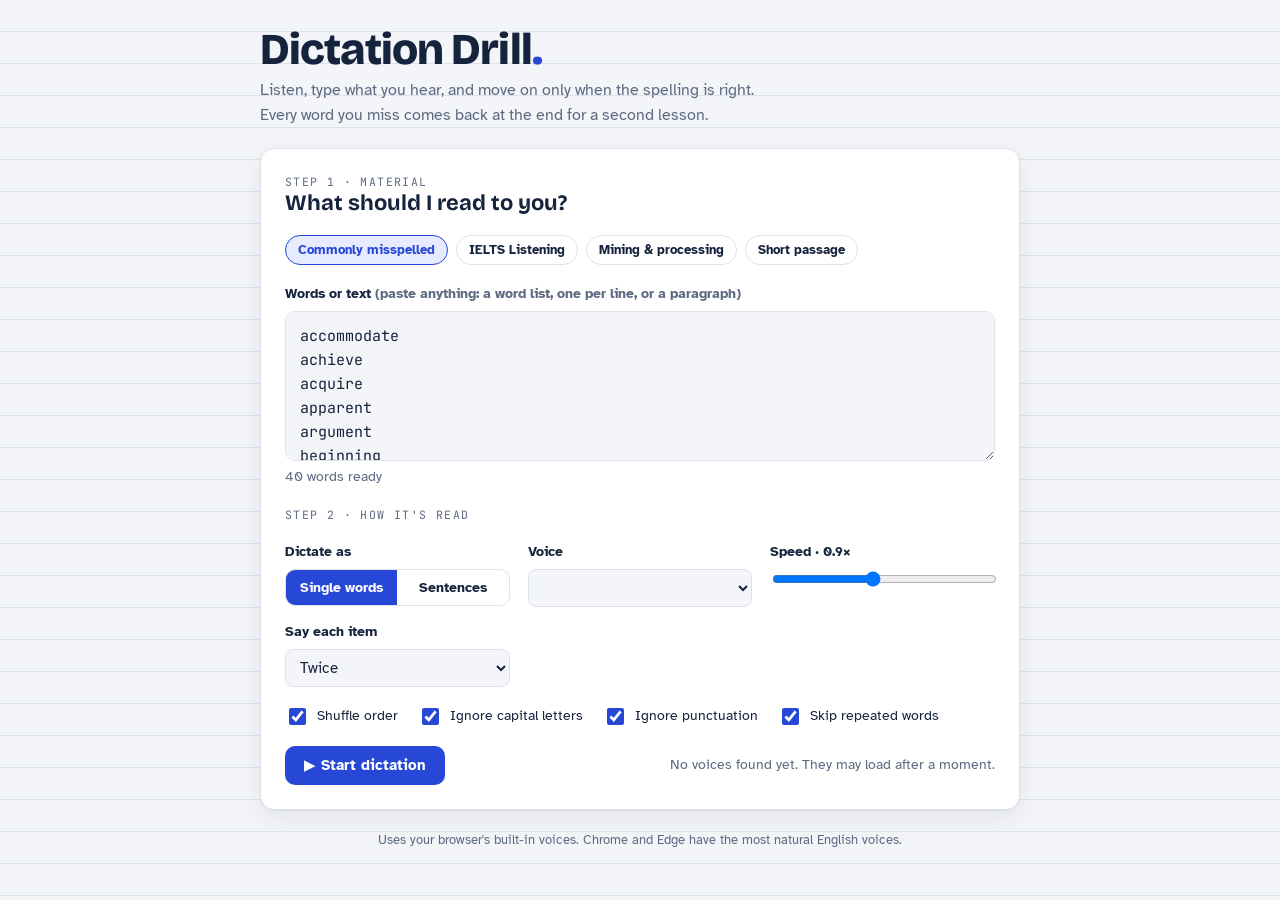
==== dictation/index.html @ ddab512e "Add Dictation Drill web app Listen-and-type dictation trainer: advances only on correct spelling, th" ====
<!doctype html>
<html lang="en">
<head>
<meta charset="utf-8">
<meta name="viewport" content="width=device-width, initial-scale=1, viewport-fit=cover">
<title>Dictation Drill</title>
<link rel="preconnect" href="https://fonts.googleapis.com">
<link rel="preconnect" href="https://fonts.gstatic.com" crossorigin>
<link rel="stylesheet" href="https://fonts.googleapis.com/css2?family=Bricolage+Grotesque:opsz,wght@12..96,500;12..96,700;12..96,800&family=Atkinson+Hyperlegible:wght@400;700&family=JetBrains+Mono:wght@400;600&display=swap">
<style>
/* Layout: one centred working column — a "listening desk" card that swaps between Setup, Drill, Results and Review. Ink-blue on ruled paper, marker-yellow for mistakes. */
:root{
  --paper:#f3f5f8; --sheet:#ffffff; --rule:#dde3ec; --ink:#16233d; --muted:#5d6a82;
  --cobalt:#2747d6; --cobalt-soft:#e6ebff; --marker:#ffe266; --marker-ink:#5a4500;
  --good:#1a8a52; --good-soft:#e2f5ea; --bad:#c8323b; --bad-soft:#fde8e9;
  --shadow:0 1px 2px rgba(22,35,61,.06),0 8px 28px rgba(22,35,61,.07);
  --f-display:"Bricolage Grotesque",ui-sans-serif,system-ui,sans-serif;
  --f-body:"Atkinson Hyperlegible",ui-sans-serif,system-ui,sans-serif;
  --f-mono:"JetBrains Mono",ui-monospace,SFMono-Regular,Menlo,Consolas,monospace;
}
@media (prefers-color-scheme:dark){:root:not([data-theme="light"]){
  --paper:#0e1422; --sheet:#151d30; --rule:#26314a; --ink:#e7ecf7; --muted:#9aa6c0;
  --cobalt:#8aa2ff; --cobalt-soft:#1f2b52; --marker:#e6c53a; --marker-ink:#1b1400;
  --good:#4fd18b; --good-soft:#12301f; --bad:#ff6f78; --bad-soft:#3a171b;
  --shadow:0 1px 2px rgba(0,0,0,.3),0 10px 30px rgba(0,0,0,.35); color-scheme:dark}}
:root[data-theme="dark"]{
  --paper:#0e1422; --sheet:#151d30; --rule:#26314a; --ink:#e7ecf7; --muted:#9aa6c0;
  --cobalt:#8aa2ff; --cobalt-soft:#1f2b52; --marker:#e6c53a; --marker-ink:#1b1400;
  --good:#4fd18b; --good-soft:#12301f; --bad:#ff6f78; --bad-soft:#3a171b;
  --shadow:0 1px 2px rgba(0,0,0,.3),0 10px 30px rgba(0,0,0,.35); color-scheme:dark}
*{box-sizing:border-box}
[hidden]{display:none!important}
html{color-scheme:light}
body{margin:0}
body{background:var(--paper);color:var(--ink);font-family:var(--f-body);font-size:16px;line-height:1.55;
  padding-left:max(16px,env(safe-area-inset-left,0px));padding-right:max(16px,env(safe-area-inset-right,0px));padding-block:28px 48px;
  background-image:repeating-linear-gradient(to bottom,transparent 0 31px,var(--rule) 31px 32px);background-attachment:fixed}
.wrap{max-width:760px;margin:0 auto;display:flex;flex-direction:column;gap:20px}
header{display:flex;align-items:flex-end;justify-content:space-between;gap:16px;flex-wrap:wrap}
.brand h1{font-family:var(--f-display);font-weight:800;font-size:clamp(30px,6vw,44px);line-height:1;margin:0;letter-spacing:-.02em;text-wrap:balance}
.brand h1 .dot{color:var(--cobalt)}
.brand p{margin:6px 0 0;color:var(--muted);max-width:52ch}
.sheet{background:var(--sheet);border:1px solid var(--rule);border-radius:14px;box-shadow:var(--shadow);padding:24px;display:flex;flex-direction:column;gap:18px;min-width:0}
.eyebrow{font-family:var(--f-mono);font-size:11.5px;letter-spacing:.12em;text-transform:uppercase;color:var(--muted)}
h2{font-family:var(--f-display);font-weight:700;font-size:22px;margin:0;line-height:1.2}
label{font-weight:700;font-size:14px}
textarea{width:100%;min-height:150px;resize:vertical;font:15px/1.6 var(--f-mono);color:var(--ink);background:var(--paper);border:1px solid var(--rule);border-radius:10px;padding:12px 14px}
textarea:focus,input:focus,select:focus{outline:2px solid var(--cobalt);outline-offset:1px}
.presets{display:flex;flex-wrap:wrap;gap:8px}
.chip{font:600 13px var(--f-body);border:1px solid var(--rule);background:var(--sheet);color:var(--ink);border-radius:999px;padding:6px 12px;cursor:pointer}
.chip:hover{border-color:var(--cobalt);color:var(--cobalt)}
.chip[aria-pressed="true"]{background:var(--cobalt-soft);border-color:var(--cobalt);color:var(--cobalt)}
.grid{display:grid;grid-template-columns:repeat(auto-fit,minmax(200px,1fr));gap:14px 18px}
.field{display:flex;flex-direction:column;gap:6px;min-width:0}
select,input[type=range]{width:100%}
select{font:15px var(--f-body);color:var(--ink);background:var(--paper);border:1px solid var(--rule);border-radius:8px;padding:8px 10px}
.seg{display:flex;border:1px solid var(--rule);border-radius:10px;overflow:hidden}
.seg button{flex:1;border:0;background:transparent;color:var(--ink);font:600 14px var(--f-body);padding:9px 8px;cursor:pointer}
.seg button[aria-pressed="true"]{background:var(--cobalt);color:var(--sheet)}
.toggles{display:flex;flex-wrap:wrap;gap:10px 20px}
.toggles label{font-weight:400;display:flex;gap:8px;align-items:center;cursor:pointer}
input[type=checkbox]{accent-color:var(--cobalt);width:17px;height:17px}
.row{display:flex;gap:10px;align-items:center;flex-wrap:wrap}
.spacer{flex:1}
.btn{font:700 15px var(--f-body);border-radius:10px;padding:11px 18px;cursor:pointer;border:1px solid transparent;display:inline-flex;align-items:center;gap:8px;line-height:1}
.btn-primary{background:var(--cobalt);color:var(--sheet)}
.btn-primary:hover{filter:brightness(1.08)}
.btn-ghost{background:transparent;color:var(--ink);border-color:var(--rule)}
.btn-ghost:hover{border-color:var(--cobalt);color:var(--cobalt)}
.btn:focus-visible,.chip:focus-visible,.seg button:focus-visible,.speak:focus-visible{outline:2px solid var(--cobalt);outline-offset:2px}
.btn:disabled{opacity:.45;cursor:not-allowed}
.meta{font-size:13.5px;color:var(--muted)}
kbd{font:600 11.5px var(--f-mono);border:1px solid var(--rule);border-bottom-width:2px;border-radius:5px;padding:1px 5px;background:var(--paper);color:var(--ink)}

/* Drill */
.progress{height:6px;background:var(--rule);border-radius:99px;overflow:hidden}
.progress i{display:block;height:100%;width:0;background:var(--cobalt);transition:width .35s ease}
.drillhead{display:flex;justify-content:space-between;align-items:baseline;gap:12px;flex-wrap:wrap}
.count{font:600 14px var(--f-mono);color:var(--muted);font-variant-numeric:tabular-nums}
.stage{display:flex;flex-direction:column;align-items:center;gap:18px;padding:10px 0}
.speakers{display:flex;gap:14px;align-items:center}
.speak{width:96px;height:96px;border-radius:50%;border:0;background:var(--cobalt);color:var(--sheet);cursor:pointer;display:grid;place-items:center;position:relative;transition:transform .15s}
.speak:hover{transform:scale(1.04)}
.speak.small{width:56px;height:56px;background:var(--cobalt-soft);color:var(--cobalt)}
.speak svg{width:42%;height:42%}
.speak.talking::after{content:"";position:absolute;inset:-8px;border-radius:50%;border:2px solid var(--cobalt);animation:ring 1s ease-out infinite}
@keyframes ring{from{opacity:.8;transform:scale(.9)}to{opacity:0;transform:scale(1.25)}}
.answer{width:100%;font:600 clamp(20px,4.5vw,28px)/1.3 var(--f-mono);text-align:center;color:var(--ink);background:var(--paper);border:2px solid var(--rule);border-radius:12px;padding:14px 16px;transition:border-color .2s,background .2s}
.answer.ok{border-color:var(--good);background:var(--good-soft)}
.answer.no{border-color:var(--bad);background:var(--bad-soft);animation:shake .35s}
@keyframes shake{20%,60%{transform:translateX(-6px)}40%,80%{transform:translateX(6px)}}
.feedback{min-height:28px;text-align:center;font-weight:700;display:flex;flex-direction:column;gap:6px;align-items:center}
.feedback.good{color:var(--good)} .feedback.bad{color:var(--bad)} .feedback.info{color:var(--muted);font-weight:400}
.hint{font:600 20px var(--f-mono);letter-spacing:.18em;color:var(--ink);word-break:break-word;text-align:center}
.reveal{font:700 clamp(20px,4.5vw,26px) var(--f-mono);background:var(--marker);color:var(--marker-ink);padding:2px 10px;border-radius:6px;word-break:break-word}
.tries{display:flex;gap:6px;justify-content:center}
.tries i{width:10px;height:10px;border-radius:50%;background:var(--rule)}
.tries i.x{background:var(--bad)}

/* Results */
.stats{display:grid;grid-template-columns:repeat(3,1fr);gap:12px}
.stat{border:1px solid var(--rule);border-radius:12px;padding:14px;display:flex;flex-direction:column;gap:2px}
.stat b{font:800 30px/1 var(--f-display);font-variant-numeric:tabular-nums}
.stat span{font-size:13px;color:var(--muted)}
.mistakes{list-style:none;margin:0;padding:0;display:flex;flex-direction:column;border-top:1px solid var(--rule)}
.mistakes li{display:grid;grid-template-columns:minmax(0,1fr) minmax(0,1fr) auto;gap:12px;align-items:center;padding:10px 2px;border-bottom:1px solid var(--rule)}
.mistakes .w{font:600 16px var(--f-mono);word-break:break-word}
.mistakes .you{font:15px var(--f-mono);color:var(--muted);word-break:break-word}
.mistakes .n{font:600 12px var(--f-mono);color:var(--bad);background:var(--bad-soft);border-radius:99px;padding:2px 8px;white-space:nowrap}
.diff ins{text-decoration:none;background:var(--marker);color:var(--marker-ink);border-radius:3px;padding:0 1px}
.diff del{color:var(--bad);text-decoration:line-through}
.colhead{display:grid;grid-template-columns:minmax(0,1fr) minmax(0,1fr) auto;gap:12px;font:600 11px var(--f-mono);letter-spacing:.1em;text-transform:uppercase;color:var(--muted);padding:0 2px}
.perfect{text-align:center;padding:18px;border:1px dashed var(--good);border-radius:12px;color:var(--good);font-weight:700}

/* Review study card */
.study{display:flex;flex-direction:column;align-items:center;gap:10px;padding:8px 0}
.letters{display:flex;flex-wrap:wrap;justify-content:center;gap:6px}
.letters span{font:700 clamp(20px,5vw,30px) var(--f-mono);min-width:1.4em;text-align:center;padding:6px 4px;border-radius:8px;background:var(--cobalt-soft);color:var(--cobalt);transition:background .15s,transform .15s}
.letters span.sp{background:transparent;min-width:.6em}
.letters span.lit{background:var(--marker);color:var(--marker-ink);transform:translateY(-3px)}
.letters span.trap{box-shadow:inset 0 -3px 0 var(--bad)}
.trouble{display:flex;flex-wrap:wrap;gap:6px}
.trouble span{font:13px var(--f-mono);background:var(--bad-soft);color:var(--bad);border-radius:6px;padding:2px 8px}
.note{font-size:13.5px;color:var(--muted);background:var(--paper);border-radius:10px;padding:10px 12px;border:1px solid var(--rule)}
footer{text-align:center;color:var(--muted);font-size:13px}
@media (max-width:520px){.sheet{padding:18px}.stats{grid-template-columns:1fr 1fr 1fr}.stat b{font-size:24px}
  .mistakes li,.colhead{grid-template-columns:minmax(0,1fr) auto}.mistakes .you,.colhead .c2{display:none}}
@media (prefers-reduced-motion:reduce){*{animation:none!important;transition:none!important}}
</style>
</head>
<body>

<div class="wrap">
  <header>
    <div class="brand">
      <h1>Dictation Drill<span class="dot">.</span></h1>
      <p>Listen, type what you hear, and move on only when the spelling is right. Every word you miss comes back at the end for a second lesson.</p>
    </div>
  </header>

  <!-- SETUP -->
  <section class="sheet" id="setup">
    <div><div class="eyebrow">Step 1 · Material</div><h2>What should I read to you?</h2></div>
    <div class="presets" id="presets"></div>
    <div class="field">
      <label for="src">Words or text <span class="meta">(paste anything: a word list, one per line, or a paragraph)</span></label>
      <textarea id="src" spellcheck="false"></textarea>
      <div class="meta" id="srcInfo"></div>
    </div>

    <div><div class="eyebrow">Step 2 · How it's read</div></div>
    <div class="grid">
      <div class="field">
        <label>Dictate as</label>
        <div class="seg" id="unitSeg">
          <button type="button" data-unit="word" aria-pressed="true">Single words</button>
          <button type="button" data-unit="sentence" aria-pressed="false">Sentences</button>
        </div>
      </div>
      <div class="field">
        <label for="voice">Voice</label>
        <select id="voice"></select>
      </div>
      <div class="field">
        <label for="rate">Speed · <span id="rateVal">0.9×</span></label>
        <input type="range" id="rate" min="0.5" max="1.4" step="0.05" value="0.9">
      </div>
      <div class="field">
        <label for="repeat">Say each item</label>
        <select id="repeat"><option value="1">Once</option><option value="2" selected>Twice</option><option value="3">Three times</option></select>
      </div>
    </div>
    <div class="toggles">
      <label><input type="checkbox" id="optShuffle" checked> Shuffle order</label>
      <label><input type="checkbox" id="optCase" checked> Ignore capital letters</label>
      <label><input type="checkbox" id="optPunct" checked> Ignore punctuation</label>
      <label><input type="checkbox" id="optDedupe" checked> Skip repeated words</label>
    </div>
    <div class="row">
      <button class="btn btn-primary" id="startBtn" type="button">▶ Start dictation</button>
      <button class="btn btn-ghost" id="troubleBtn" type="button" hidden>Practise my trouble words</button>
      <span class="spacer"></span>
      <span class="meta" id="voiceWarn"></span>
    </div>
  </section>

  <!-- DRILL -->
  <section class="sheet" id="drill" hidden>
    <div class="drillhead">
      <div><div class="eyebrow" id="drillMode">Dictation</div><h2 id="drillTitle">Type what you hear</h2></div>
      <span class="count" id="count">1 / 20</span>
    </div>
    <div class="progress"><i id="bar"></i></div>
    <div class="stage">
      <div class="speakers">
        <button class="speak" id="playBtn" type="button" aria-label="Play again">
          <svg viewBox="0 0 24 24" fill="none" stroke="currentColor" stroke-width="2" stroke-linecap="round" stroke-linejoin="round"><path d="M11 5 6 9H2v6h4l5 4V5z" fill="currentColor"/><path d="M15.5 8.5a5 5 0 0 1 0 7M19 5a10 10 0 0 1 0 14"/></svg>
        </button>
        <button class="speak small" id="slowBtn" type="button" aria-label="Play slowly" title="Play slowly">
          <svg viewBox="0 0 24 24" fill="none" stroke="currentColor" stroke-width="2" stroke-linecap="round" stroke-linejoin="round"><circle cx="12" cy="12" r="9"/><path d="M12 7v5l3 2"/></svg>
        </button>
      </div>
      <div id="studyBox" class="study" hidden></div>
      <input class="answer" id="answer" type="text" autocomplete="off" autocapitalize="off" autocorrect="off" spellcheck="false" placeholder="Type here, then press Enter">
      <div class="tries" id="tries"></div>
      <div class="feedback info" id="feedback"></div>
    </div>
    <div class="row">
      <button class="btn btn-ghost" id="revealBtn" type="button">Show answer</button>
      <button class="btn btn-ghost" id="quitBtn" type="button">End session</button>
      <span class="spacer"></span>
      <button class="btn btn-primary" id="checkBtn" type="button">Check ↵</button>
    </div>
    <div class="meta"><kbd>Enter</kbd> check · <kbd>Esc</kbd> play again · <kbd>Shift</kbd>+<kbd>Esc</kbd> play slowly</div>
  </section>

  <!-- RESULTS -->
  <section class="sheet" id="results" hidden>
    <div><div class="eyebrow" id="resEyebrow">Session complete</div><h2 id="resTitle">Here's how it went</h2></div>
    <div class="stats">
      <div class="stat"><b id="sTotal">0</b><span>items dictated</span></div>
      <div class="stat"><b id="sFirst">0%</b><span>right first time</span></div>
      <div class="stat"><b id="sWrong">0</b><span>to review</span></div>
    </div>
    <div id="mistakeWrap"></div>
    <div class="row">
      <button class="btn btn-primary" id="reviewBtn" type="button">Teach me these words</button>
      <button class="btn btn-ghost" id="againBtn" type="button">New session</button>
    </div>
  </section>

  <footer>Uses your browser's built-in voices. Chrome and Edge have the most natural English voices.</footer>
</div>

<script>
(() => {
const $ = id => document.getElementById(id);
const store = {
  get(k, d){ try{ const v = localStorage.getItem('dd:'+k); return v ? JSON.parse(v) : d }catch(e){ return d } },
  set(k, v){ try{ localStorage.setItem('dd:'+k, JSON.stringify(v)) }catch(e){} }
};

/* ---------- Preset material ---------- */
const PRESETS = {
  "Commonly misspelled": "accommodate\nachieve\nacquire\napparent\nargument\nbeginning\nbelieve\nbusiness\ncalendar\ncommittee\nconscience\nconscious\ndefinitely\nembarrass\nenvironment\nexaggerate\nforeign\ngovernment\nguarantee\nharass\nimmediately\nindependent\nknowledge\nlibrary\nmaintenance\nnecessary\nneighbour\noccasion\noccurrence\nparliament\npossession\nprivilege\npronunciation\nrecommend\nreceive\nrhythm\nseparate\nsuccessful\ntomorrow\nuntil",
  "IELTS Listening": "accommodation\napplication\nappointment\naudience\nbeverage\nbrochure\ncampus\ncertificate\ncommunity\ncompetition\nconference\ndeposit\ndepartment\ndisabled\nenrolment\nequipment\nfacilities\nfortnight\nheadquarters\ninsurance\ninterview\nlaboratory\nlecture\nmaintenance\nmembership\nmuseum\nnationality\nparticipant\npassport\nqualification\nquestionnaire\nreceptionist\nreference\nreservation\nsecondary\nsemester\nsignature\nsupervisor\ntemperature\nvolunteer\nWednesday\nFebruary",
  "Mining & processing": "aggregate\nbeneficiation\ncathode\nconcentrate\nconveyor\ncrusher\ncyclone\ndewatering\nelectrolyte\nelectrowinning\nflotation\ngangue\ngeotechnical\ngrinding\nhaulage\nhydrometallurgy\nleaching\nlimestone\nmetallurgical\nore\noverburden\nraffinate\nreagent\nrecovery\nscreening\nsolvent extraction\nstockpile\nsulphide\ntailings\nthickener\nventilation",
  "Short passage": "The heap leaching process begins when crushed ore is stacked on a lined pad. A dilute acid solution is then applied to the surface of the heap. As the solution moves through the ore, it dissolves the copper minerals. The pregnant solution is collected at the base and pumped to the extraction plant. Careful control of the flow rate improves the overall recovery."
};

/* ---------- Setup UI ---------- */
const src = $('src'), presetsEl = $('presets');
let unit = store.get('unit','word');
Object.keys(PRESETS).forEach(name => {
  const b = document.createElement('button');
  b.type = 'button'; b.className = 'chip'; b.textContent = name; b.setAttribute('aria-pressed','false');
  b.onclick = () => {
    src.value = PRESETS[name];
    if (name === 'Short passage') setUnit('sentence'); else setUnit('word');
    markPreset(name); updateInfo();
  };
  presetsEl.appendChild(b);
});
function markPreset(name){ [...presetsEl.children].forEach(c => c.setAttribute('aria-pressed', String(c.textContent === name))) }
src.value = store.get('src', PRESETS["Commonly misspelled"]);
if (src.value === PRESETS["Commonly misspelled"]) markPreset("Commonly misspelled");
src.addEventListener('input', () => { markPreset(null); updateInfo() });

function setUnit(u){ unit = u; [...$('unitSeg').children].forEach(b => b.setAttribute('aria-pressed', String(b.dataset.unit === u))); updateInfo() }
[...$('unitSeg').children].forEach(b => b.onclick = () => setUnit(b.dataset.unit));
setUnit(unit);

const opts = ['optShuffle','optCase','optPunct','optDedupe'];
opts.forEach(id => { const saved = store.get(id, null); if (saved !== null) $(id).checked = saved; $(id).onchange = () => { store.set(id, $(id).checked); updateInfo() } });
const rate = $('rate'); rate.value = store.get('rate', 0.9);
const showRate = () => $('rateVal').textContent = Number(rate.value).toFixed(2).replace(/0$/,'') + '×';
rate.oninput = () => { showRate(); store.set('rate', rate.value) }; showRate();
$('repeat').value = store.get('repeat','2'); $('repeat').onchange = () => store.set('repeat', $('repeat').value);

function parseItems(text){
  text = text.trim(); if (!text) return [];
  let items;
  if (unit === 'sentence') {
    items = text.split(/\n+|(?<=[.!?])\s+/).map(s => s.trim()).filter(Boolean);
  } else {
    // keep multi-word lines (e.g. "solvent extraction") when the input is a list
    const lines = text.split(/\n+/).map(s => s.trim()).filter(Boolean);
    const looksLikeList = lines.length > 1 && lines.every(l => l.split(/\s+/).length <= 3);
    items = looksLikeList ? lines : text.split(/\s+/);
    items = items.map(w => w.replace(/^[^\p{L}\p{N}]+|[^\p{L}\p{N}]+$/gu, '')).filter(Boolean);
  }
  if ($('optDedupe').checked) { const seen = new Set(); items = items.filter(w => { const k = w.toLowerCase(); if (seen.has(k)) return false; seen.add(k); return true }) }
  return items;
}
function updateInfo(){
  const n = parseItems(src.value).length;
  $('srcInfo').textContent = n ? `${n} ${unit === 'word' ? (n===1?'word':'words') : (n===1?'sentence':'sentences')} ready` : 'Add some words to begin.';
  $('startBtn').disabled = !n;
  store.set('src', src.value); store.set('unit', unit);
}
updateInfo();

/* ---------- Speech ---------- */
const synth = window.speechSynthesis;
let voices = [];
function loadVoices(){
  if (!synth) { $('voiceWarn').textContent = 'This browser cannot speak. Try Chrome or Edge.'; return }
  voices = synth.getVoices().filter(v => /^en/i.test(v.lang));
  if (!voices.length) voices = synth.getVoices();
  const sel = $('voice'), saved = store.get('voice', '');
  sel.innerHTML = '';
  const rank = v => (/natural|neural|online/i.test(v.name)?0:1) + (/en-GB/i.test(v.lang)?0:0.5);
  voices.sort((a,b) => rank(a)-rank(b) || a.name.localeCompare(b.name));
  voices.forEach((v,i) => { const o = document.createElement('option'); o.value = v.name; o.textContent = `${v.name.replace(/^Microsoft |^Google /,'')} (${v.lang})`; sel.appendChild(o) });
  if (saved && voices.some(v => v.name === saved)) sel.value = saved;
  $('voiceWarn').textContent = voices.length ? '' : 'No voices found yet. They may load after a moment.';
}
if (synth) { loadVoices(); synth.onvoiceschanged = loadVoices }
$('voice').onchange = () => store.set('voice', $('voice').value);

let speakToken = 0;
function speak(text, {rateMul = 1, times = 1, letters = false, onLetter = null} = {}){
  if (!synth) return Promise.resolve();
  synth.cancel();
  const token = ++speakToken;
  const voice = voices.find(v => v.name === $('voice').value);
  const btn = $('playBtn'); btn.classList.add('talking');
  const parts = [];
  if (letters) {
    [...text].forEach((ch, i) => parts.push({t: ch === ' ' ? 'space' : ch.toLowerCase(), i, gap: true}));
  } else {
    for (let k = 0; k < times; k++) parts.push({t: text});
  }
  return new Promise(resolve => {
    let idx = 0;
    const next = () => {
      if (token !== speakToken) return resolve();
      if (idx >= parts.length) { btn.classList.remove('talking'); onLetter && onLetter(-1); return resolve() }
      const p = parts[idx++];
      const u = new SpeechSynthesisUtterance(p.t);
      if (voice) { u.voice = voice; u.lang = voice.lang } else u.lang = 'en-GB';
      u.rate = Math.max(0.3, Number(rate.value) * rateMul * (letters ? 0.9 : 1));
      u.onstart = () => onLetter && p.i !== undefined && onLetter(p.i);
      u.onend = () => setTimeout(next, letters ? 90 : (idx < parts.length ? 650 : 0));
      u.onerror = () => { btn.classList.remove('talking'); resolve() };
      synth.speak(u);
    };
    next();
  });
}

/* ---------- Comparison ---------- */
const norm = s => {
  s = s.normalize('NFKC').replace(/[’‘]/g, "'").replace(/\s+/g, ' ').trim();
  if ($('optPunct').checked) s = s.replace(/[^\p{L}\p{N}\s'-]/gu, '').replace(/\s+/g,' ').trim();
  if ($('optCase').checked) s = s.toLowerCase();
  return s;
};
// Character diff (LCS) for teaching: which letters were missing / extra
function diff(attempt, target){
  const a = [...attempt.toLowerCase()], b = [...target.toLowerCase()], A = [...attempt], B = [...target];
  const m = a.length, n = b.length, L = Array.from({length:m+1}, () => new Array(n+1).fill(0));
  for (let i = m-1; i >= 0; i--) for (let j = n-1; j >= 0; j--) L[i][j] = a[i] === b[j] ? L[i+1][j+1] + 1 : Math.max(L[i+1][j], L[i][j+1]);
  const out = []; let i = 0, j = 0;
  while (i < m && j < n) {
    if (a[i] === b[j]) { out.push({c:B[j], k:'same', j}); i++; j++ }
    else if (L[i+1][j] >= L[i][j+1]) { out.push({c:A[i], k:'del'}); i++ }
    else { out.push({c:B[j], k:'ins', j}); j++ }
  }
  while (i < m) out.push({c:A[i++], k:'del'});
  while (j < n) { out.push({c:B[j], k:'ins', j}); j++ }
  return out;
}
const esc = s => s.replace(/[&<>"]/g, c => ({'&':'&amp;','<':'&lt;','>':'&gt;','"':'&quot;'}[c]));
function diffHTML(attempt, target){
  return diff(attempt, target).map(d => d.k === 'same' ? esc(d.c) : d.k === 'ins' ? `<ins>${esc(d.c)}</ins>` : `<del>${esc(d.c)}</del>`).join('');
}

/* ---------- Session state ---------- */
let queue = [], pos = 0, phase = 'drill', round = 0;
let tries = 0, revealed = false, locked = false;
let log = new Map();   // item -> {attempts:[], wrong:boolean, firstTry:boolean}
let sessionItems = [];

function show(id){ ['setup','drill','results'].forEach(s => $(s).hidden = s !== id); window.scrollTo({top:0, behavior:'smooth'}) }
const shuffle = arr => { arr = arr.slice(); for (let i = arr.length-1; i > 0; i--) { const j = Math.floor(Math.random()*(i+1)); [arr[i],arr[j]] = [arr[j],arr[i]] } return arr };

function startSession(items){
  if (synth) synth.cancel();
  sessionItems = items; log = new Map(); round = 0; phase = 'drill';
  queue = $('optShuffle').checked ? shuffle(items) : items.slice();
  items.forEach(w => log.set(w, {attempts:[], wrong:false, firstTry:true}));
  pos = 0; show('drill'); loadItem();
}
$('startBtn').onclick = () => startSession(parseItems(src.value));

function loadItem(){
  tries = 0; revealed = false; locked = false;
  const item = queue[pos];
  const total = queue.length;
  $('count').textContent = `${pos+1} / ${total}`;
  $('bar').style.width = `${(pos/total)*100}%`;
  $('drillMode').textContent = phase === 'drill' ? 'Dictation' : `Review · round ${round}`;
  $('drillTitle').textContent = phase === 'drill' ? 'Type what you hear' : 'Learn it, then type it';
  const a = $('answer'); a.value = ''; a.className = 'answer'; a.disabled = false;
  a.placeholder = unit === 'sentence' && item.includes(' ') ? 'Type the whole sentence, then press Enter' : 'Type here, then press Enter';
  renderTries(); setFeedback('', 'info');
  $('revealBtn').hidden = phase !== 'drill';
  const study = $('studyBox');
  if (phase === 'review') {
    study.hidden = false; renderStudy(item, false);
    a.hidden = true; $('checkBtn').textContent = 'I’m ready to type';
    setFeedback('Listen to the word and watch how it is spelled.', 'info');
    playStudy(item);
  } else {
    study.hidden = true; a.hidden = false; $('checkBtn').textContent = 'Check ↵';
    a.focus();
    setTimeout(() => speak(item, {times: Number($('repeat').value)}), 250);
  }
}

function renderTries(){
  const max = 3, el = $('tries'); el.innerHTML = '';
  if (phase !== 'drill') return;
  for (let i = 0; i < max; i++) { const d = document.createElement('i'); if (i < tries) d.className = 'x'; el.appendChild(d) }
}
function setFeedback(html, kind){ const f = $('feedback'); f.className = 'feedback ' + kind; f.innerHTML = html }

function hintFor(item, level){
  // level 1: shape (length + first letter) ; level 2: more letters
  return [...item].map((ch, i) => {
    if (/\s/.test(ch)) return ' ';
    if (!/\p{L}|\p{N}/u.test(ch)) return ch;
    if (i === 0) return ch;
    if (level >= 2 && (i % 2 === 0 || i === item.length-1)) return ch;
    return '_';
  }).join(' ');
}

/* --- review/study card --- */
function trapIndexes(item){
  // letters the learner got wrong in any attempt (from diff insertions)
  const rec = log.get(item); const s = new Set();
  (rec ? rec.attempts : []).forEach(at => diff(at, item).forEach(d => { if (d.k === 'ins' && d.j !== undefined) s.add(d.j) }));
  return s;
}
function renderStudy(item, hide){
  const traps = trapIndexes(item); const rec = log.get(item);
  const lastWrong = rec && rec.attempts.length ? rec.attempts[rec.attempts.length-1] : '';
  const letters = [...item].map((ch, i) => `<span class="${ch === ' ' ? 'sp' : ''} ${traps.has(i) ? 'trap' : ''}" data-i="${i}">${hide && ch !== ' ' ? '•' : esc(ch)}</span>`).join('');
  $('studyBox').innerHTML = `<div class="letters" id="letters">${letters}</div>` +
    (lastWrong && !hide ? `<div class="meta">You typed: <span class="diff" style="font-family:var(--f-mono)">${diffHTML(lastWrong, item)}</span></div>` : '') +
    (!hide ? `<div class="meta">Underlined letters are the ones you missed.</div>` : '');
}
async function playStudy(item){
  locked = true;
  await speak(item, {times: 1});
  if (!item.includes(' ') || item.length <= 24) {
    await new Promise(r => setTimeout(r, 350));
    await speak(item, {letters: true, onLetter: i => {
      document.querySelectorAll('#letters span').forEach(s => s.classList.toggle('lit', Number(s.dataset.i) === i));
    }});
  }
  await new Promise(r => setTimeout(r, 300));
  await speak(item, {times: 1});
  locked = false;
}
function beginRecall(){
  const item = queue[pos];
  if (synth) synth.cancel(); speakToken++;
  renderStudy(item, true);
  const a = $('answer'); a.hidden = false; a.value = ''; a.className = 'answer'; a.focus();
  $('checkBtn').textContent = 'Check ↵';
  setFeedback('Now type it from memory.', 'info');
  speak(item, {times: 1});
}

/* --- checking --- */
function check(){
  if (phase === 'review' && $('answer').hidden) { beginRecall(); return }
  const a = $('answer'), item = queue[pos], typed = a.value;
  if (!typed.trim() || a.disabled) return;
  const rec = log.get(item);
  if (norm(typed) === norm(item)) {
    a.className = 'answer ok'; a.disabled = true;
    setFeedback(revealed ? 'Correct. This one goes on your review list.' : (tries === 0 ? 'Correct!' : 'Correct this time.'), 'good');
    if (phase === 'review') { rec.reviewOk = true }
    setTimeout(advance, revealed || tries ? 900 : 550);
    return;
  }
  // wrong
  rec.attempts.push(typed.trim()); rec.wrong = true; rec.firstTry = false;
  tries++; renderTries();
  a.className = 'answer'; void a.offsetWidth; a.className = 'answer no';
  if (phase === 'review') {
    rec.reviewOk = false;
    setFeedback(`Not yet. It's spelled <span class="reveal">${esc(item)}</span><br><span class="diff" style="font-family:var(--f-mono);font-weight:400">${diffHTML(typed.trim(), item)}</span>`, 'bad');
    renderStudy(item, false);
    speak(item, {letters: true, onLetter: i => document.querySelectorAll('#letters span').forEach(s => s.classList.toggle('lit', Number(s.dataset.i) === i))});
    a.select();
    return;
  }
  if (tries === 1) { setFeedback('Not quite. Listen again and fix it.', 'bad'); speak(item, {times:1}) }
  else if (tries === 2) { setFeedback(`Hint: <span class="hint">${esc(hintFor(item,1))}</span>`, 'bad'); speak(item, {rateMul: 0.7}) }
  else if (tries === 3) { setFeedback(`Closer hint: <span class="hint">${esc(hintFor(item,2))}</span>`, 'bad'); speak(item, {rateMul: 0.7}) }
  else revealAnswer();
  a.select();
}
function revealAnswer(){
  const item = queue[pos], rec = log.get(item), typed = $('answer').value.trim();
  if (!revealed && typed && !rec.attempts.includes(typed) && norm(typed) !== norm(item)) rec.attempts.push(typed);
  revealed = true; rec.wrong = true; rec.firstTry = false;
  setFeedback(`The answer is <span class="reveal">${esc(item)}</span><span style="font-weight:400">Type it correctly to continue.</span>`, 'bad');
  speak(item, {times:1});
  $('answer').value = ''; $('answer').focus();
}
function advance(){
  pos++;
  if (pos < queue.length) { loadItem(); return }
  $('bar').style.width = '100%';
  finishRound();
}
function finishRound(){
  if (phase === 'drill') {
    const wrong = sessionItems.filter(w => log.get(w).wrong);
    saveTrouble(wrong, sessionItems.filter(w => !log.get(w).wrong));
    renderResults(wrong);
  } else {
    const still = queue.filter(w => !log.get(w).reviewOk);
    if (still.length) { round++; queue = shuffle(still); pos = 0; setTimeout(loadItem, 300); setFeedback('', 'info'); toast(`${still.length} still tricky. One more round.`) ; return }
    renderResults([], true);
  }
}
function toast(msg){ setFeedback(msg, 'info') }

function renderResults(wrong, reviewDone){
  show('results');
  const total = sessionItems.length, firstOk = sessionItems.filter(w => log.get(w).firstTry).length;
  $('sTotal').textContent = total;
  $('sFirst').textContent = total ? Math.round(firstOk/total*100) + '%' : '0%';
  $('sWrong').textContent = reviewDone ? 0 : wrong.length;
  const wrap = $('mistakeWrap');
  if (reviewDone) {
    $('resEyebrow').textContent = 'Review complete'; $('resTitle').textContent = 'Every word is spelled right now';
    const learned = sessionItems.filter(w => log.get(w).wrong);
    wrap.innerHTML = `<div class="perfect">You fixed ${learned.length} ${learned.length===1?'word':'words'}. Run the session again tomorrow to make it stick.</div>` +
      (learned.length ? `<div class="trouble">${learned.map(w => `<span>${esc(w)}</span>`).join('')}</div>` : '');
    $('reviewBtn').hidden = true;
  } else if (!wrong.length) {
    $('resEyebrow').textContent = 'Session complete'; $('resTitle').textContent = 'A clean sheet';
    wrap.innerHTML = `<div class="perfect">No mistakes. Try a faster speed or a harder list next time.</div>`;
    $('reviewBtn').hidden = true;
  } else {
    $('resEyebrow').textContent = 'Session complete'; $('resTitle').textContent = `${wrong.length} ${wrong.length===1?'word needs':'words need'} another look`;
    wrap.innerHTML = `<div class="colhead"><span>Correct spelling</span><span class="c2">What you typed</span><span>Misses</span></div>
      <ul class="mistakes">${wrong.map(w => { const r = log.get(w), last = r.attempts[r.attempts.length-1] || '';
        return `<li><span class="w">${esc(w)}</span><span class="you diff">${last ? diffHTML(last, w) : '<em>revealed</em>'}</span><span class="n">${r.attempts.length || 1}×</span></li>` }).join('')}</ul>
      <div class="note">Highlighted letters are ones you left out; crossed-out letters are extras. Review plays each word, spells it letter by letter, then asks you to type it from memory. Words you miss again come back in another round.</div>`;
    $('reviewBtn').hidden = false;
  }
  updateTroubleBtn();
}
$('reviewBtn').onclick = () => {
  const wrong = sessionItems.filter(w => log.get(w).wrong);
  phase = 'review'; round = 1; queue = shuffle(wrong); pos = 0;
  wrong.forEach(w => log.get(w).reviewOk = false);
  show('drill'); loadItem();
};
$('againBtn').onclick = () => { if (synth) synth.cancel(); show('setup') };
$('quitBtn').onclick = () => {
  if (synth) synth.cancel(); speakToken++;
  if (phase === 'drill') {
    sessionItems = queue.slice(0, pos);
    if (!sessionItems.length) { show('setup'); return }
    const wrong = sessionItems.filter(w => log.get(w).wrong);
    saveTrouble(wrong, sessionItems.filter(w => !log.get(w).wrong));
    renderResults(wrong);
  } else renderResults([], true);
};

/* --- trouble words kept between visits --- */
function saveTrouble(wrong, right){
  const t = store.get('trouble', {});
  wrong.forEach(w => t[w] = (t[w] || 0) + 1);
  right.forEach(w => { if (t[w]) { t[w]--; if (t[w] <= 0) delete t[w] } });
  store.set('trouble', t);
}
function updateTroubleBtn(){
  const t = Object.keys(store.get('trouble', {}));
  const b = $('troubleBtn'); b.hidden = !t.length; b.textContent = `Practise my trouble words (${t.length})`;
}
$('troubleBtn').onclick = () => { const t = Object.keys(store.get('trouble', {})); if (t.length) startSession(t) };
updateTroubleBtn();

/* --- controls --- */
$('checkBtn').onclick = check;
$('revealBtn').onclick = () => { if (phase === 'drill') revealAnswer() };
$('playBtn').onclick = () => { const it = queue[pos]; if (it) phase === 'review' && $('answer').hidden ? playStudy(it) : speak(it, {times:1}); if (!$('answer').hidden) $('answer').focus() };
$('slowBtn').onclick = () => { const it = queue[pos]; if (it) speak(it, {rateMul: 0.6}); if (!$('answer').hidden) $('answer').focus() };
document.addEventListener('keydown', e => {
  if ($('drill').hidden) return;
  if (e.key === 'Enter') { e.preventDefault(); check() }
  else if (e.key === 'Escape') { e.preventDefault(); const it = queue[pos]; if (it) speak(it, {rateMul: e.shiftKey ? 0.6 : 1}) }
});
})();
</script>
</body>
</html>
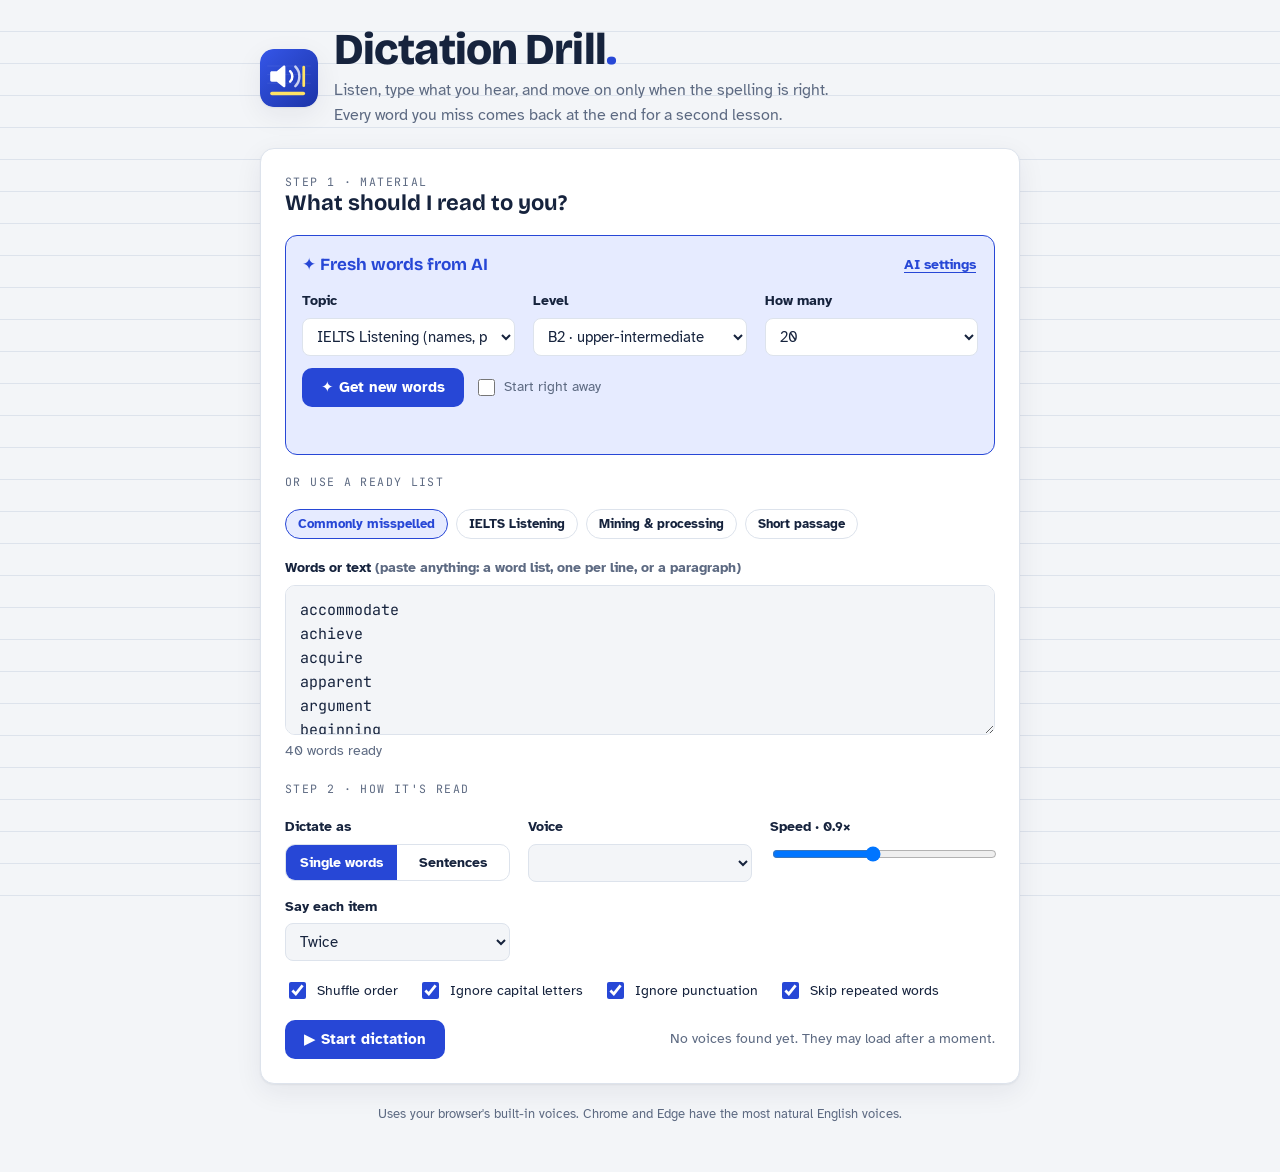
==== commit 14f12788: "Dictation Drill: app icon and AI word generator Adds favicon/touch icons and web manifest, plus a mo" ====
--- a/dictation/index.html
+++ b/dictation/index.html
@@ -3,6 +3,12 @@
 <head>
 <meta charset="utf-8">
 <meta name="viewport" content="width=device-width, initial-scale=1, viewport-fit=cover">
+<link rel="icon" href="icon.svg" type="image/svg+xml">
+<link rel="icon" href="favicon.ico" sizes="32x32">
+<link rel="apple-touch-icon" href="icon-180.png">
+<link rel="manifest" href="manifest.webmanifest">
+<meta name="theme-color" content="#2747d6">
+<meta name="description" content="Dictation trainer: listen, type what you hear, and re-learn every word you misspell. Fresh word lists from AI.">
 <title>Dictation Drill</title>
 <link rel="preconnect" href="https://fonts.googleapis.com">
 <link rel="preconnect" href="https://fonts.gstatic.com" crossorigin>
@@ -123,6 +129,23 @@
 .trouble span{font:13px var(--f-mono);background:var(--bad-soft);color:var(--bad);border-radius:6px;padding:2px 8px}
 .note{font-size:13.5px;color:var(--muted);background:var(--paper);border-radius:10px;padding:10px 12px;border:1px solid var(--rule)}
 footer{text-align:center;color:var(--muted);font-size:13px}
+.brand{display:flex;gap:16px;align-items:center}
+.brand .logo{width:58px;height:58px;flex:none;border-radius:14px;box-shadow:var(--shadow)}
+.brand .txt{min-width:0}
+
+/* AI generator */
+.ai{border:1px solid var(--cobalt);background:var(--cobalt-soft);border-radius:12px;padding:16px;display:flex;flex-direction:column;gap:12px}
+.ai-head{display:flex;justify-content:space-between;align-items:center;gap:10px;flex-wrap:wrap}
+.ai-head strong{font-family:var(--f-display);font-size:17px;color:var(--cobalt)}
+.ai input[type=text],.ai input[type=password],.ai select{font:15px var(--f-body);color:var(--ink);background:var(--sheet);border:1px solid var(--rule);border-radius:8px;padding:8px 10px;width:100%}
+.ai .grid{grid-template-columns:repeat(auto-fit,minmax(150px,1fr))}
+.linkbtn{background:none;border:0;color:var(--cobalt);font:600 14px var(--f-body);cursor:pointer;padding:4px 2px;text-decoration:underline;text-underline-offset:3px}
+.aiset{border-top:1px dashed var(--cobalt);padding-top:12px;display:flex;flex-direction:column;gap:12px}
+.aiset a{color:var(--cobalt)}
+.status{font-size:14px;min-height:1.4em}
+.status.err{color:var(--bad)} .status.ok{color:var(--good)} .status.wait{color:var(--muted)}
+.spin{width:15px;height:15px;border:2px solid currentColor;border-right-color:transparent;border-radius:50%;display:inline-block;animation:sp .7s linear infinite;vertical-align:-2px}
+@keyframes sp{to{transform:rotate(360deg)}}
 @media (max-width:520px){.sheet{padding:18px}.stats{grid-template-columns:1fr 1fr 1fr}.stat b{font-size:24px}
   .mistakes li,.colhead{grid-template-columns:minmax(0,1fr) auto}.mistakes .you,.colhead .c2{display:none}}
 @media (prefers-reduced-motion:reduce){*{animation:none!important;transition:none!important}}
@@ -133,14 +156,84 @@
 <div class="wrap">
   <header>
     <div class="brand">
-      <h1>Dictation Drill<span class="dot">.</span></h1>
-      <p>Listen, type what you hear, and move on only when the spelling is right. Every word you miss comes back at the end for a second lesson.</p>
+      <svg class="logo" viewBox="0 0 512 512" aria-hidden="true"><defs><linearGradient id="lg" x1="0" y1="0" x2="1" y2="1"><stop offset="0" stop-color="#3556e8"/><stop offset="1" stop-color="#1c34a8"/></linearGradient></defs><rect width="512" height="512" rx="112" fill="url(#lg)"/><g stroke="#fff" stroke-opacity=".1" stroke-width="6"><line x1="64" y1="150" x2="448" y2="150"/><line x1="64" y1="226" x2="448" y2="226"/><line x1="64" y1="302" x2="448" y2="302"/></g><path d="M104 196h44l58-48c8-6 18-1 18 9v170c0 10-10 15-18 9l-58-48h-44c-8 0-14-6-14-14v-64c0-8 6-14 14-14z" fill="#fff"/><g fill="none" stroke="#fff" stroke-width="22" stroke-linecap="round"><path d="M266 196a64 64 0 0 1 0 92"/><path d="M312 156a122 122 0 0 1 0 172" stroke-opacity=".75"/></g><rect x="374" y="148" width="24" height="188" rx="12" fill="#ffe266"/><rect x="90" y="378" width="308" height="30" rx="15" fill="#ffe266"/></svg>
+      <div class="txt">
+        <h1>Dictation Drill<span class="dot">.</span></h1>
+        <p>Listen, type what you hear, and move on only when the spelling is right. Every word you miss comes back at the end for a second lesson.</p>
+      </div>
     </div>
   </header>
 
   <!-- SETUP -->
   <section class="sheet" id="setup">
     <div><div class="eyebrow">Step 1 · Material</div><h2>What should I read to you?</h2></div>
+    <div class="ai" id="aiBox">
+      <div class="ai-head">
+        <strong>✦ Fresh words from AI</strong>
+        <button type="button" class="linkbtn" id="aiSetToggle" aria-expanded="false">AI settings</button>
+      </div>
+      <div class="grid">
+        <div class="field">
+          <label for="aiTopic">Topic</label>
+          <select id="aiTopic">
+            <option>IELTS Listening (names, places, forms, dates)</option>
+            <option>IELTS Academic vocabulary</option>
+            <option>Commonly misspelled English words</option>
+            <option>Mining, geology and mineral processing</option>
+            <option>Science and engineering</option>
+            <option>Business and work</option>
+            <option>Everyday life and travel</option>
+            <option value="custom">Custom topic…</option>
+          </select>
+        </div>
+        <div class="field">
+          <label for="aiLevel">Level</label>
+          <select id="aiLevel"><option value="B1">B1 · intermediate</option><option value="B2" selected>B2 · upper-intermediate</option><option value="C1">C1 · advanced</option><option value="C2">C2 · proficient</option></select>
+        </div>
+        <div class="field">
+          <label for="aiCount">How many</label>
+          <select id="aiCount"><option>10</option><option selected>20</option><option>30</option><option>40</option></select>
+        </div>
+      </div>
+      <div class="field" id="aiCustomWrap" hidden>
+        <label for="aiCustom">Your topic</label>
+        <input type="text" id="aiCustom" placeholder="e.g. hospital vocabulary, climate change, football">
+      </div>
+      <div class="row">
+        <button class="btn btn-primary" id="aiGo" type="button">✦ Get new words</button>
+        <label class="meta" style="font-weight:400;display:flex;gap:6px;align-items:center"><input type="checkbox" id="aiAuto"> Start right away</label>
+      </div>
+      <div class="status" id="aiStatus" role="status"></div>
+
+      <div class="aiset" id="aiSettings" hidden>
+        <div class="grid">
+          <div class="field">
+            <label for="aiProvider">Provider</label>
+            <select id="aiProvider"></select>
+          </div>
+          <div class="field">
+            <label for="aiModel">Model</label>
+            <input type="text" id="aiModel" spellcheck="false">
+          </div>
+        </div>
+        <div class="field" id="aiUrlWrap" hidden>
+          <label for="aiUrl">Chat completions URL <span class="meta">(any OpenAI-compatible API)</span></label>
+          <input type="text" id="aiUrl" spellcheck="false" placeholder="https://your-server/v1/chat/completions">
+        </div>
+        <div class="field">
+          <label for="aiKey">API key <span class="meta" id="aiKeyNote"></span></label>
+          <input type="password" id="aiKey" autocomplete="off" spellcheck="false" placeholder="Paste your free key">
+        </div>
+        <div class="meta" id="aiHelp"></div>
+        <div class="row">
+          <button type="button" class="btn btn-ghost" id="aiTest">Test connection</button>
+          <button type="button" class="btn btn-ghost" id="aiForget">Clear word history</button>
+          <span class="meta" id="aiSeen"></span>
+        </div>
+      </div>
+    </div>
+
+    <div class="eyebrow">Or use a ready list</div>
     <div class="presets" id="presets"></div>
     <div class="field">
       <label for="src">Words or text <span class="meta">(paste anything: a word list, one per line, or a paragraph)</span></label>
@@ -387,7 +480,7 @@
 
 function startSession(items){
   if (synth) synth.cancel();
-  sessionItems = items; log = new Map(); round = 0; phase = 'drill';
+  sessionItems = items; log = new Map(); round = 0; phase = 'drill'; addSeen(items);
   queue = $('optShuffle').checked ? shuffle(items) : items.slice();
   items.forEach(w => log.set(w, {attempts:[], wrong:false, firstTry:true}));
   pos = 0; show('drill'); loadItem();
@@ -592,6 +685,131 @@
 $('troubleBtn').onclick = () => { const t = Object.keys(store.get('trouble', {})); if (t.length) startSession(t) };
 updateTroubleBtn();
 
+/* ---------- AI word generator ---------- */
+const PROVIDERS = {
+  openrouter: { name:'OpenRouter · free models', url:'https://openrouter.ai/api/v1/chat/completions', model:'openrouter/free', key:'required',
+    help:'Free key at <a href="https://openrouter.ai/keys" target="_blank" rel="noopener">openrouter.ai/keys</a>. "openrouter/free" picks any free model that is online. Free keys allow about 50 requests a day.' },
+  pollinations: { name:'Pollinations', url:'https://gen.pollinations.ai/v1/chat/completions', model:'openai', key:'optional',
+    help:'Get a free publishable key (starts with pk_) at <a href="https://enter.pollinations.ai" target="_blank" rel="noopener">enter.pollinations.ai</a>. It may work without a key, with tighter limits.' },
+  gemini: { name:'Google Gemini', url:'https://generativelanguage.googleapis.com/v1beta/openai/chat/completions', model:'gemini-2.5-flash', key:'required',
+    help:'Free key at <a href="https://aistudio.google.com/apikey" target="_blank" rel="noopener">aistudio.google.com/apikey</a>. Google blocks some regions, so a VPN may be needed.' },
+  groq: { name:'Groq', url:'https://api.groq.com/openai/v1/chat/completions', model:'llama-3.3-70b-versatile', key:'required',
+    help:'Free key at <a href="https://console.groq.com/keys" target="_blank" rel="noopener">console.groq.com/keys</a>. Very fast. Some regions need a VPN.' },
+  custom: { name:'Custom (OpenAI-compatible)', url:'', model:'', key:'optional',
+    help:'Any server that speaks the OpenAI chat completions format, such as your own VPS proxy, LM Studio or Ollama. The server must allow browser requests (CORS).' }
+};
+const aiProv = $('aiProvider');
+Object.entries(PROVIDERS).forEach(([id, p]) => { const o = document.createElement('option'); o.value = id; o.textContent = p.name; aiProv.appendChild(o) });
+aiProv.value = store.get('aiProvider', 'openrouter');
+function provCfg(id = aiProv.value){ const p = PROVIDERS[id], s = store.get('ai:'+id, {}); return { ...p, id, key: s.key || '', model: s.model || p.model, url: s.url || p.url } }
+function loadProv(){
+  const c = provCfg();
+  $('aiModel').value = c.model; $('aiKey').value = c.key; $('aiUrl').value = c.url;
+  $('aiUrlWrap').hidden = c.id !== 'custom';
+  $('aiKeyNote').textContent = c.key === '' && PROVIDERS[c.id].key === 'required' ? '(required)' : PROVIDERS[c.id].key === 'optional' ? '(optional)' : '(saved in this browser only)';
+  $('aiHelp').innerHTML = PROVIDERS[c.id].help + ' Your key is kept only in this browser and sent only to the provider.';
+}
+function saveProv(){
+  store.set('aiProvider', aiProv.value);
+  store.set('ai:'+aiProv.value, { key: $('aiKey').value.trim(), model: $('aiModel').value.trim(), url: $('aiUrl').value.trim() });
+}
+aiProv.onchange = () => { store.set('aiProvider', aiProv.value); loadProv() };
+['aiKey','aiModel','aiUrl'].forEach(id => $(id).addEventListener('change', saveProv));
+loadProv();
+$('aiSetToggle').onclick = () => { const s = $('aiSettings'); s.hidden = !s.hidden; $('aiSetToggle').setAttribute('aria-expanded', String(!s.hidden)) };
+$('aiTopic').onchange = () => { $('aiCustomWrap').hidden = $('aiTopic').value !== 'custom'; store.set('aiTopic', $('aiTopic').value) };
+$('aiTopic').value = store.get('aiTopic', $('aiTopic').options[0].value); $('aiTopic').onchange();
+$('aiCustom').value = store.get('aiCustom', ''); $('aiCustom').oninput = () => store.set('aiCustom', $('aiCustom').value);
+$('aiLevel').value = store.get('aiLevel','B2'); $('aiLevel').onchange = () => store.set('aiLevel', $('aiLevel').value);
+$('aiCount').value = store.get('aiCount','20'); $('aiCount').onchange = () => store.set('aiCount', $('aiCount').value);
+$('aiAuto').checked = store.get('aiAuto', false); $('aiAuto').onchange = () => store.set('aiAuto', $('aiAuto').checked);
+
+/* words already met, so the AI keeps bringing new ones */
+const getSeen = () => store.get('seen', []);
+function addSeen(items){
+  const seen = getSeen(), have = new Set(seen.map(s => s.toLowerCase()));
+  items.forEach(w => { const k = w.toLowerCase(); if (!have.has(k) && w.length < 60) { seen.push(w); have.add(k) } });
+  store.set('seen', seen.slice(-2000)); showSeen();
+}
+function showSeen(){ const n = getSeen().length; $('aiSeen').textContent = n ? `${n} words remembered, so they won't repeat` : '' }
+showSeen();
+$('aiForget').onclick = () => { store.set('seen', []); showSeen(); aiStatus('Word history cleared. Old words may come back now.', 'ok') };
+
+function aiStatus(html, kind){ const s = $('aiStatus'); s.className = 'status ' + (kind || ''); s.innerHTML = html }
+
+async function callLLM(messages, {maxTokens = 4000, timeout = 90000} = {}){
+  saveProv();
+  const c = provCfg();
+  if (!c.url) throw new Error('Add the chat completions URL in AI settings.');
+  if (PROVIDERS[c.id].key === 'required' && !c.key) { $('aiSettings').hidden = false; $('aiSetToggle').setAttribute('aria-expanded','true'); throw new Error(`${PROVIDERS[c.id].name} needs a free API key. Paste it in AI settings below.`) }
+  const headers = { 'Content-Type': 'application/json' };
+  if (c.key) headers.Authorization = 'Bearer ' + c.key;
+  if (c.id === 'openrouter') { headers['X-Title'] = 'Dictation Drill'; try { headers['HTTP-Referer'] = location.origin } catch(e){} }
+  const ctrl = new AbortController(), t = setTimeout(() => ctrl.abort(), timeout);
+  let res;
+  try {
+    res = await fetch(c.url, { method:'POST', headers, signal: ctrl.signal,
+      body: JSON.stringify({ model: c.model, messages, temperature: 0.9, max_tokens: maxTokens }) });
+  } catch (e) {
+    throw new Error(e.name === 'AbortError' ? 'The AI took too long to answer. Try again or pick another model.' : `Couldn't reach ${PROVIDERS[c.id].name}. It may be blocked on your network. Try a VPN or another provider.`);
+  } finally { clearTimeout(t) }
+  if (!res.ok) {
+    let detail = ''; try { const j = await res.json(); detail = (j.error && (j.error.message || j.error)) || j.message || '' } catch(e){}
+    if (res.status === 401 || res.status === 403) throw new Error('The API key was rejected. Check it in AI settings.' + (detail ? ` (${detail})` : ''));
+    if (res.status === 429) throw new Error('Rate limit reached. Wait a minute, or switch provider in AI settings.');
+    if (res.status === 404) throw new Error(`Model "${c.model}" was not found. Change the model name in AI settings.`);
+    throw new Error(`The AI service returned an error (${res.status}). ${typeof detail === 'string' ? detail : ''}`);
+  }
+  const data = await res.json();
+  const msg = data.choices && data.choices[0] && data.choices[0].message;
+  const text = msg && (msg.content || msg.reasoning_content || '');
+  if (!text) throw new Error('The AI sent an empty answer. Try again.');
+  return text;
+}
+function parseList(text){
+  text = text.replace(/<think>[\s\S]*?<\/think>/gi, '').replace(/```(?:json)?/gi, '');
+  const m = text.match(/\[[\s\S]*\]/);
+  let arr = null;
+  if (m) { try { arr = JSON.parse(m[0]) } catch(e) {} }
+  if (!Array.isArray(arr)) arr = text.split(/\n+/).map(l => l.replace(/^\s*(?:[-*•]|\d+[.)])\s*/, '').replace(/^["']|["'],?$/g, ''));
+  return arr.map(x => (typeof x === 'string' ? x : (x && (x.word || x.text || x.sentence)) || '').trim()).filter(x => x && x.length < 200);
+}
+async function generateWords(){
+  const btn = $('aiGo');
+  const topic = $('aiTopic').value === 'custom' ? ($('aiCustom').value.trim() || 'general English') : $('aiTopic').value;
+  const n = Number($('aiCount').value), level = $('aiLevel').value, sent = unit === 'sentence';
+  const seen = getSeen();
+  const avoid = seen.slice(-300).join(', ');
+  const prompt = sent
+    ? `Write ${n} natural English sentences for dictation practice at CEFR ${level} level on the topic "${topic}". Each sentence is 7 to 16 words and contains at least one word that learners often misspell from hearing. Use British spelling. Avoid sentences built around these already-practised words: ${avoid || 'none'}.\nReturn ONLY a JSON array of strings.`
+    : `List ${n} English words or short fixed phrases for spelling dictation at CEFR ${level} level on the topic "${topic}". Choose words that are useful and easy to misspell from hearing (silent letters, double consonants, tricky vowels, -ible/-able, -ance/-ence). Mix lengths. Use British spelling. No proper names unless the topic needs them. Do NOT include any of these already-practised words: ${avoid || 'none'}.\nReturn ONLY a JSON array of strings, like ["word","word"].`;
+  btn.disabled = true;
+  aiStatus(`<span class="spin"></span> Asking ${PROVIDERS[aiProv.value].name} for ${n} new ${sent ? 'sentences' : 'words'}…`, 'wait');
+  try {
+    const text = await callLLM([
+      { role:'system', content:'You create vocabulary for English dictation and spelling practice. You always answer with a JSON array of strings and nothing else.' },
+      { role:'user', content: prompt }
+    ]);
+    const have = new Set(seen.map(s => s.toLowerCase()));
+    let items = parseList(text);
+    if (!sent) items = items.map(w => w.replace(/^[^\p{L}\p{N}]+|[^\p{L}\p{N}]+$/gu, ''));
+    const uniq = new Set();
+    items = items.filter(w => { const k = w.toLowerCase(); if (!w || uniq.has(k) || (!sent && have.has(k))) return false; uniq.add(k); return true }).slice(0, n);
+    if (!items.length) throw new Error('The AI only suggested words you have already practised. Try another topic or level, or clear the word history.');
+    src.value = items.join('\n'); markPreset(null); updateInfo();
+    aiStatus(`${items.length} new ${sent ? 'sentences' : 'words'} ready on “${esc(topic)}”.${$('aiAuto').checked ? '' : ' Press Start when you are ready.'}`, 'ok');
+    if ($('aiAuto').checked) startSession(parseItems(src.value));
+  } catch (e) {
+    aiStatus(esc(e.message), 'err');
+  } finally { btn.disabled = false }
+}
+$('aiGo').onclick = generateWords;
+$('aiTest').onclick = async () => {
+  aiStatus('<span class="spin"></span> Testing…', 'wait');
+  try { const t = await callLLM([{role:'user', content:'Reply with the single word: ready'}], {maxTokens: 20, timeout: 30000}); aiStatus(`Connected. The model replied: “${esc(t.trim().slice(0,40))}”`, 'ok') }
+  catch (e) { aiStatus(esc(e.message), 'err') }
+};
+
 /* --- controls --- */
 $('checkBtn').onclick = check;
 $('revealBtn').onclick = () => { if (phase === 'drill') revealAnswer() };
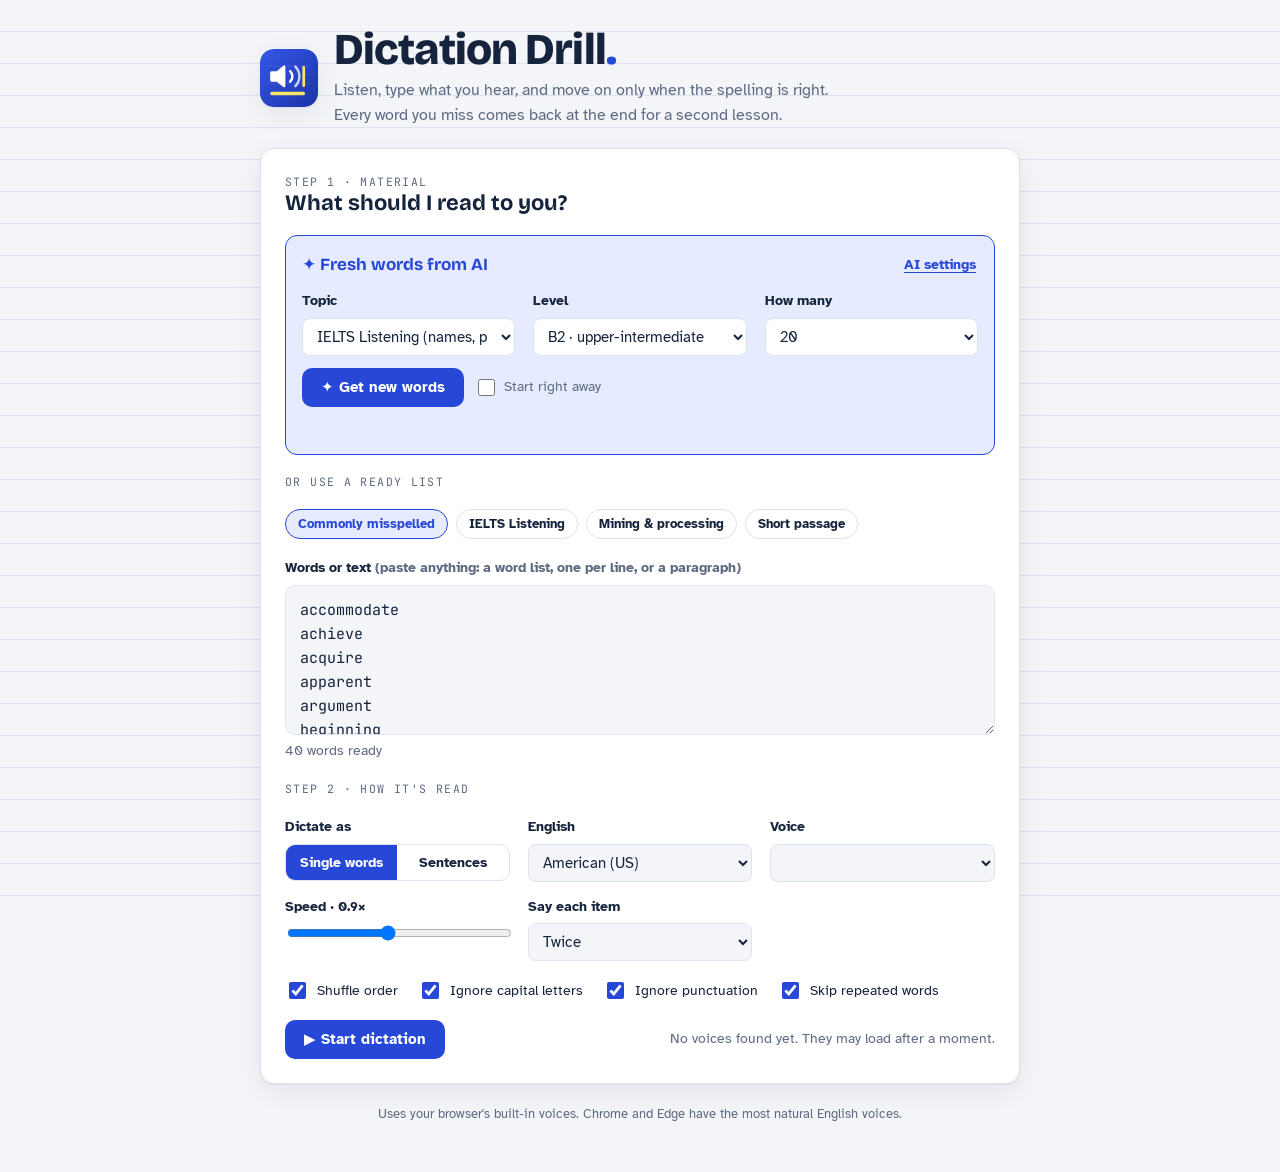
==== commit cfa6b0bb: "Dictation Drill: American English by default AI word lists now use American spelling, US voices are " ====
--- a/dictation/index.html
+++ b/dictation/index.html
@@ -251,6 +251,10 @@
         </div>
       </div>
       <div class="field">
+        <label for="accent">English</label>
+        <select id="accent"><option value="en-US" selected>American (US)</option><option value="en-GB">British (UK)</option></select>
+      </div>
+      <div class="field">
         <label for="voice">Voice</label>
         <select id="voice"></select>
       </div>
@@ -335,9 +339,9 @@
 
 /* ---------- Preset material ---------- */
 const PRESETS = {
-  "Commonly misspelled": "accommodate\nachieve\nacquire\napparent\nargument\nbeginning\nbelieve\nbusiness\ncalendar\ncommittee\nconscience\nconscious\ndefinitely\nembarrass\nenvironment\nexaggerate\nforeign\ngovernment\nguarantee\nharass\nimmediately\nindependent\nknowledge\nlibrary\nmaintenance\nnecessary\nneighbour\noccasion\noccurrence\nparliament\npossession\nprivilege\npronunciation\nrecommend\nreceive\nrhythm\nseparate\nsuccessful\ntomorrow\nuntil",
-  "IELTS Listening": "accommodation\napplication\nappointment\naudience\nbeverage\nbrochure\ncampus\ncertificate\ncommunity\ncompetition\nconference\ndeposit\ndepartment\ndisabled\nenrolment\nequipment\nfacilities\nfortnight\nheadquarters\ninsurance\ninterview\nlaboratory\nlecture\nmaintenance\nmembership\nmuseum\nnationality\nparticipant\npassport\nqualification\nquestionnaire\nreceptionist\nreference\nreservation\nsecondary\nsemester\nsignature\nsupervisor\ntemperature\nvolunteer\nWednesday\nFebruary",
-  "Mining & processing": "aggregate\nbeneficiation\ncathode\nconcentrate\nconveyor\ncrusher\ncyclone\ndewatering\nelectrolyte\nelectrowinning\nflotation\ngangue\ngeotechnical\ngrinding\nhaulage\nhydrometallurgy\nleaching\nlimestone\nmetallurgical\nore\noverburden\nraffinate\nreagent\nrecovery\nscreening\nsolvent extraction\nstockpile\nsulphide\ntailings\nthickener\nventilation",
+  "Commonly misspelled": "accommodate\nachieve\nacquire\napparent\nargument\nbeginning\nbelieve\nbusiness\ncalendar\ncommittee\nconscience\nconscious\ndefinitely\nembarrass\nenvironment\nexaggerate\nforeign\ngovernment\nguarantee\nharass\nimmediately\nindependent\nknowledge\nlibrary\nmaintenance\nnecessary\nneighbor\noccasion\noccurrence\nparliament\npossession\nprivilege\npronunciation\nrecommend\nreceive\nrhythm\nseparate\nsuccessful\ntomorrow\nuntil",
+  "IELTS Listening": "accommodation\napplication\nappointment\naudience\nbeverage\nbrochure\ncampus\ncertificate\ncommunity\ncompetition\nconference\ndeposit\ndepartment\ndisabled\nenrollment\nequipment\nfacilities\nfortnight\nheadquarters\ninsurance\ninterview\nlaboratory\nlecture\nmaintenance\nmembership\nmuseum\nnationality\nparticipant\npassport\nqualification\nquestionnaire\nreceptionist\nreference\nreservation\nsecondary\nsemester\nsignature\nsupervisor\ntemperature\nvolunteer\nWednesday\nFebruary",
+  "Mining & processing": "aggregate\nbeneficiation\ncathode\nconcentrate\nconveyor\ncrusher\ncyclone\ndewatering\nelectrolyte\nelectrowinning\nflotation\ngangue\ngeotechnical\ngrinding\nhaulage\nhydrometallurgy\nleaching\nlimestone\nmetallurgical\nore\noverburden\nraffinate\nreagent\nrecovery\nscreening\nsolvent extraction\nstockpile\nsulfide\ntailings\nthickener\nventilation",
   "Short passage": "The heap leaching process begins when crushed ore is stacked on a lined pad. A dilute acid solution is then applied to the surface of the heap. As the solution moves through the ore, it dissolves the copper minerals. The pregnant solution is collected at the base and pumped to the extraction plant. Careful control of the flow rate improves the overall recovery."
 };
 
@@ -402,12 +406,16 @@
   if (!voices.length) voices = synth.getVoices();
   const sel = $('voice'), saved = store.get('voice', '');
   sel.innerHTML = '';
-  const rank = v => (/natural|neural|online/i.test(v.name)?0:1) + (/en-GB/i.test(v.lang)?0:0.5);
+  const want = $('accent').value.toLowerCase();
+  const rank = v => (v.lang.replace('_','-').toLowerCase() === want ? 0 : 2) + (/natural|neural|online/i.test(v.name)?0:1);
   voices.sort((a,b) => rank(a)-rank(b) || a.name.localeCompare(b.name));
   voices.forEach((v,i) => { const o = document.createElement('option'); o.value = v.name; o.textContent = `${v.name.replace(/^Microsoft |^Google /,'')} (${v.lang})`; sel.appendChild(o) });
-  if (saved && voices.some(v => v.name === saved)) sel.value = saved;
+  const okSaved = saved && voices.some(v => v.name === saved && v.lang.replace('_','-').toLowerCase() === want);
+  if (okSaved) sel.value = saved;
   $('voiceWarn').textContent = voices.length ? '' : 'No voices found yet. They may load after a moment.';
 }
+$('accent').value = store.get('accent', 'en-US');
+$('accent').onchange = () => { store.set('accent', $('accent').value); store.set('voice', ''); loadVoices(); };
 if (synth) { loadVoices(); synth.onvoiceschanged = loadVoices }
 $('voice').onchange = () => store.set('voice', $('voice').value);
 
@@ -431,7 +439,7 @@
       if (idx >= parts.length) { btn.classList.remove('talking'); onLetter && onLetter(-1); return resolve() }
       const p = parts[idx++];
       const u = new SpeechSynthesisUtterance(p.t);
-      if (voice) { u.voice = voice; u.lang = voice.lang } else u.lang = 'en-GB';
+      if (voice) { u.voice = voice; u.lang = voice.lang } else u.lang = $('accent').value;
       u.rate = Math.max(0.3, Number(rate.value) * rateMul * (letters ? 0.9 : 1));
       u.onstart = () => onLetter && p.i !== undefined && onLetter(p.i);
       u.onend = () => setTimeout(next, letters ? 90 : (idx < parts.length ? 650 : 0));
@@ -780,14 +788,17 @@
   const n = Number($('aiCount').value), level = $('aiLevel').value, sent = unit === 'sentence';
   const seen = getSeen();
   const avoid = seen.slice(-300).join(', ');
+  const us = $('accent').value === 'en-US';
+  const spellName = us ? 'American English' : 'British English';
+  const spellEx = us ? 'e.g. color, center, organize, traveled, program, defense' : 'e.g. colour, centre, organise, travelled, programme, defence';
   const prompt = sent
-    ? `Write ${n} natural English sentences for dictation practice at CEFR ${level} level on the topic "${topic}". Each sentence is 7 to 16 words and contains at least one word that learners often misspell from hearing. Use British spelling. Avoid sentences built around these already-practised words: ${avoid || 'none'}.\nReturn ONLY a JSON array of strings.`
-    : `List ${n} English words or short fixed phrases for spelling dictation at CEFR ${level} level on the topic "${topic}". Choose words that are useful and easy to misspell from hearing (silent letters, double consonants, tricky vowels, -ible/-able, -ance/-ence). Mix lengths. Use British spelling. No proper names unless the topic needs them. Do NOT include any of these already-practised words: ${avoid || 'none'}.\nReturn ONLY a JSON array of strings, like ["word","word"].`;
+    ? `Write ${n} natural English sentences for dictation practice at CEFR ${level} level on the topic "${topic}". Each sentence is 7 to 16 words and contains at least one word that learners often misspell from hearing. Use ${spellName} spelling and vocabulary only. Avoid sentences built around these already-practised words: ${avoid || 'none'}.\nReturn ONLY a JSON array of strings.`
+    : `List ${n} English words or short fixed phrases for spelling dictation at CEFR ${level} level on the topic "${topic}". Choose words that are useful and easy to misspell from hearing (silent letters, double consonants, tricky vowels, -ible/-able, -ance/-ence). Mix lengths. Use ${spellName} spelling only (${spellEx}). No proper names unless the topic needs them. Do NOT include any of these already-practised words: ${avoid || 'none'}.\nReturn ONLY a JSON array of strings, like ["word","word"].`;
   btn.disabled = true;
   aiStatus(`<span class="spin"></span> Asking ${PROVIDERS[aiProv.value].name} for ${n} new ${sent ? 'sentences' : 'words'}…`, 'wait');
   try {
     const text = await callLLM([
-      { role:'system', content:'You create vocabulary for English dictation and spelling practice. You always answer with a JSON array of strings and nothing else.' },
+      { role:'system', content:'You create vocabulary for English dictation and spelling practice, strictly following the requested spelling standard (American or British). You always answer with a JSON array of strings and nothing else.' },
       { role:'user', content: prompt }
     ]);
     const have = new Set(seen.map(s => s.toLowerCase()));
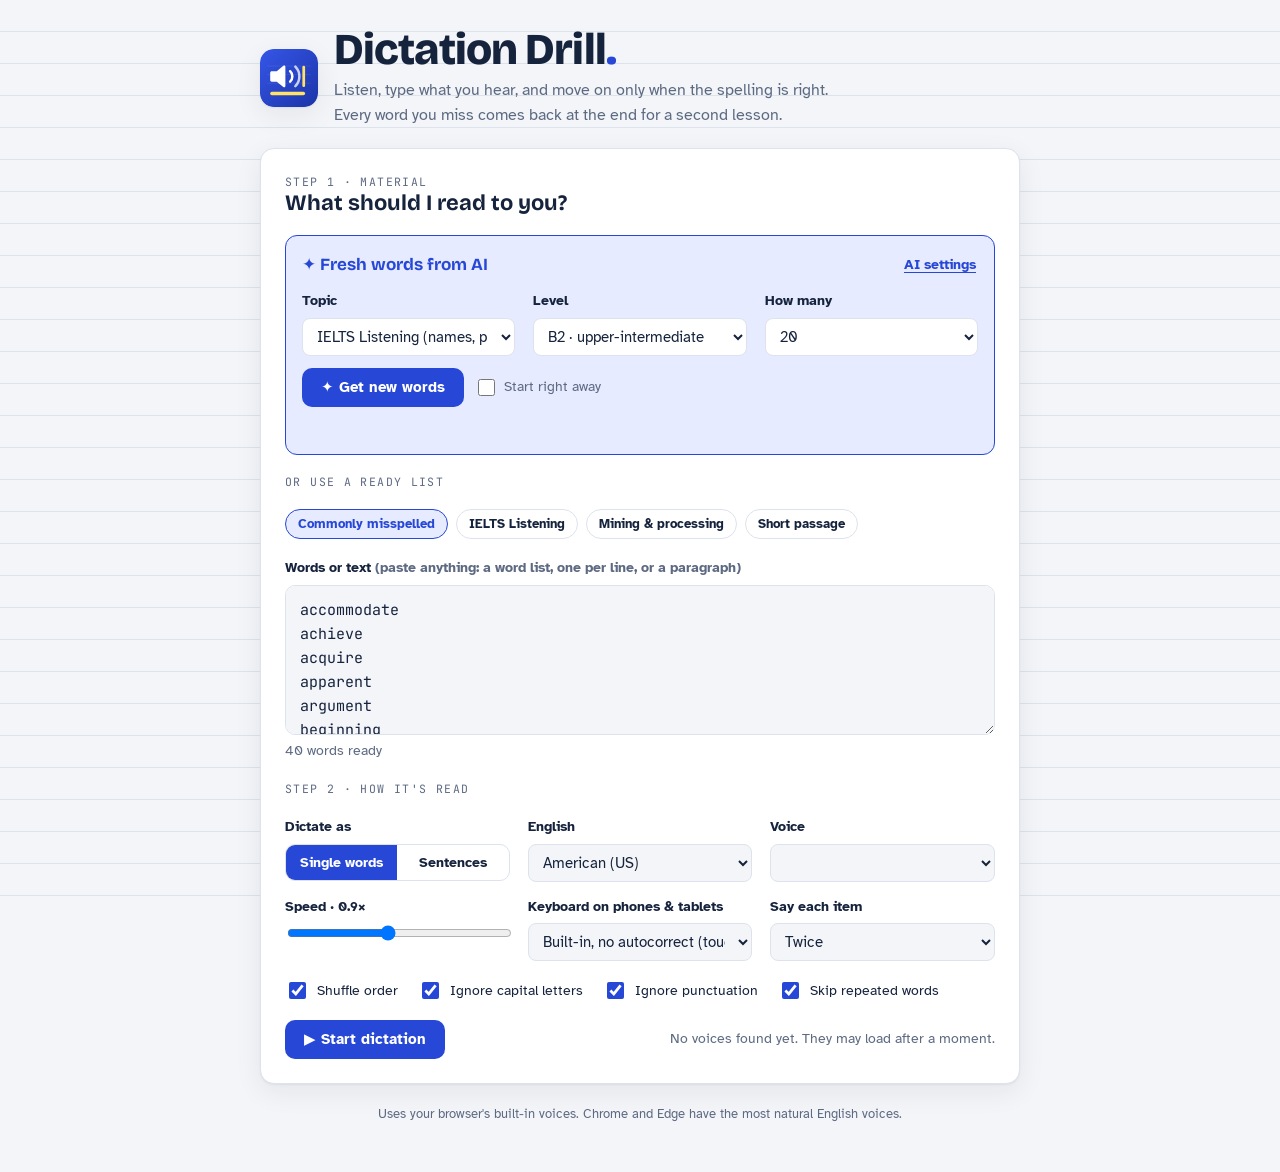
==== commit e6f06523: "Dictation Drill: touch split-screen, definitions, AI word bank - Phones/tablets: full-screen split l" ====
--- a/dictation/index.html
+++ b/dictation/index.html
@@ -2,7 +2,7 @@
 <html lang="en">
 <head>
 <meta charset="utf-8">
-<meta name="viewport" content="width=device-width, initial-scale=1, viewport-fit=cover">
+<meta name="viewport" content="width=device-width, initial-scale=1, viewport-fit=cover, interactive-widget=resizes-visual">
 <link rel="icon" href="icon.svg" type="image/svg+xml">
 <link rel="icon" href="favicon.ico" sizes="32x32">
 <link rel="apple-touch-icon" href="icon-180.png">
@@ -146,6 +146,57 @@
 .status.err{color:var(--bad)} .status.ok{color:var(--good)} .status.wait{color:var(--muted)}
 .spin{width:15px;height:15px;border:2px solid currentColor;border-right-color:transparent;border-radius:50%;display:inline-block;animation:sp .7s linear infinite;vertical-align:-2px}
 @keyframes sp{to{transform:rotate(360deg)}}
+
+/* Definition card */
+.listen{display:flex;flex-direction:column;align-items:center;gap:16px;width:100%}
+.defcard{width:100%;max-width:560px;background:var(--paper);border:1px solid var(--rule);border-radius:12px;padding:12px 14px;display:flex;flex-direction:column;gap:4px;min-width:0}
+.defcard[hidden]{display:none!important}
+.defhead{display:flex;align-items:center;gap:8px}
+.pos{font:600 12px var(--f-mono);color:var(--cobalt);background:var(--cobalt-soft);border-radius:99px;padding:1px 8px}
+.pos:empty{display:none}
+.deftext{font-size:16px;line-height:1.45;color:var(--ink);overflow-wrap:anywhere}
+.deftext .blank{font-family:var(--f-mono);color:var(--muted);letter-spacing:.05em}
+.deftext.dim{color:var(--muted);font-size:14.5px}
+.iconbtn{display:none;width:36px;height:36px;border-radius:50%;border:1px solid var(--rule);background:var(--sheet);color:var(--ink);font-size:16px;cursor:pointer}
+.headr{gap:10px}
+
+/* On-screen keyboard */
+.kbd{display:flex;flex-direction:column;gap:7px;padding:8px 5px;background:var(--rule);user-select:none;-webkit-user-select:none;touch-action:manipulation}
+.krow{display:flex;gap:5px;justify-content:center}
+.key{flex:1 1 0;min-width:0;height:var(--keyh,50px);border:0;border-radius:8px;background:var(--sheet);color:var(--ink);font:600 21px var(--f-mono);box-shadow:0 1px 0 rgba(22,35,61,.25);cursor:pointer;display:grid;place-items:center;padding:0;-webkit-tap-highlight-color:transparent}
+.key.fn{background:var(--paper);font:700 14px var(--f-body);flex-grow:1.5}
+.key.space{flex-grow:4.5;font:600 13px var(--f-body);color:var(--muted)}
+.key.enter{flex-grow:2.2;background:var(--cobalt);color:var(--sheet);font:700 15px var(--f-body)}
+.key.on{background:var(--cobalt-soft);color:var(--cobalt)}
+.key.down{transform:translateY(1px);filter:brightness(.92)}
+.key svg{width:24px;height:24px}
+
+/* Split screen while drilling on a touch device */
+body.drilling{overflow:hidden}
+body.drilling #drill{position:fixed;left:0;right:0;top:var(--vvtop,0px);height:var(--vvh,100dvh);z-index:30;margin:0;border:0;border-radius:0;box-shadow:none;padding:0;gap:0;display:flex;flex-direction:column}
+body.drilling .dtop{flex:1 1 auto;min-height:0;overflow-y:auto;display:flex;flex-direction:column;gap:12px;
+  padding-top:calc(12px + env(safe-area-inset-top,0px));padding-bottom:12px;
+  padding-left:max(16px,env(safe-area-inset-left,0px));padding-right:max(16px,env(safe-area-inset-right,0px))}
+body.drilling .kbd{flex:none;padding-bottom:calc(8px + env(safe-area-inset-bottom,0px));
+  padding-left:max(5px,env(safe-area-inset-left,0px));padding-right:max(5px,env(safe-area-inset-right,0px))}
+body.drilling .drillhead h2{font-size:18px}
+body.drilling .iconbtn{display:grid;place-items:center}
+body.drilling #quitBtn,body.drilling .keyhint{display:none}
+body.drilling .stage{gap:12px;padding:0;flex:1 1 auto;justify-content:center}
+body.drilling .speak svg{width:46%;height:46%}
+body.drilling .deftext{font-size:17px}
+body.drilling .answer{min-height:58px}
+body.drilling .listen{flex-direction:row;align-items:stretch;gap:12px}
+body.drilling .speakers{flex-direction:column;gap:10px;justify-content:center}
+body.drilling .speak{width:66px;height:66px}
+body.drilling .speak.small{width:46px;height:46px;align-self:center}
+body.drilling .defcard{max-width:none;flex:1;justify-content:center}
+body.drilling .answer{font-size:24px;padding:10px 12px;caret-color:var(--cobalt)}
+body.drilling .feedback{min-height:0}
+body.drilling .dctrl{margin-top:auto}
+body.drilling.oskbd #checkBtn{display:none}
+body.drilling .study{padding:0}
+@media (max-height:640px){body.drilling .speak{width:54px;height:54px}body.drilling .speak.small{width:40px;height:40px}body.drilling .deftext{font-size:15px}}
 @media (max-width:520px){.sheet{padding:18px}.stats{grid-template-columns:1fr 1fr 1fr}.stat b{font-size:24px}
   .mistakes li,.colhead{grid-template-columns:minmax(0,1fr) auto}.mistakes .you,.colhead .c2{display:none}}
 @media (prefers-reduced-motion:reduce){*{animation:none!important;transition:none!important}}
@@ -228,7 +279,12 @@
         <div class="row">
           <button type="button" class="btn btn-ghost" id="aiTest">Test connection</button>
           <button type="button" class="btn btn-ghost" id="aiForget">Clear word history</button>
-          <span class="meta" id="aiSeen"></span>
+          <button type="button" class="btn btn-ghost" id="bankClear">Clear saved word bank</button>
+        </div>
+        <div class="meta" id="aiSeen"></div>
+        <div class="meta" id="bankInfo"></div>
+        <label class="meta" style="font-weight:400;display:flex;gap:6px;align-items:center"><input type="checkbox" id="aiFresh"> Always ask the AI (skip saved words)</label>
+        <div class="row" hidden>
         </div>
       </div>
     </div>
@@ -261,6 +317,10 @@
       <div class="field">
         <label for="rate">Speed · <span id="rateVal">0.9×</span></label>
         <input type="range" id="rate" min="0.5" max="1.4" step="0.05" value="0.9">
+      </div>
+      <div class="field">
+        <label for="kbdMode">Keyboard on phones &amp; tablets</label>
+        <select id="kbdMode"><option value="auto" selected>Built-in, no autocorrect (touch screens)</option><option value="on">Built-in on every device</option><option value="off">My device's keyboard</option></select>
       </div>
       <div class="field">
         <label for="repeat">Say each item</label>
@@ -283,32 +343,41 @@
 
   <!-- DRILL -->
   <section class="sheet" id="drill" hidden>
-    <div class="drillhead">
-      <div><div class="eyebrow" id="drillMode">Dictation</div><h2 id="drillTitle">Type what you hear</h2></div>
-      <span class="count" id="count">1 / 20</span>
+    <div class="dtop" id="dtop">
+      <div class="drillhead">
+        <div><div class="eyebrow" id="drillMode">Dictation</div><h2 id="drillTitle">Type what you hear</h2></div>
+        <div class="row headr"><span class="count" id="count">1 / 20</span><button class="iconbtn" id="quitX" type="button" aria-label="End session">✕</button></div>
+      </div>
+      <div class="progress"><i id="bar"></i></div>
+      <div class="stage">
+        <div class="listen">
+          <div class="speakers">
+            <button class="speak" id="playBtn" type="button" aria-label="Play again">
+              <svg viewBox="0 0 24 24" fill="none" stroke="currentColor" stroke-width="2" stroke-linecap="round" stroke-linejoin="round"><path d="M11 5 6 9H2v6h4l5 4V5z" fill="currentColor"/><path d="M15.5 8.5a5 5 0 0 1 0 7M19 5a10 10 0 0 1 0 14"/></svg>
+            </button>
+            <button class="speak small" id="slowBtn" type="button" aria-label="Play slowly" title="Play slowly">
+              <svg viewBox="0 0 24 24" fill="none" stroke="currentColor" stroke-width="2" stroke-linecap="round" stroke-linejoin="round"><circle cx="12" cy="12" r="9"/><path d="M12 7v5l3 2"/></svg>
+            </button>
+          </div>
+          <div class="defcard" id="defCard" aria-live="polite">
+            <div class="defhead"><span class="eyebrow">Meaning</span><span class="pos" id="defPos"></span></div>
+            <div class="deftext" id="defText"></div>
+          </div>
+        </div>
+        <div id="studyBox" class="study" hidden></div>
+        <input class="answer" id="answer" type="text" autocomplete="off" autocapitalize="off" autocorrect="off" spellcheck="false" placeholder="Type here, then press Enter">
+        <div class="tries" id="tries"></div>
+        <div class="feedback info" id="feedback"></div>
+      </div>
+      <div class="row dctrl">
+        <button class="btn btn-ghost" id="revealBtn" type="button">Show answer</button>
+        <button class="btn btn-ghost" id="quitBtn" type="button">End session</button>
+        <span class="spacer"></span>
+        <button class="btn btn-primary" id="checkBtn" type="button">Check ↵</button>
+      </div>
+      <div class="meta keyhint"><kbd>Enter</kbd> check · <kbd>Esc</kbd> play again · <kbd>Shift</kbd>+<kbd>Esc</kbd> play slowly</div>
     </div>
-    <div class="progress"><i id="bar"></i></div>
-    <div class="stage">
-      <div class="speakers">
-        <button class="speak" id="playBtn" type="button" aria-label="Play again">
-          <svg viewBox="0 0 24 24" fill="none" stroke="currentColor" stroke-width="2" stroke-linecap="round" stroke-linejoin="round"><path d="M11 5 6 9H2v6h4l5 4V5z" fill="currentColor"/><path d="M15.5 8.5a5 5 0 0 1 0 7M19 5a10 10 0 0 1 0 14"/></svg>
-        </button>
-        <button class="speak small" id="slowBtn" type="button" aria-label="Play slowly" title="Play slowly">
-          <svg viewBox="0 0 24 24" fill="none" stroke="currentColor" stroke-width="2" stroke-linecap="round" stroke-linejoin="round"><circle cx="12" cy="12" r="9"/><path d="M12 7v5l3 2"/></svg>
-        </button>
-      </div>
-      <div id="studyBox" class="study" hidden></div>
-      <input class="answer" id="answer" type="text" autocomplete="off" autocapitalize="off" autocorrect="off" spellcheck="false" placeholder="Type here, then press Enter">
-      <div class="tries" id="tries"></div>
-      <div class="feedback info" id="feedback"></div>
-    </div>
-    <div class="row">
-      <button class="btn btn-ghost" id="revealBtn" type="button">Show answer</button>
-      <button class="btn btn-ghost" id="quitBtn" type="button">End session</button>
-      <span class="spacer"></span>
-      <button class="btn btn-primary" id="checkBtn" type="button">Check ↵</button>
-    </div>
-    <div class="meta"><kbd>Enter</kbd> check · <kbd>Esc</kbd> play again · <kbd>Shift</kbd>+<kbd>Esc</kbd> play slowly</div>
+    <div class="kbd" id="kbd" hidden></div>
   </section>
 
   <!-- RESULTS -->
@@ -483,7 +552,7 @@
 let log = new Map();   // item -> {attempts:[], wrong:boolean, firstTry:boolean}
 let sessionItems = [];
 
-function show(id){ ['setup','drill','results'].forEach(s => $(s).hidden = s !== id); window.scrollTo({top:0, behavior:'smooth'}) }
+function show(id){ ['setup','drill','results'].forEach(s => $(s).hidden = s !== id); document.body.classList.toggle('drilling', id === 'drill' && splitLayout()); if (id === 'drill') { applyInputMode(); fitViewport() } window.scrollTo({top:0, behavior:'smooth'}) }
 const shuffle = arr => { arr = arr.slice(); for (let i = arr.length-1; i > 0; i--) { const j = Math.floor(Math.random()*(i+1)); [arr[i],arr[j]] = [arr[j],arr[i]] } return arr };
 
 function startSession(items){
@@ -507,15 +576,18 @@
   a.placeholder = unit === 'sentence' && item.includes(' ') ? 'Type the whole sentence, then press Enter' : 'Type here, then press Enter';
   renderTries(); setFeedback('', 'info');
   $('revealBtn').hidden = phase !== 'drill';
+  showDef(item);
   const study = $('studyBox');
   if (phase === 'review') {
     study.hidden = false; renderStudy(item, false);
     a.hidden = true; $('checkBtn').textContent = 'I’m ready to type';
     setFeedback('Listen to the word and watch how it is spelled.', 'info');
+    if (useOSK()) buildKbd();
     playStudy(item);
   } else {
     study.hidden = true; a.hidden = false; $('checkBtn').textContent = 'Check ↵';
-    a.focus();
+    if (useOSK()) buildKbd();
+    focusAnswer();
     setTimeout(() => speak(item, {times: Number($('repeat').value)}), 250);
   }
 }
@@ -570,7 +642,7 @@
   const item = queue[pos];
   if (synth) synth.cancel(); speakToken++;
   renderStudy(item, true);
-  const a = $('answer'); a.hidden = false; a.value = ''; a.className = 'answer'; a.focus();
+  const a = $('answer'); a.hidden = false; a.value = ''; a.className = 'answer'; if (useOSK()) buildKbd(); focusAnswer();
   $('checkBtn').textContent = 'Check ↵';
   setFeedback('Now type it from memory.', 'info');
   speak(item, {times: 1});
@@ -598,14 +670,14 @@
     setFeedback(`Not yet. It's spelled <span class="reveal">${esc(item)}</span><br><span class="diff" style="font-family:var(--f-mono);font-weight:400">${diffHTML(typed.trim(), item)}</span>`, 'bad');
     renderStudy(item, false);
     speak(item, {letters: true, onLetter: i => document.querySelectorAll('#letters span').forEach(s => s.classList.toggle('lit', Number(s.dataset.i) === i))});
-    a.select();
+    if (!useOSK()) a.select();
     return;
   }
   if (tries === 1) { setFeedback('Not quite. Listen again and fix it.', 'bad'); speak(item, {times:1}) }
   else if (tries === 2) { setFeedback(`Hint: <span class="hint">${esc(hintFor(item,1))}</span>`, 'bad'); speak(item, {rateMul: 0.7}) }
   else if (tries === 3) { setFeedback(`Closer hint: <span class="hint">${esc(hintFor(item,2))}</span>`, 'bad'); speak(item, {rateMul: 0.7}) }
   else revealAnswer();
-  a.select();
+  if (!useOSK()) a.select();
 }
 function revealAnswer(){
   const item = queue[pos], rec = log.get(item), typed = $('answer').value.trim();
@@ -613,7 +685,7 @@
   revealed = true; rec.wrong = true; rec.firstTry = false;
   setFeedback(`The answer is <span class="reveal">${esc(item)}</span><span style="font-weight:400">Type it correctly to continue.</span>`, 'bad');
   speak(item, {times:1});
-  $('answer').value = ''; $('answer').focus();
+  $('answer').value = ''; focusAnswer();
 }
 function advance(){
   pos++;
@@ -780,38 +852,80 @@
   let arr = null;
   if (m) { try { arr = JSON.parse(m[0]) } catch(e) {} }
   if (!Array.isArray(arr)) arr = text.split(/\n+/).map(l => l.replace(/^\s*(?:[-*•]|\d+[.)])\s*/, '').replace(/^["']|["'],?$/g, ''));
-  return arr.map(x => (typeof x === 'string' ? x : (x && (x.word || x.text || x.sentence)) || '').trim()).filter(x => x && x.length < 200);
-}
+  return arr.map(x => {
+    if (typeof x === 'string') { const [w, d] = x.split(/\s+[–—:-]\s+/); return { w: (w||'').trim(), d: (d||'').trim(), p: '' } }
+    if (!x || typeof x !== 'object') return { w:'' };
+    return { w: String(x.w || x.word || x.text || x.sentence || '').trim(), d: String(x.d || x.definition || x.meaning || '').trim(), p: String(x.p || x.pos || x.partOfSpeech || '').trim() };
+  }).filter(x => x.w && x.w.length < 200);
+}
+
+/* ---------- Saved word bank (cache of everything the AI has produced) ---------- */
+const getBank = () => store.get('bank', {});
+function saveBank(b){
+  const entries = Object.entries(b);
+  if (entries.length > 3000) { entries.sort((x, y) => (x[1].t || 0) - (y[1].t || 0)); b = Object.fromEntries(entries.slice(-3000)) }
+  store.set('bank', b); showBank();
+}
+function bankKey(o){ return [o.accent, o.unit, o.level, o.topic.toLowerCase()].join('|') }
+function showBank(){
+  const b = Object.values(getBank()), seen = new Set(getSeen().map(s => s.toLowerCase()));
+  const fresh = b.filter(x => !seen.has(x.w.toLowerCase())).length;
+  $('bankInfo').textContent = b.length ? `Word bank: ${b.length} words saved from the AI, ${fresh} not practised yet. These are used first, so the AI is only asked when they run out.` : 'Word bank is empty. Words the AI sends are saved here for later sessions.';
+}
+showBank();
+$('bankClear').onclick = () => { store.set('bank', {}); showBank(); aiStatus('Saved word bank cleared.', 'ok') };
+$('aiFresh').checked = store.get('aiFresh', false); $('aiFresh').onchange = () => store.set('aiFresh', $('aiFresh').checked);
+
 async function generateWords(){
   const btn = $('aiGo');
   const topic = $('aiTopic').value === 'custom' ? ($('aiCustom').value.trim() || 'general English') : $('aiTopic').value;
   const n = Number($('aiCount').value), level = $('aiLevel').value, sent = unit === 'sentence';
-  const seen = getSeen();
-  const avoid = seen.slice(-300).join(', ');
-  const us = $('accent').value === 'en-US';
+  const accent = $('accent').value, ctx = { accent, unit, level, topic }, key = bankKey(ctx);
+  const seen = getSeen(), seenSet = new Set(seen.map(s => s.toLowerCase()));
+  const bank = getBank();
+  const pool = shuffle(Object.values(bank).filter(x => x.k === key && !seenSet.has(x.w.toLowerCase())));
+  const finish = (items, msg) => {
+    src.value = items.map(x => x.w).join('\n'); markPreset(null); updateInfo();
+    aiStatus(msg + ($('aiAuto').checked ? '' : ' Press Start when you are ready.'), 'ok');
+    if ($('aiAuto').checked) startSession(parseItems(src.value));
+  };
+  // 1. Enough unused words already saved: no AI call at all
+  if (!$('aiFresh').checked && pool.length >= n) {
+    const left = pool.length - n;
+    finish(pool.slice(0, n), `${n} ${sent ? 'sentences' : 'words'} loaded from your word bank, with no AI request. ${left ? left + ' more saved for this topic.' : 'That was the last of them; the next set will come from the AI.'}`);
+    return;
+  }
+  // 2. Ask for a bigger batch than needed and keep the rest for next time
+  const ask = Math.min(50, Math.max(n * 2, 30));
+  const known = [...new Set([...seen.slice(-250), ...Object.values(bank).filter(x => x.k === key).map(x => x.w)])].slice(-350);
+  const us = accent === 'en-US';
   const spellName = us ? 'American English' : 'British English';
   const spellEx = us ? 'e.g. color, center, organize, traveled, program, defense' : 'e.g. colour, centre, organise, travelled, programme, defence';
   const prompt = sent
-    ? `Write ${n} natural English sentences for dictation practice at CEFR ${level} level on the topic "${topic}". Each sentence is 7 to 16 words and contains at least one word that learners often misspell from hearing. Use ${spellName} spelling and vocabulary only. Avoid sentences built around these already-practised words: ${avoid || 'none'}.\nReturn ONLY a JSON array of strings.`
-    : `List ${n} English words or short fixed phrases for spelling dictation at CEFR ${level} level on the topic "${topic}". Choose words that are useful and easy to misspell from hearing (silent letters, double consonants, tricky vowels, -ible/-able, -ance/-ence). Mix lengths. Use ${spellName} spelling only (${spellEx}). No proper names unless the topic needs them. Do NOT include any of these already-practised words: ${avoid || 'none'}.\nReturn ONLY a JSON array of strings, like ["word","word"].`;
+    ? `Write ${ask} natural English sentences for dictation practice at CEFR ${level} level on the topic "${topic}". Each sentence is 7 to 16 words and contains at least one word that learners often misspell from hearing. Use ${spellName} spelling and vocabulary only. Do not reuse these sentences or build them around these words: ${known.join(' | ') || 'none'}.\nReturn ONLY a JSON array of objects: [{"w":"the sentence","d":"a short hint about its meaning, max 12 words"}].`
+    : `List ${ask} English words or short fixed phrases for spelling dictation at CEFR ${level} level on the topic "${topic}". Choose words that are useful and easy to misspell from hearing (silent letters, double consonants, tricky vowels, -ible/-able, -ance/-ence). Mix lengths. Use ${spellName} spelling only (${spellEx}). No proper names unless the topic needs them. Do NOT include any of these words: ${known.join(', ') || 'none'}.\nFor each word give its part of speech and a simple learner's dictionary definition of at most 14 words. The definition must NOT contain the word itself or any form of it.\nReturn ONLY a JSON array of objects: [{"w":"word","p":"noun","d":"definition"}].`;
   btn.disabled = true;
-  aiStatus(`<span class="spin"></span> Asking ${PROVIDERS[aiProv.value].name} for ${n} new ${sent ? 'sentences' : 'words'}…`, 'wait');
+  aiStatus(`<span class="spin"></span> ${pool.length ? `Using ${pool.length} saved words and asking` : 'Asking'} ${PROVIDERS[aiProv.value].name} for more…`, 'wait');
   try {
     const text = await callLLM([
-      { role:'system', content:'You create vocabulary for English dictation and spelling practice, strictly following the requested spelling standard (American or British). You always answer with a JSON array of strings and nothing else.' },
+      { role:'system', content:'You create vocabulary for English dictation and spelling practice, strictly following the requested spelling standard (American or British). You always answer with a JSON array and nothing else.' },
       { role:'user', content: prompt }
-    ]);
-    const have = new Set(seen.map(s => s.toLowerCase()));
-    let items = parseList(text);
-    if (!sent) items = items.map(w => w.replace(/^[^\p{L}\p{N}]+|[^\p{L}\p{N}]+$/gu, ''));
+    ], { maxTokens: 6000 });
+    const have = new Set([...seenSet, ...Object.values(bank).filter(x => x.k === key).map(x => x.w.toLowerCase())]);
     const uniq = new Set();
-    items = items.filter(w => { const k = w.toLowerCase(); if (!w || uniq.has(k) || (!sent && have.has(k))) return false; uniq.add(k); return true }).slice(0, n);
+    let got = parseList(text).map(x => ({ ...x, w: sent ? x.w : x.w.replace(/^[^\p{L}\p{N}]+|[^\p{L}\p{N}]+$/gu, '') }))
+      .filter(x => { const k = x.w.toLowerCase(); if (!x.w || uniq.has(k) || have.has(k)) return false; uniq.add(k); return true });
+    const now = Date.now();
+    got.forEach(x => { bank[x.w.toLowerCase()] = { w: x.w, d: x.d, p: x.p, k: key, t: now } });
+    saveBank(bank);
+    const fromBank = $('aiFresh').checked ? [] : pool;
+    const items = [...got, ...fromBank].slice(0, n);
     if (!items.length) throw new Error('The AI only suggested words you have already practised. Try another topic or level, or clear the word history.');
-    src.value = items.join('\n'); markPreset(null); updateInfo();
-    aiStatus(`${items.length} new ${sent ? 'sentences' : 'words'} ready on “${esc(topic)}”.${$('aiAuto').checked ? '' : ' Press Start when you are ready.'}`, 'ok');
-    if ($('aiAuto').checked) startSession(parseItems(src.value));
+    const usedNew = Math.min(got.length, n), usedOld = items.length - usedNew, saved = Math.max(0, got.length - usedNew) + Math.max(0, fromBank.length - usedOld);
+    finish(items, `${items.length} ${sent ? 'sentences' : 'words'} ready on “${esc(topic)}” (${usedNew} new from the AI${usedOld ? `, ${usedOld} from your word bank` : ''}). ${saved ? saved + ' extra saved for next time.' : ''}`);
   } catch (e) {
-    aiStatus(esc(e.message), 'err');
+    if (pool.length && !$('aiFresh').checked) { finish(pool.slice(0, n), `The AI could not be reached, so ${Math.min(n, pool.length)} saved words were loaded instead. (${esc(e.message)})`); }
+    else aiStatus(esc(e.message), 'err');
   } finally { btn.disabled = false }
 }
 $('aiGo').onclick = generateWords;
@@ -821,15 +935,151 @@
   catch (e) { aiStatus(esc(e.message), 'err') }
 };
 
+/* ---------- Definitions (word bank → cached dictionary → free dictionary API) ---------- */
+const defCache = store.get('defs', {});
+const defInflight = new Map();
+async function getDef(item){
+  const k = item.toLowerCase();
+  const b = getBank()[k];
+  if (b && b.d) return { d: b.d, p: b.p };
+  if (defCache[k]) return defCache[k];
+  if (unit === 'sentence' && item.includes(' ')) return null;
+  if (defInflight.has(k)) return defInflight.get(k);
+  const pr = (async () => {
+    const ctrl = new AbortController(), t = setTimeout(() => ctrl.abort(), 8000);
+    try {
+      const r = await fetch('https://api.dictionaryapi.dev/api/v2/entries/en/' + encodeURIComponent(k), { signal: ctrl.signal });
+      if (r.status === 404) { defCache[k] = { none: true }; store.set('defs', defCache); return defCache[k] }
+      if (!r.ok) return null;
+      const j = await r.json(), m = j[0] && j[0].meanings && j[0].meanings[0];
+      const d = m && m.definitions && m.definitions[0] && m.definitions[0].definition;
+      defCache[k] = d ? { d, p: m.partOfSpeech || '' } : { none: true };
+      const keys = Object.keys(defCache); if (keys.length > 4000) delete defCache[keys[0]];
+      store.set('defs', defCache);
+      return defCache[k];
+    } catch (e) { return null } finally { clearTimeout(t); defInflight.delete(k) }
+  })();
+  defInflight.set(k, pr);
+  return pr;
+}
+function maskDef(text, item){
+  const targets = item.toLowerCase().split(/\s+/).filter(Boolean);
+  return esc(text).replace(/[\p{L}'’-]+/gu, tok => {
+    const t = tok.toLowerCase();
+    const hit = targets.some(w => t === w || (w.length >= 4 && t.startsWith(w.slice(0, Math.max(4, Math.ceil(w.length * 0.6))))));
+    return hit ? '<span class="blank">＿＿＿</span>' : tok;
+  });
+}
+async function showDef(item){
+  const card = $('defCard'), text = $('defText'), pos = $('defPos');
+  const isSentence = unit === 'sentence' && item.includes(' ');
+  card.hidden = false; pos.textContent = ''; text.className = 'deftext dim';
+  text.textContent = isSentence ? '' : 'Looking up the meaning…';
+  const def = await getDef(item);
+  if (queue[pos_()] !== item) return;
+  if (def && def.d && !def.none) {
+    text.className = 'deftext';
+    text.innerHTML = phase === 'review' ? esc(def.d) : maskDef(def.d, item);
+    pos.textContent = def.p || '';
+  } else if (isSentence) {
+    text.textContent = 'Listen to the whole sentence. Punctuation is ' + ($('optPunct').checked ? 'ignored.' : 'checked.');
+  } else {
+    text.textContent = def === null ? 'No meaning available offline. Just listen carefully.' : 'No dictionary entry for this one. Just listen carefully.';
+  }
+  // look up the next word in advance
+  const nx = queue[pos_() + 1]; if (nx) getDef(nx);
+}
+function pos_(){ return pos }
+
+/* ---------- On-screen keyboard and split-screen layout ---------- */
+const isTouch = () => window.matchMedia('(pointer: coarse)').matches || navigator.maxTouchPoints > 1 && window.matchMedia('(hover: none)').matches;
+const kbdMode = $('kbdMode'); kbdMode.value = store.get('kbdMode', 'auto');
+kbdMode.onchange = () => store.set('kbdMode', kbdMode.value);
+const useOSK = () => kbdMode.value === 'on' || (kbdMode.value === 'auto' && isTouch());
+const splitLayout = () => useOSK() || isTouch();
+let shift = false, layer = 'abc';
+const ICON_BS = '<svg viewBox="0 0 24 24" fill="none" stroke="currentColor" stroke-width="2" stroke-linecap="round" stroke-linejoin="round"><path d="M21 5H9l-7 7 7 7h12a1 1 0 0 0 1-1V6a1 1 0 0 0-1-1z"/><path d="m17 9-6 6M11 9l6 6"/></svg>';
+const ICON_SH = '<svg viewBox="0 0 24 24" fill="none" stroke="currentColor" stroke-width="2" stroke-linejoin="round"><path d="M12 3 3 12h5v8h8v-8h5z"/></svg>';
+function buildKbd(){
+  const rows = layer === 'abc'
+    ? [['q','w','e','r','t','y','u','i','o','p'], ['a','s','d','f','g','h','j','k','l'], ['⇧','z','x','c','v','b','n','m','⌫'], ['123',"'",'␣','-','↵']]
+    : [['1','2','3','4','5','6','7','8','9','0'], ['.',',','?','!',':',';','"','(',')'], ['abc2','&','/','%','$','@','#','⌫'], ['abc',"'",'␣','-','↵']];
+  const k = $('kbd'); k.innerHTML = '';
+  rows.forEach((r, ri) => {
+    const row = document.createElement('div'); row.className = 'krow';
+    if (layer === 'abc' && ri === 1) row.style.padding = '0 4.5%';
+    r.forEach(c => {
+      const b = document.createElement('button'); b.type = 'button'; b.className = 'key'; b.dataset.k = c;
+      if (c === '⌫') { b.classList.add('fn'); b.innerHTML = ICON_BS; b.setAttribute('aria-label','Delete') }
+      else if (c === '⇧') { b.classList.add('fn'); b.innerHTML = ICON_SH; b.setAttribute('aria-label','Capital letter'); if (shift) b.classList.add('on') }
+      else if (c === '␣') { b.classList.add('space'); b.textContent = 'space' }
+      else if (c === '↵') { b.classList.add('enter'); b.textContent = phase === 'review' && $('answer').hidden ? 'Ready' : 'Check' }
+      else if (c === '123' || c === 'abc' || c === 'abc2') { b.classList.add('fn'); b.textContent = c === '123' ? '123' : 'abc'; b.dataset.k = c === '123' ? '123' : 'abc' }
+      else b.textContent = shift && layer === 'abc' ? c.toUpperCase() : c;
+      row.appendChild(b);
+    });
+    k.appendChild(row);
+  });
+}
+function typeKey(c){
+  const a = $('answer');
+  if (c === '↵') { check(); return }
+  if (c === '123' || c === 'abc') { layer = c === '123' ? 'sym' : 'abc'; buildKbd(); return }
+  if (c === '⇧') { shift = !shift; buildKbd(); return }
+  if (a.hidden || a.disabled) return;
+  if (c === '⌫') a.value = a.value.slice(0, -1);
+  else { let ch = c === '␣' ? ' ' : c; if (shift) { ch = ch.toUpperCase(); shift = false; buildKbd() } a.value += ch }
+  a.classList.remove('no');
+  a.scrollLeft = a.scrollWidth;
+}
+let bsTimer = null;
+$('kbd').addEventListener('pointerdown', e => {
+  const b = e.target.closest('.key'); if (!b) return;
+  e.preventDefault(); b.classList.add('down');
+  try { navigator.vibrate && navigator.vibrate(6) } catch (er) {}
+  const c = b.dataset.k; typeKey(c);
+  if (c === '⌫') { clearTimeout(bsTimer); bsTimer = setTimeout(function rep(){ typeKey('⌫'); bsTimer = setTimeout(rep, 70) }, 420) }
+});
+const keyUp = () => { clearTimeout(bsTimer); document.querySelectorAll('.key.down').forEach(k => k.classList.remove('down')) };
+['pointerup','pointercancel','pointerleave'].forEach(ev => $('kbd').addEventListener(ev, keyUp));
+
+function applyInputMode(){
+  const a = $('answer'), osk = useOSK();
+  a.readOnly = osk; a.setAttribute('inputmode', osk ? 'none' : 'text');
+  $('kbd').hidden = !osk;
+  document.body.classList.toggle('oskbd', osk);
+  if (osk) buildKbd();
+}
+function focusAnswer(){
+  const a = $('answer'); if (a.hidden) return;
+  if (useOSK()) { a.blur(); return }
+  a.focus({ preventScroll: true });
+}
+// keep the split layout sized to the visible area, above the device keyboard when it is open
+function fitViewport(){
+  const vv = window.visualViewport; const r = document.documentElement.style;
+  if (vv) { r.setProperty('--vvh', vv.height + 'px'); r.setProperty('--vvtop', vv.offsetTop + 'px') }
+  const h = vv ? vv.height : window.innerHeight;
+  r.setProperty('--keyh', Math.round(Math.max(40, Math.min(56, h * 0.068))) + 'px');
+}
+if (window.visualViewport) { visualViewport.addEventListener('resize', fitViewport); visualViewport.addEventListener('scroll', fitViewport) }
+window.addEventListener('resize', fitViewport); fitViewport();
+
 /* --- controls --- */
 $('checkBtn').onclick = check;
 $('revealBtn').onclick = () => { if (phase === 'drill') revealAnswer() };
-$('playBtn').onclick = () => { const it = queue[pos]; if (it) phase === 'review' && $('answer').hidden ? playStudy(it) : speak(it, {times:1}); if (!$('answer').hidden) $('answer').focus() };
-$('slowBtn').onclick = () => { const it = queue[pos]; if (it) speak(it, {rateMul: 0.6}); if (!$('answer').hidden) $('answer').focus() };
+$('playBtn').onclick = () => { const it = queue[pos]; if (it) phase === 'review' && $('answer').hidden ? playStudy(it) : speak(it, {times:1}); focusAnswer() };
+$('slowBtn').onclick = () => { const it = queue[pos]; if (it) speak(it, {rateMul: 0.6}); focusAnswer() };
+$('quitX').onclick = () => $('quitBtn').click();
 document.addEventListener('keydown', e => {
   if ($('drill').hidden) return;
-  if (e.key === 'Enter') { e.preventDefault(); check() }
-  else if (e.key === 'Escape') { e.preventDefault(); const it = queue[pos]; if (it) speak(it, {rateMul: e.shiftKey ? 0.6 : 1}) }
+  if (e.key === 'Enter') { e.preventDefault(); check(); return }
+  if (e.key === 'Escape') { e.preventDefault(); const it = queue[pos]; if (it) speak(it, {rateMul: e.shiftKey ? 0.6 : 1}); return }
+  // a hardware keyboard on a tablet still types while the built-in keyboard is shown
+  if (useOSK() && !e.ctrlKey && !e.metaKey && !e.altKey) {
+    if (e.key === 'Backspace') { e.preventDefault(); typeKey('⌫') }
+    else if (e.key.length === 1) { e.preventDefault(); typeKey(e.key === ' ' ? '␣' : e.key) }
+  }
 });
 })();
 </script>
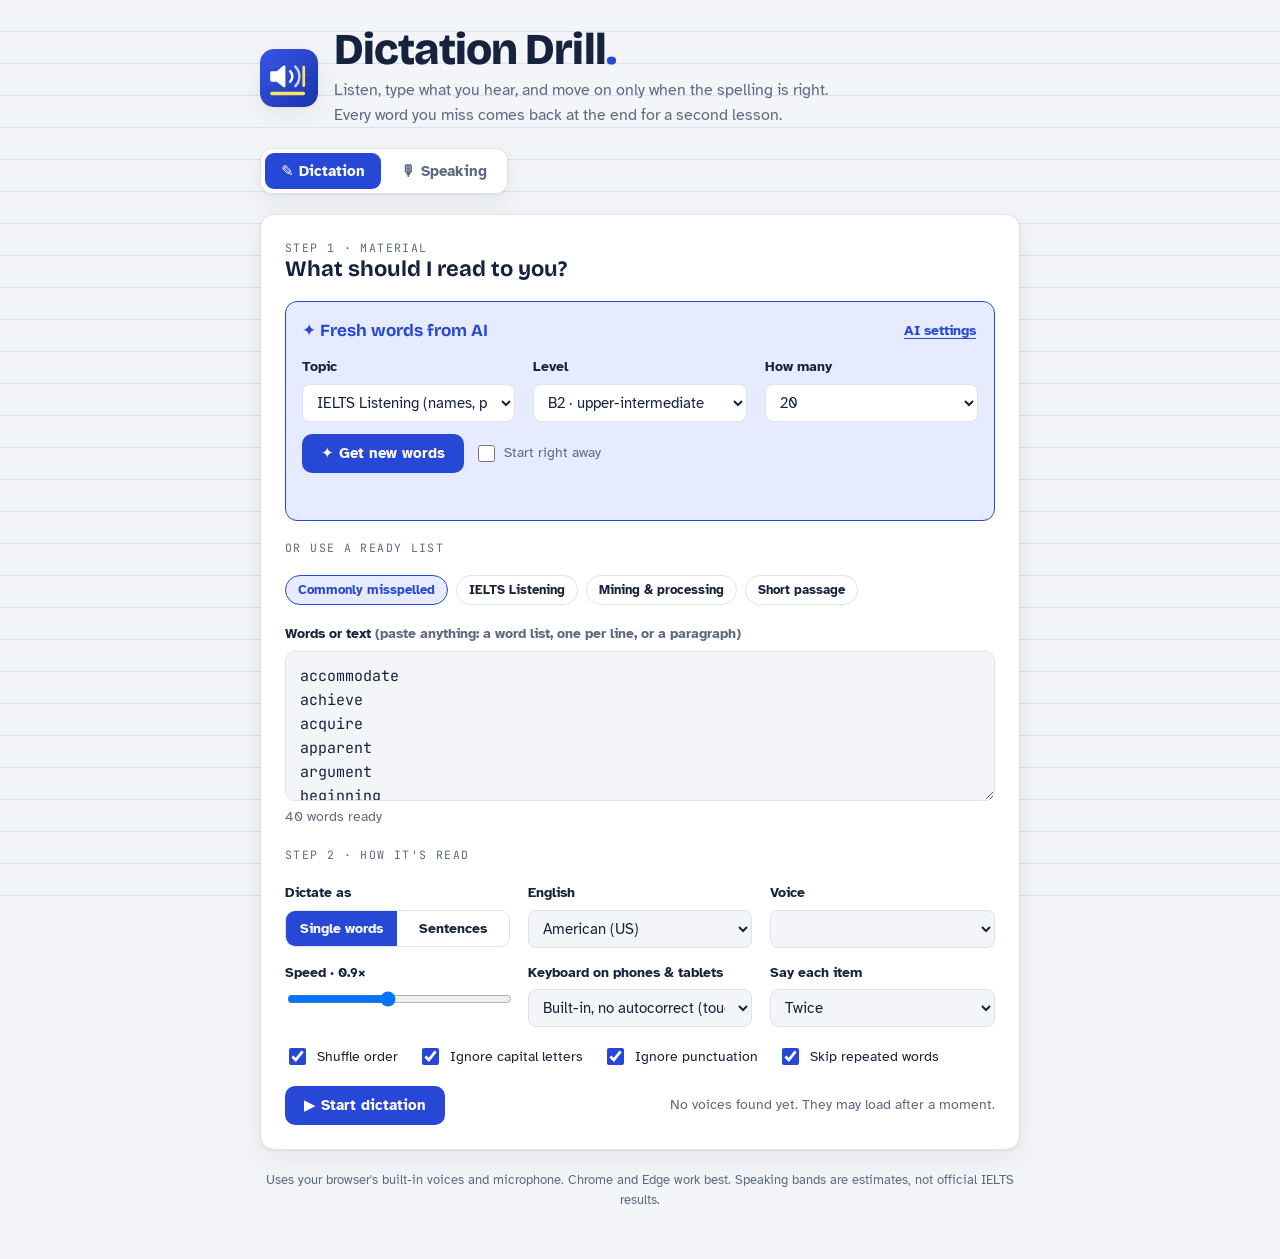
==== commit 80b32b7c: "Dictation Drill: IELTS Speaking examiner New Speaking tab: flashcard deck (built-in, AI-generated an" ====
--- a/dictation/index.html
+++ b/dictation/index.html
@@ -8,7 +8,7 @@
 <link rel="apple-touch-icon" href="icon-180.png">
 <link rel="manifest" href="manifest.webmanifest">
 <meta name="theme-color" content="#2747d6">
-<meta name="description" content="Dictation trainer: listen, type what you hear, and re-learn every word you misspell. Fresh word lists from AI.">
+<meta name="description" content="Dictation and IELTS Speaking trainer: listen and spell, or sit a speaking test with an AI examiner and get a band-score report.">
 <title>Dictation Drill</title>
 <link rel="preconnect" href="https://fonts.googleapis.com">
 <link rel="preconnect" href="https://fonts.gstatic.com" crossorigin>
@@ -171,6 +171,122 @@
 .key.down{transform:translateY(1px);filter:brightness(.92)}
 .key svg{width:24px;height:24px}
 
+/* Tabs */
+.tabs{display:flex;gap:4px;background:var(--sheet);border:1px solid var(--rule);border-radius:12px;padding:4px;align-self:flex-start;box-shadow:var(--shadow)}
+.tab{font:700 15px var(--f-body);color:var(--muted);text-decoration:none;padding:9px 16px;border-radius:9px}
+.tab[aria-current="page"]{background:var(--cobalt);color:var(--sheet)}
+.tab:focus-visible{outline:2px solid var(--cobalt);outline-offset:2px}
+.appview{display:flex;flex-direction:column;gap:20px}
+
+/* Speaking: home */
+.miccheck{display:flex;align-items:center;gap:12px;flex-wrap:wrap}
+.meter{flex:1;min-width:120px;max-width:260px;height:10px;border-radius:99px;background:var(--rule);overflow:hidden}
+.meter i{display:block;height:100%;width:0;background:var(--good);transition:width .08s linear}
+.hist{list-style:none;margin:0;padding:0;display:flex;flex-direction:column;border-top:1px solid var(--rule)}
+.hist li{display:flex;align-items:center;gap:12px;padding:10px 2px;border-bottom:1px solid var(--rule);flex-wrap:wrap}
+.hist .bandpill{font:800 18px var(--f-display);min-width:52px;text-align:center;background:var(--cobalt-soft);color:var(--cobalt);border-radius:8px;padding:4px 8px;font-variant-numeric:tabular-nums}
+.hist .hmeta{flex:1;min-width:0}
+.hist .hmeta b{display:block;font-size:15px}
+
+/* Flashcards */
+.deck{display:grid;grid-template-columns:repeat(auto-fill,minmax(220px,1fr));gap:12px}
+.fc{perspective:1200px;min-width:0}
+.fc .inner{display:grid;transition:transform .5s;transform-style:preserve-3d;height:100%}
+.fc.flip .inner{transform:rotateY(180deg)}
+.face{grid-area:1/1;backface-visibility:hidden;-webkit-backface-visibility:hidden;border:1px solid var(--rule);border-radius:12px;padding:14px;background:var(--sheet);display:flex;flex-direction:column;gap:8px;min-height:170px;cursor:pointer}
+.face.back{transform:rotateY(180deg);background:var(--paper)}
+.face h3{font:700 17px/1.3 var(--f-display);margin:0;text-wrap:balance}
+.face ul{margin:0;padding-left:18px;font-size:14px;display:flex;flex-direction:column;gap:3px}
+.face .tag{font:600 11px var(--f-mono);letter-spacing:.08em;text-transform:uppercase;color:var(--cobalt)}
+.face .tag.p2{color:var(--marker-ink);background:var(--marker);align-self:flex-start;padding:1px 6px;border-radius:4px}
+.face .tag.ai{color:var(--good)}
+.face .fcfoot{margin-top:auto;display:flex;gap:8px;align-items:center;justify-content:space-between}
+.face .small{font-size:12.5px;color:var(--muted)}
+.btn-sm{padding:7px 12px;font-size:13.5px;border-radius:8px}
+@media (prefers-reduced-motion:reduce){.fc .inner{transition:none}}
+
+/* Exam */
+.steps{display:flex;gap:6px}
+.steps span{flex:1;font:600 11.5px var(--f-mono);letter-spacing:.06em;text-transform:uppercase;text-align:center;color:var(--muted);border-top:4px solid var(--rule);padding-top:6px}
+.steps span.on{color:var(--cobalt);border-color:var(--cobalt)}
+.steps span.done{color:var(--good);border-color:var(--good)}
+.examiner{display:flex;gap:14px;align-items:flex-start}
+.avatar{flex:none;width:64px;height:64px;border-radius:50%;background:var(--cobalt-soft);color:var(--cobalt);display:grid;place-items:center;position:relative}
+.avatar svg{width:60%;height:60%}
+.avatar.talking::after{content:"";position:absolute;inset:-6px;border-radius:50%;border:2px solid var(--cobalt);animation:ring 1s ease-out infinite}
+.bubble{flex:1;min-width:0;background:var(--paper);border:1px solid var(--rule);border-radius:4px 14px 14px 14px;padding:12px 14px;display:flex;flex-direction:column;gap:4px}
+#exSay{font-size:18px;line-height:1.45}
+#exSay.hiddenq{color:var(--muted);font-style:italic;font-size:15px}
+.cue{border:2px solid var(--ink);border-radius:6px;padding:16px 18px;background:var(--sheet);box-shadow:4px 4px 0 var(--rule);display:flex;flex-direction:column;gap:6px}
+.cue h3{font:700 19px/1.3 var(--f-display);margin:0}
+.cue ul{margin:0;padding-left:20px}
+.cue .say{font-size:13.5px;color:var(--muted)}
+.prep{display:flex;flex-direction:column;gap:10px}
+.prephead{display:flex;justify-content:space-between;align-items:baseline}
+.prephead b{font:800 26px var(--f-display);font-variant-numeric:tabular-nums}
+#exNotes{min-height:90px}
+.recbar{border:1px solid var(--rule);border-radius:12px;padding:14px;display:flex;flex-direction:column;gap:10px;background:var(--paper)}
+.recstate{display:flex;align-items:center;gap:10px;font-weight:700;flex-wrap:wrap}
+.dotrec{width:12px;height:12px;border-radius:50%;background:var(--muted)}
+.dotrec.on{background:var(--bad);animation:blink 1.2s infinite}
+@keyframes blink{50%{opacity:.3}}
+.bars{display:flex;align-items:center;gap:3px;height:44px}
+.bars i{flex:1;background:var(--cobalt);border-radius:2px;height:6%;min-height:2px;opacity:.85;transition:height .1s}
+.live{font-size:15px;color:var(--ink);max-height:7.5em;overflow-y:auto;line-height:1.5}
+.live .interim{color:var(--muted)}
+
+/* Report */
+.rhero{display:grid;grid-template-columns:auto minmax(0,1fr);gap:22px;align-items:center}
+.plate{width:132px;height:132px;border-radius:20px;background:var(--cobalt);color:var(--sheet);display:flex;flex-direction:column;align-items:center;justify-content:center;gap:2px}
+.plate b{font:800 54px/1 var(--f-display);font-variant-numeric:tabular-nums}
+.plate span{font:600 11px var(--f-mono);letter-spacing:.1em;text-transform:uppercase;opacity:.85}
+.crit{display:flex;flex-direction:column;gap:10px}
+.crow{display:grid;grid-template-columns:minmax(0,11em) minmax(0,1fr) 2.6em;gap:10px;align-items:center;font-size:14px}
+.track{height:12px;border-radius:99px;background:var(--rule);position:relative;overflow:hidden}
+.track i{position:absolute;inset:0 auto 0 0;background:var(--cobalt);border-radius:99px}
+.crow b{font:800 17px var(--f-display);text-align:right;font-variant-numeric:tabular-nums}
+.scale{display:grid;grid-template-columns:minmax(0,11em) minmax(0,1fr) 2.6em;gap:10px;font:11px var(--f-mono);color:var(--muted)}
+.scale div{display:flex;justify-content:space-between}
+.mgrid{display:grid;grid-template-columns:repeat(auto-fit,minmax(140px,1fr));gap:10px}
+.mtile{border:1px solid var(--rule);border-radius:12px;padding:12px;display:flex;flex-direction:column;gap:2px;min-width:0}
+.mtile b{font:800 24px/1.1 var(--f-display);font-variant-numeric:tabular-nums}
+.mtile span{font-size:12.5px;color:var(--muted)}
+.mtile em{font-style:normal;font-size:12px;font-weight:700}
+.mtile em.good{color:var(--good)} .mtile em.warn{color:var(--marker-ink);background:var(--marker);align-self:flex-start;padding:0 5px;border-radius:4px} .mtile em.bad{color:var(--bad)}
+.rsec{display:flex;flex-direction:column;gap:10px}
+.rsec h3{font:700 18px var(--f-display);margin:0}
+.rsec p{margin:0;max-width:70ch}
+.critnotes{display:grid;grid-template-columns:repeat(auto-fit,minmax(260px,1fr));gap:12px}
+.cn{border:1px solid var(--rule);border-radius:12px;padding:12px 14px;display:flex;flex-direction:column;gap:6px;min-width:0}
+.cn h4{margin:0;font:700 15px var(--f-body);display:flex;justify-content:space-between;gap:8px}
+.cn ul{margin:0;padding-left:18px;font-size:14px;color:var(--muted)}
+.mlist{list-style:none;margin:0;padding:0;display:flex;flex-direction:column;border-top:1px solid var(--rule)}
+.mlist li{padding:12px 2px;border-bottom:1px solid var(--rule);display:flex;flex-direction:column;gap:4px}
+.mlist .mt{font:600 11px var(--f-mono);letter-spacing:.08em;text-transform:uppercase;color:var(--cobalt)}
+.mlist .said{font-family:var(--f-mono);font-size:14.5px;color:var(--bad);text-decoration:line-through;text-decoration-thickness:1px;overflow-wrap:anywhere}
+.mlist .better{font-family:var(--f-mono);font-size:14.5px;color:var(--good);font-weight:600;overflow-wrap:anywhere}
+.mlist .why{font-size:14px;color:var(--muted)}
+.vocab{display:grid;grid-template-columns:repeat(auto-fit,minmax(230px,1fr));gap:10px}
+.vocab div{border:1px solid var(--rule);border-radius:10px;padding:10px 12px;font-size:14px;min-width:0}
+.vocab .from{font-family:var(--f-mono);color:var(--muted)}
+.vocab .to{font-family:var(--f-mono);font-weight:700;color:var(--cobalt)}
+.qa details{border:1px solid var(--rule);border-radius:12px;padding:10px 14px;background:var(--sheet)}
+.qa details+details{margin-top:8px}
+.qa summary{cursor:pointer;font-weight:700;display:flex;gap:10px;align-items:baseline}
+.qa summary .qn{font:600 12px var(--f-mono);color:var(--muted);flex:none}
+.qa .tr{font-size:15px;background:var(--paper);border-radius:8px;padding:10px 12px;margin:10px 0 6px;overflow-wrap:anywhere}
+.qa audio{width:100%;max-width:420px;height:36px}
+.qa .qm{font-size:12.5px;color:var(--muted);font-family:var(--f-mono)}
+.plan{margin:0;padding-left:22px;display:flex;flex-direction:column;gap:8px}
+.plan li b{display:block}
+.model{background:var(--paper);border:1px solid var(--rule);border-radius:12px;padding:14px;font-size:15px;white-space:pre-wrap;overflow-wrap:anywhere}
+.caveat{font-size:13px;color:var(--muted);border-top:1px solid var(--rule);padding-top:10px}
+.marking{display:flex;flex-direction:column;align-items:center;gap:12px;padding:30px 0;text-align:center}
+.marking .spin{width:34px;height:34px;border-width:3px;color:var(--cobalt)}
+@media (max-width:520px){.rhero{grid-template-columns:1fr;justify-items:start}.plate{width:110px;height:110px}.plate b{font-size:44px}
+  .crow,.scale{grid-template-columns:minmax(0,7.5em) minmax(0,1fr) 2.4em}.examiner .avatar{width:48px;height:48px}#exSay{font-size:16.5px}}
+@media print{.tabs,footer,#spkHome,#spkDeckSec,#spkHistSec,.noprint{display:none!important}body{background:#fff}.sheet{box-shadow:none;border:0}}
+
 /* Split screen while drilling on a touch device */
 body.drilling{overflow:hidden}
 body.drilling #drill{position:fixed;left:0;right:0;top:var(--vvtop,0px);height:var(--vvh,100dvh);z-index:30;margin:0;border:0;border-radius:0;box-shadow:none;padding:0;gap:0;display:flex;flex-direction:column}
@@ -210,10 +326,16 @@
       <svg class="logo" viewBox="0 0 512 512" aria-hidden="true"><defs><linearGradient id="lg" x1="0" y1="0" x2="1" y2="1"><stop offset="0" stop-color="#3556e8"/><stop offset="1" stop-color="#1c34a8"/></linearGradient></defs><rect width="512" height="512" rx="112" fill="url(#lg)"/><g stroke="#fff" stroke-opacity=".1" stroke-width="6"><line x1="64" y1="150" x2="448" y2="150"/><line x1="64" y1="226" x2="448" y2="226"/><line x1="64" y1="302" x2="448" y2="302"/></g><path d="M104 196h44l58-48c8-6 18-1 18 9v170c0 10-10 15-18 9l-58-48h-44c-8 0-14-6-14-14v-64c0-8 6-14 14-14z" fill="#fff"/><g fill="none" stroke="#fff" stroke-width="22" stroke-linecap="round"><path d="M266 196a64 64 0 0 1 0 92"/><path d="M312 156a122 122 0 0 1 0 172" stroke-opacity=".75"/></g><rect x="374" y="148" width="24" height="188" rx="12" fill="#ffe266"/><rect x="90" y="378" width="308" height="30" rx="15" fill="#ffe266"/></svg>
       <div class="txt">
         <h1>Dictation Drill<span class="dot">.</span></h1>
-        <p>Listen, type what you hear, and move on only when the spelling is right. Every word you miss comes back at the end for a second lesson.</p>
+        <p id="brandSub">Listen, type what you hear, and move on only when the spelling is right. Every word you miss comes back at the end for a second lesson.</p>
       </div>
     </div>
   </header>
+
+  <nav class="tabs" id="tabs" aria-label="Sections">
+    <a href="#dictation" class="tab" data-tab="dictation" aria-current="page">✎ Dictation</a>
+    <a href="#speaking" class="tab" data-tab="speaking">🎙 Speaking</a>
+  </nav>
+  <div id="dictApp" class="appview">
 
   <!-- SETUP -->
   <section class="sheet" id="setup">
@@ -395,7 +517,127 @@
     </div>
   </section>
 
-  <footer>Uses your browser's built-in voices. Chrome and Edge have the most natural English voices.</footer>
+  </div>
+<div id="spkApp" class="appview" hidden>
+  <!-- SPEAKING HOME -->
+  <section class="sheet" id="spkHome">
+    <div><div class="eyebrow">IELTS Speaking · examiner mode</div><h2>Sit a speaking test</h2></div>
+    <p class="meta" style="margin:0">The examiner asks the questions out loud and records your answers. When you finish, it transcribes and marks the test against the four IELTS criteria and writes you a full report.</p>
+    <div class="field">
+      <label>Test</label>
+      <div class="seg" id="spkModeSeg">
+        <button type="button" data-mode="full" aria-pressed="true">Full test</button>
+        <button type="button" data-mode="p1" aria-pressed="false">Part 1</button>
+        <button type="button" data-mode="p2" aria-pressed="false">Part 2</button>
+        <button type="button" data-mode="p3" aria-pressed="false">Part 3</button>
+      </div>
+      <div class="meta" id="spkModeInfo"></div>
+    </div>
+    <div class="grid">
+      <div class="field">
+        <label for="spkVoice">Examiner voice</label>
+        <select id="spkVoice"></select>
+      </div>
+      <div class="field">
+        <label for="spkEngine">Transcription</label>
+        <select id="spkEngine">
+          <option value="browser">Browser speech recognition (free, live)</option>
+          <option value="groq">Groq Whisper (free key, more accurate)</option>
+        </select>
+      </div>
+    </div>
+    <div class="toggles">
+      <label><input type="checkbox" id="spkShowQ" checked> Show question text</label>
+      <label><input type="checkbox" id="spkLive" checked> Show live transcript</label>
+      <label><input type="checkbox" id="spkAutoStop" checked> Move on after a long silence</label>
+    </div>
+    <div class="note" id="spkEngineNote"></div>
+    <div class="miccheck">
+      <button class="btn btn-ghost" id="micTest" type="button">🎙 Check microphone</button>
+      <div class="meter" id="micMeter" aria-hidden="true"><i></i></div>
+      <span class="meta" id="micMsg"></span>
+    </div>
+    <div class="row">
+      <button class="btn btn-primary" id="spkStart" type="button">▶ Start the test</button>
+      <span class="meta" id="spkAiInfo"></span>
+      <button class="linkbtn" id="spkAiSet" type="button">AI settings</button>
+    </div>
+    <div class="status" id="spkStatus" role="status"></div>
+  </section>
+
+  <!-- FLASHCARDS -->
+  <section class="sheet" id="spkDeckSec">
+    <div class="drillhead">
+      <div><div class="eyebrow">Question source</div><h2>Speaking flashcards</h2></div>
+      <span class="count" id="deckCount"></span>
+    </div>
+    <p class="meta" style="margin:0">Tests are built from these cards. Tap a card to flip it, or practise one card on its own.</p>
+    <div class="row">
+      <div class="presets" id="deckFilter">
+        <button type="button" class="chip" data-f="all" aria-pressed="true">All</button>
+        <button type="button" class="chip" data-f="p1" aria-pressed="false">Part 1 topics</button>
+        <button type="button" class="chip" data-f="p2" aria-pressed="false">Part 2 &amp; 3 cue cards</button>
+        <button type="button" class="chip" data-f="new" aria-pressed="false">AI &amp; my cards</button>
+      </div>
+    </div>
+    <div class="deck" id="deck"></div>
+    <div class="row">
+      <button class="btn btn-ghost" id="deckMore" type="button" hidden>Show more cards</button>
+      <span class="spacer"></span>
+      <button class="btn btn-ghost" id="deckAi" type="button">✦ New cards from AI</button>
+      <button class="btn btn-ghost" id="deckAddT" type="button" aria-expanded="false">Add my own</button>
+    </div>
+    <div class="status" id="deckStatus" role="status"></div>
+    <div class="field" id="deckAddBox" hidden>
+      <label for="deckAdd">Paste your cards <span class="meta">(leave a blank line between cards)</span></label>
+      <textarea id="deckAdd" spellcheck="false" placeholder="Topic: Coffee&#10;Do you drink coffee?&#10;When do you usually drink it?&#10;&#10;Describe a teacher who helped you&#10;- who this teacher was&#10;- what subject they taught&#10;- what they did for you&#10;and explain why you remember them&#10;Part 3:&#10;What makes a good teacher?&#10;Will computers replace teachers?"></textarea>
+      <div class="row"><button class="btn btn-primary" id="deckAddGo" type="button">Add cards</button><span class="meta">A card starting with “Describe” becomes a Part 2 cue card; lines after “Part 3:” become its follow-up questions.</span></div>
+    </div>
+  </section>
+
+  <!-- HISTORY -->
+  <section class="sheet" id="spkHistSec" hidden>
+    <div><div class="eyebrow">Your progress</div><h2>Past reports</h2></div>
+    <ul class="hist" id="spkHist"></ul>
+  </section>
+
+  <!-- EXAM -->
+  <section class="sheet exam" id="spkExam" hidden>
+    <div class="drillhead">
+      <div><div class="eyebrow" id="exPartLbl">Part 1</div><h2 id="exPartTitle">Introduction and interview</h2></div>
+      <div class="row headr"><span class="count" id="exClock">00:00</span><button class="btn btn-ghost" id="exEnd" type="button">End test</button></div>
+    </div>
+    <div class="steps" id="exSteps"></div>
+    <div class="examiner">
+      <div class="avatar" id="exAvatar" aria-hidden="true">
+        <svg viewBox="0 0 48 48"><circle cx="24" cy="18" r="9" fill="currentColor"/><path d="M8 44c1.5-9 8-14 16-14s14.5 5 16 14z" fill="currentColor"/></svg>
+      </div>
+      <div class="bubble" id="exBubble"><span class="eyebrow">Examiner</span><div id="exSay"></div></div>
+    </div>
+    <div class="cue" id="exCue" hidden></div>
+    <div class="prep" id="exPrep" hidden>
+      <div class="prephead"><span class="eyebrow">Preparation time</span><b id="exPrepT">1:00</b></div>
+      <div class="progress"><i id="exPrepBar"></i></div>
+      <textarea id="exNotes" placeholder="Notes (optional, not marked)"></textarea>
+      <button class="btn btn-primary" id="exPrepSkip" type="button">I'm ready, start speaking</button>
+    </div>
+    <div class="recbar" id="exRec" hidden>
+      <div class="recstate"><span class="dotrec" id="exDot"></span><span id="exState">Recording</span><span class="count" id="exRecT">0:00</span><span class="meta" id="exRecMax"></span></div>
+      <div class="bars" id="exBars" aria-hidden="true"></div>
+      <div class="live" id="exLive" hidden></div>
+    </div>
+    <div class="row">
+      <button class="btn btn-ghost" id="exRepeat" type="button">Repeat the question</button>
+      <span class="spacer"></span>
+      <button class="btn btn-primary" id="exDone" type="button" disabled>Finish answer</button>
+    </div>
+  </section>
+
+  <!-- MARKING / REPORT -->
+  <section class="sheet" id="spkReport" hidden></section>
+</div>
+
+  <footer>Uses your browser's built-in voices and microphone. Chrome and Edge work best. Speaking bands are estimates, not official IELTS results.</footer>
 </div>
 
 <script>
@@ -482,6 +724,7 @@
   const okSaved = saved && voices.some(v => v.name === saved && v.lang.replace('_','-').toLowerCase() === want);
   if (okSaved) sel.value = saved;
   $('voiceWarn').textContent = voices.length ? '' : 'No voices found yet. They may load after a moment.';
+  fillSpkVoices();
 }
 $('accent').value = store.get('accent', 'en-US');
 $('accent').onchange = () => { store.set('accent', $('accent').value); store.set('voice', ''); loadVoices(); };
@@ -1081,6 +1324,742 @@
     else if (e.key.length === 1) { e.preventDefault(); typeKey(e.key === ' ' ? '␣' : e.key) }
   }
 });
+
+/* =====================================================================
+   SPEAKING — IELTS examiner
+   ===================================================================== */
+
+/* ---------- Tabs (hash routing) ---------- */
+function route(){
+  const t = location.hash === '#speaking' ? 'speaking' : 'dictation';
+  $('dictApp').hidden = t !== 'dictation';
+  $('spkApp').hidden = t !== 'speaking';
+  document.querySelectorAll('#tabs .tab').forEach(a => { if (a.dataset.tab === t) a.setAttribute('aria-current', 'page'); else a.removeAttribute('aria-current') });
+  $('brandSub').textContent = t === 'speaking'
+    ? 'A speaking examiner that asks real IELTS-style questions, records you, and marks your answers with a full band-score report.'
+    : 'Listen, type what you hear, and move on only when the spelling is right. Every word you miss comes back at the end for a second lesson.';
+  if (t === 'dictation') { if (exam) stopExam(true) }
+  else { document.body.classList.remove('drilling'); if (synth && !exam) synth.cancel(); aiInfo(); engineNote(); renderHistory() }
+}
+window.addEventListener('hashchange', route);
+
+/* ---------- Built-in flashcards ---------- */
+const P1 = [
+  ['Work or studies', ['Do you work or are you a student?', 'What do you like most about your studies or your job?', 'Is there anything you find difficult about it?', 'What would you like to do in the future?']],
+  ['Hometown', ['Where is your hometown?', 'What do you like about living there?', 'How has your hometown changed in recent years?', 'Would you recommend it to visitors? Why?']],
+  ['Home', ['Do you live in a house or an apartment?', 'Which room do you spend the most time in?', 'What would you like to change about your home?', 'Do you plan to live there for a long time?']],
+  ['Daily routine', ['What does a typical weekday look like for you?', 'Are you a morning person or an evening person?', 'Has your routine changed since you were a child?', 'Is there anything you would like to change about your routine?']],
+  ['Reading', ['Do you enjoy reading?', 'What kind of things do you usually read?', 'Do you prefer paper books or e-books?', 'Did you read much when you were a child?']],
+  ['Music', ['What kind of music do you like?', 'When do you usually listen to music?', 'Have you ever learned to play an instrument?', 'Is music important in your culture?']],
+  ['Weather', ['What is the weather like where you live?', 'What is your favourite kind of weather?', 'Does the weather affect your mood?', 'Do you check the weather forecast often?']],
+  ['Mobile phones', ['How often do you use your phone?', 'What do you mostly use it for?', 'Could you live without a smartphone for a week?', 'What was your first phone like?']],
+  ['Food', ['What is your favourite food?', 'Do you prefer eating at home or eating out?', 'Can you cook?', 'Is there any food you did not like as a child but enjoy now?']],
+  ['Travel', ['Do you like travelling?', 'Where did you go on your last trip?', 'Do you prefer travelling alone or with others?', 'Where would you like to travel in the future?']],
+  ['Friends', ['How often do you see your friends?', 'What do you usually do together?', 'Is it easy for you to make new friends?', 'Do you still keep in touch with friends from school?']],
+  ['Sport and exercise', ['Do you do any sport?', 'What sports are popular in your country?', 'Did you play sports at school?', 'Do you think people exercise enough nowadays?']],
+  ['Shopping', ['Do you enjoy shopping?', 'Do you prefer shopping online or in shops?', 'What was the last thing you bought?', 'Do you think people buy too many things?']],
+  ['The internet', ['How much time do you spend online each day?', 'What websites do you visit most?', 'Has the internet changed the way you study or work?', 'Do you think children should use the internet?']]
+];
+const P2 = [
+  ['Describe a person who has had an important influence on your life', ['who this person is', 'how you know them', 'what they have done for you'], 'and explain why they have influenced you so much',
+    ['What kinds of people are role models for young people today?', 'Do celebrities have a positive or negative influence on children?', 'Who has more influence on children, parents or teachers?', 'How has the influence of family changed compared with the past?']],
+  ['Describe a place you have visited that you would like to go back to', ['where it is', 'when you went there', 'what you did there'], 'and explain why you would like to go back',
+    ['Why do people like to visit places they have been to before?', 'How does tourism affect local communities?', 'Should historic places be protected from mass tourism?', 'Will people travel more or less in the future?']],
+  ['Describe a skill that took you a long time to learn', ['what the skill is', 'when you started learning it', 'how you learned it'], 'and explain why it took so long',
+    ['Which skills are most important for young people today?', 'Is it better to learn a skill from a teacher or by yourself?', 'Why do some people give up when learning something new?', 'Should schools teach more practical skills?']],
+  ['Describe a time when you helped someone', ['who you helped', 'what the situation was', 'how you helped them'], 'and explain how you felt about it',
+    ['Why do some people enjoy helping others?', 'Should helping the community be part of school education?', 'Do people help their neighbours less than in the past?', 'What can governments do to encourage volunteering?']],
+  ['Describe a book or film that made you think', ['what it was', 'when you read or watched it', 'what it was about'], 'and explain why it made you think',
+    ['Why do people still read books when they can watch films?', 'Should films that are based on true events be completely accurate?', 'How do books and films influence the way people think?', 'Will cinemas still exist in twenty years?']],
+  ['Describe a piece of technology that you find useful', ['what it is', 'when you got it', 'how often you use it'], 'and explain why it is useful to you',
+    ['How has technology changed the way people communicate?', 'Do older people find it harder to use new technology?', 'Are people too dependent on technology?', 'What technology will be most important in the future?']],
+  ['Describe an important decision you made', ['what the decision was', 'when you made it', 'who helped you decide'], 'and explain why it was important',
+    ['What important decisions do young people have to make?', 'Should parents make decisions for their children?', 'Why do some people find it hard to make decisions?', 'Is it better to decide quickly or to take a long time?']],
+  ['Describe a memorable journey you have made', ['where you went', 'how you travelled', 'who you were with'], 'and explain why it was memorable',
+    ['What are the advantages of travelling by train compared with flying?', 'How could public transport be improved in your city?', 'Why do some people prefer to drive their own car?', 'How will travel change in the future?']],
+  ['Describe a time when you were very busy', ['when it was', 'what you had to do', 'how you managed your time'], 'and explain how you felt during that time',
+    ['Why are people so busy these days?', 'Is it good for people to be busy?', 'How can people balance work and free time?', 'Do you think working hours will become shorter in the future?']],
+  ['Describe an environmental problem in the area where you live', ['what the problem is', 'what causes it', 'how it affects people'], 'and explain what could be done about it',
+    ['Who should be responsible for protecting the environment?', 'Can industry, such as mining, grow without harming the environment?', 'Do individuals or governments have more power to solve environmental problems?', 'How can children be taught to care about nature?']],
+  ['Describe a goal you would like to achieve in the future', ['what the goal is', 'when you set it', 'what you are doing to achieve it'], 'and explain why this goal is important to you',
+    ['Why is it important for people to set goals?', 'Should young people be ambitious?', 'How do goals change as people get older?', 'Is success mainly about hard work or luck?']],
+  ['Describe a celebration or festival that is important in your country', ['what it is', 'when it happens', 'what people do'], 'and explain why it is important',
+    ['Why are traditional festivals important?', 'Are traditional celebrations losing their meaning?', 'How do festivals bring people together?', 'Should governments spend money on public celebrations?']],
+  ['Describe a teacher who helped you', ['who the teacher was', 'what subject they taught', 'what they did that helped you'], 'and explain why you remember them',
+    ['What qualities make a good teacher?', 'Will online learning replace traditional classrooms?', 'Should teachers be paid more?', 'Is it better to study in small classes or large ones?']],
+  ['Describe a time you had to learn something quickly', ['what you had to learn', 'why you had to learn it quickly', 'how you learned it'], 'and explain how well you did',
+    ['Do people learn better under pressure?', 'How has the internet changed the way people learn?', 'Is it better to learn in a group or alone?', 'Why do adults sometimes find it harder to learn than children?']]
+];
+const BUILTIN = [
+  ...P1.map(([t, q], i) => ({ id: 'b1-' + i, type: 'p1', title: t, questions: q, src: 'built-in' })),
+  ...P2.map(([t, b, e, p3], i) => ({ id: 'b2-' + i, type: 'p2', title: t, bullets: b, explain: e, part3: p3, src: 'built-in' }))
+];
+const myCards = () => store.get('spkDeck', []);
+const allCards = () => [...myCards(), ...BUILTIN];
+let deckFilter = 'all', deckLimit = 12;
+
+function cardHTML(c){
+  if (c.type === 'p1') return `
+    <div class="face front"><span class="tag ${c.src !== 'built-in' ? 'ai' : ''}">Part 1 · ${c.src === 'built-in' ? 'topic' : c.src}</span><h3>${esc(c.title)}</h3>
+      <span class="small">${c.questions.length} questions · tap to see them</span>
+      <div class="fcfoot"><button class="btn btn-ghost btn-sm" data-practise="${c.id}" type="button">Practise</button></div></div>
+    <div class="face back"><span class="tag">Part 1 · ${esc(c.title)}</span><ul>${c.questions.map(q => `<li>${esc(q)}</li>`).join('')}</ul>
+      <div class="fcfoot"><span class="small">tap to flip</span><button class="btn btn-primary btn-sm" data-practise="${c.id}" type="button">Practise</button></div></div>`;
+  return `
+    <div class="face front"><span class="tag p2">Part 2 cue card${c.src !== 'built-in' ? ' · ' + esc(c.src) : ''}</span><h3>${esc(c.title)}</h3>
+      <span class="small">You should say:</span><ul>${c.bullets.map(b => `<li>${esc(b)}</li>`).join('')}</ul><span class="small">${esc(c.explain || '')}</span>
+      <div class="fcfoot"><span class="small">tap for Part 3</span><button class="btn btn-ghost btn-sm" data-practise="${c.id}" type="button">Practise</button></div></div>
+    <div class="face back"><span class="tag">Part 3 discussion</span><ul>${(c.part3 || []).map(q => `<li>${esc(q)}</li>`).join('')}</ul>
+      <div class="fcfoot"><span class="small">tap to flip</span><button class="btn btn-primary btn-sm" data-practise="${c.id}" type="button">Practise 2 + 3</button></div></div>`;
+}
+function renderDeck(){
+  const used = new Set(store.get('spkUsed', []));
+  let cards = allCards();
+  if (deckFilter === 'p1') cards = cards.filter(c => c.type === 'p1');
+  if (deckFilter === 'p2') cards = cards.filter(c => c.type === 'p2');
+  if (deckFilter === 'new') cards = cards.filter(c => c.src !== 'built-in');
+  const p1n = allCards().filter(c => c.type === 'p1').length, p2n = allCards().length - p1n;
+  $('deckCount').textContent = `${p1n} topics · ${p2n} cue cards`;
+  const d = $('deck'); d.innerHTML = '';
+  if (!cards.length) { d.innerHTML = '<p class="meta">No cards here yet. Ask the AI for new cards or add your own below.</p>' }
+  cards.slice(0, deckLimit).forEach(c => {
+    const el = document.createElement('div'); el.className = 'fc'; el.dataset.id = c.id;
+    el.innerHTML = `<div class="inner">${cardHTML(c)}</div>`;
+    if (used.has(c.id)) el.querySelector('.front .small').insertAdjacentHTML('afterend', '<span class="small">✓ practised</span>');
+    d.appendChild(el);
+  });
+  $('deckMore').hidden = cards.length <= deckLimit;
+}
+$('deck').addEventListener('click', e => {
+  const p = e.target.closest('[data-practise]');
+  if (p) { e.stopPropagation(); const c = allCards().find(x => x.id === p.dataset.practise); if (c) startExam(planFor('card', c)); return }
+  const f = e.target.closest('.fc'); if (f) f.classList.toggle('flip');
+});
+document.querySelectorAll('#deckFilter .chip').forEach(b => b.onclick = () => {
+  deckFilter = b.dataset.f; deckLimit = 12;
+  document.querySelectorAll('#deckFilter .chip').forEach(x => x.setAttribute('aria-pressed', String(x === b))); renderDeck();
+});
+$('deckMore').onclick = () => { deckLimit += 12; renderDeck() };
+$('deckAddT').onclick = () => { const b = $('deckAddBox'); b.hidden = !b.hidden; $('deckAddT').setAttribute('aria-expanded', String(!b.hidden)) };
+function deckStatus(html, kind){ const s = $('deckStatus'); s.className = 'status ' + (kind || ''); s.innerHTML = html }
+function saveCards(newOnes){
+  const mine = myCards(), titles = new Set(allCards().map(c => c.title.toLowerCase()));
+  const fresh = newOnes.filter(c => c.title && !titles.has(c.title.toLowerCase()) && titles.add(c.title.toLowerCase()));
+  store.set('spkDeck', [...fresh, ...mine].slice(0, 300)); renderDeck();
+  return fresh.length;
+}
+$('deckAddGo').onclick = () => {
+  const blocks = $('deckAdd').value.split(/\n\s*\n/).map(b => b.split('\n').map(l => l.trim()).filter(Boolean)).filter(b => b.length);
+  const cards = blocks.map((ls, i) => {
+    const id = 'm' + Date.now().toString(36) + i;
+    if (/^describe\b/i.test(ls[0])) {
+      const p3i = ls.findIndex(l => /^part\s*3\s*:?$/i.test(l));
+      const body = p3i >= 0 ? ls.slice(1, p3i) : ls.slice(1);
+      return { id, type: 'p2', src: 'mine', title: ls[0],
+        bullets: body.filter(l => /^[-•*]/.test(l)).map(l => l.replace(/^[-•*]\s*/, '')),
+        explain: body.find(l => /^and explain/i.test(l)) || '',
+        part3: p3i >= 0 ? ls.slice(p3i + 1) : [] };
+    }
+    const title = ls[0].replace(/^topic\s*:\s*/i, '');
+    const qs = /^topic\s*:/i.test(ls[0]) ? ls.slice(1) : ls;
+    return { id, type: 'p1', src: 'mine', title: /^topic\s*:/i.test(ls[0]) ? title : 'My questions', questions: qs };
+  }).filter(c => (c.type === 'p1' ? c.questions.length : c.bullets.length));
+  const n = saveCards(cards);
+  deckStatus(n ? `${n} ${n === 1 ? 'card' : 'cards'} added to your deck.` : 'No new cards found. Check the format in the example.', n ? 'ok' : 'err');
+  if (n) $('deckAdd').value = '';
+};
+$('deckAi').onclick = async () => {
+  const btn = $('deckAi'); btn.disabled = true;
+  deckStatus(`<span class="spin"></span> Asking ${PROVIDERS[aiProv.value].name} for new speaking cards…`, 'wait');
+  try {
+    const have = allCards().map(c => c.title).slice(0, 120).join(' | ');
+    const text = await callLLM([
+      { role: 'system', content: 'You write authentic IELTS Speaking test material in the style of official Cambridge IELTS books. Answer with one JSON object only.' },
+      { role: 'user', content: `Create 3 new IELTS Speaking Part 1 topics (4 questions each) and 4 new Part 2 cue cards, each with 3 "You should say" points, an "and explain" line, and 4 linked Part 3 discussion questions. Mix everyday topics with work, study, technology, society and environment. Do not repeat these existing topics: ${have}.\nReturn JSON exactly like: {"part1":[{"topic":"...","questions":["...","...","...","..."]}],"part2":[{"title":"Describe ...","bullets":["...","...","..."],"explain":"and explain ...","part3":["...","...","...","..."]}]}` }
+    ], { maxTokens: 5000 });
+    const j = parseObj(text);
+    if (!j) throw new Error('The AI reply could not be read. Try again.');
+    const t = Date.now().toString(36);
+    const cards = [
+      ...(j.part1 || []).map((c, i) => ({ id: 'a1' + t + i, type: 'p1', src: 'AI', title: String(c.topic || c.title || ''), questions: (c.questions || []).map(String).filter(Boolean) })),
+      ...(j.part2 || []).map((c, i) => ({ id: 'a2' + t + i, type: 'p2', src: 'AI', title: String(c.title || ''), bullets: (c.bullets || []).map(String), explain: String(c.explain || ''), part3: (c.part3 || []).map(String) }))
+    ].filter(c => c.title && (c.type === 'p1' ? c.questions.length >= 2 : c.bullets.length >= 2));
+    const n = saveCards(cards);
+    deckFilter = 'new'; document.querySelectorAll('#deckFilter .chip').forEach(x => x.setAttribute('aria-pressed', String(x.dataset.f === 'new'))); renderDeck();
+    deckStatus(n ? `${n} new cards saved to your deck. They stay here, so the AI is not asked again for them.` : 'The AI only suggested topics you already have. Try again.', n ? 'ok' : 'err');
+  } catch (e) { deckStatus(esc(e.message), 'err') }
+  finally { btn.disabled = false }
+};
+function parseObj(text){
+  text = String(text).replace(/<think>[\s\S]*?<\/think>/gi, '').replace(/```(?:json)?/gi, '');
+  const a = text.indexOf('{'), b = text.lastIndexOf('}');
+  if (a < 0 || b <= a) return null;
+  try { return JSON.parse(text.slice(a, b + 1)) } catch (e) {
+    try { return JSON.parse(text.slice(a, b + 1).replace(/,\s*([}\]])/g, '$1')) } catch (e2) { return null }
+  }
+}
+renderDeck();
+
+/* ---------- Home settings ---------- */
+let spkMode = store.get('spkMode', 'full');
+const MODE_INFO = {
+  full: 'Parts 1, 2 and 3, like the real test. About 12 to 14 minutes.',
+  p1: 'Part 1 only: two topics, about 8 short questions. About 4 to 5 minutes.',
+  p2: 'Part 2 only: one cue card, one minute to prepare, up to two minutes to speak.',
+  p3: 'Part 3 only: four discussion questions linked to a cue card topic. About 5 minutes.'
+};
+function setMode(m){ spkMode = m; store.set('spkMode', m); document.querySelectorAll('#spkModeSeg button').forEach(b => b.setAttribute('aria-pressed', String(b.dataset.mode === m))); $('spkModeInfo').textContent = MODE_INFO[m] }
+document.querySelectorAll('#spkModeSeg button').forEach(b => b.onclick = () => setMode(b.dataset.mode));
+setMode(spkMode);
+const SRClass = window.SpeechRecognition || window.webkitSpeechRecognition;
+$('spkEngine').value = store.get('spkEngine', SRClass ? 'browser' : 'groq');
+function engineNote(){
+  const e = $('spkEngine').value;
+  store.set('spkEngine', e);
+  $('spkEngineNote').innerHTML = e === 'browser'
+    ? (SRClass ? 'Live transcription is built into your browser and free. In Chrome it is processed by Google, so it may need a VPN in some regions. It tends to drop “um” and “uh”, so hesitation is judged from timing instead.' : '<b>This browser has no built-in speech recognition.</b> Use Chrome, Edge or Safari, or switch to Groq Whisper.')
+    : `Your answers are recorded and sent to Groq Whisper after each one. It is more accurate and keeps fillers like “um”. It needs a free Groq key in AI settings (provider: Groq) ${provCfg('groq').key ? '<b style="color:var(--good)">· key saved ✓</b>' : '<b style="color:var(--bad)">· no key saved yet</b>'}.`;
+}
+$('spkEngine').onchange = engineNote; engineNote();
+['spkShowQ', 'spkLive', 'spkAutoStop'].forEach(id => { const v = store.get(id, null); if (v !== null) $(id).checked = v; $(id).onchange = () => store.set(id, $(id).checked) });
+function fillSpkVoices(){
+  const sel = $('spkVoice'); if (!sel) return;
+  const saved = store.get('spkVoice', ''), want = $('accent').value.toLowerCase();
+  sel.innerHTML = '';
+  const vs = voices.slice().sort((a, b) => ((a.lang.replace('_', '-').toLowerCase() === want ? 0 : 2) + (/natural|neural|online/i.test(a.name) ? 0 : 1)) - ((b.lang.replace('_', '-').toLowerCase() === want ? 0 : 2) + (/natural|neural|online/i.test(b.name) ? 0 : 1)));
+  vs.forEach(v => { const o = document.createElement('option'); o.value = v.name; o.textContent = `${v.name.replace(/^Microsoft |^Google /, '')} (${v.lang})`; sel.appendChild(o) });
+  if (saved && vs.some(v => v.name === saved)) sel.value = saved;
+}
+$('spkVoice').onchange = () => store.set('spkVoice', $('spkVoice').value);
+function aiInfo(){ $('spkAiInfo').textContent = `Marking by: ${PROVIDERS[aiProv.value].name}${provCfg().key || PROVIDERS[aiProv.value].key !== 'required' ? '' : ' (key needed)'}` }
+aiInfo();
+$('spkAiSet').onclick = () => { location.hash = '#dictation'; setTimeout(() => { $('aiSettings').hidden = false; $('aiSetToggle').setAttribute('aria-expanded', 'true'); $('aiBox').scrollIntoView({ behavior: 'smooth' }) }, 50) };
+function spkStatus(html, kind){ const s = $('spkStatus'); s.className = 'status ' + (kind || ''); s.innerHTML = html }
+
+/* ---------- Microphone ---------- */
+const mic = { stream: null, ctx: null, analyser: null, buf: null };
+async function ensureMic(){
+  if (mic.stream && mic.stream.getAudioTracks().some(t => t.readyState === 'live')) { if (mic.ctx.state === 'suspended') await mic.ctx.resume(); return }
+  if (!navigator.mediaDevices || !navigator.mediaDevices.getUserMedia) throw new Error('This browser cannot use the microphone here. Open the app at its GitHub address in Chrome, Edge or Safari.');
+  try { mic.stream = await navigator.mediaDevices.getUserMedia({ audio: { echoCancellation: true, noiseSuppression: true, autoGainControl: true } }) }
+  catch (e) { throw new Error(e.name === 'NotAllowedError' ? 'Microphone access was blocked. Allow the microphone for this site in your browser settings, then try again.' : 'No microphone was found. Connect one and try again.') }
+  const AC = window.AudioContext || window.webkitAudioContext;
+  mic.ctx = new AC(); const src = mic.ctx.createMediaStreamSource(mic.stream);
+  mic.analyser = mic.ctx.createAnalyser(); mic.analyser.fftSize = 1024; src.connect(mic.analyser);
+  mic.buf = new Float32Array(mic.analyser.fftSize);
+}
+function micLevel(){
+  if (!mic.analyser) return 0;
+  mic.analyser.getFloatTimeDomainData(mic.buf);
+  let s = 0; for (let i = 0; i < mic.buf.length; i++) s += mic.buf[i] * mic.buf[i];
+  return Math.sqrt(s / mic.buf.length);
+}
+function releaseMic(){ if (mic.stream) mic.stream.getTracks().forEach(t => t.stop()); if (mic.ctx) try { mic.ctx.close() } catch (e) {} mic.stream = mic.ctx = mic.analyser = null }
+let micTestTimer = null;
+$('micTest').onclick = async () => {
+  if (micTestTimer) { clearInterval(micTestTimer); micTestTimer = null; $('micTest').textContent = '🎙 Check microphone'; $('micMeter').firstChild.style.width = '0'; $('micMsg').textContent = ''; return }
+  try {
+    await ensureMic(); $('micTest').textContent = 'Stop check'; let peak = 0;
+    $('micMsg').textContent = 'Say something…';
+    micTestTimer = setInterval(() => { const l = micLevel(); peak = Math.max(peak * 0.97, l); $('micMeter').firstChild.style.width = Math.min(100, l * 900) + '%'; if (peak > 0.03) $('micMsg').textContent = 'Your microphone is working.' }, 80);
+  } catch (e) { $('micMsg').textContent = e.message }
+};
+
+/* ---------- Examiner voice ---------- */
+let sayToken = 0;
+function say(text){
+  return new Promise(res => {
+    $('exSay').textContent = text;
+    $('exSay').classList.remove('hiddenq');
+    if (!synth) return setTimeout(res, 400 + text.length * 40);
+    synth.cancel(); const my = ++sayToken;
+    const u = new SpeechSynthesisUtterance(text);
+    const v = voices.find(x => x.name === $('spkVoice').value);
+    if (v) { u.voice = v; u.lang = v.lang } else u.lang = $('accent').value;
+    u.rate = 0.96;
+    let done = false; const fin = () => { if (done) return; done = true; $('exAvatar').classList.remove('talking'); clearTimeout(guard); res() };
+    u.onend = fin; u.onerror = fin;
+    const guard = setTimeout(fin, 2500 + text.length * 110);
+    $('exAvatar').classList.add('talking');
+    synth.speak(u);
+    if (my !== sayToken) fin();
+  });
+}
+function showQuestion(text){ const el = $('exSay'); el.textContent = text; if (!$('spkShowQ').checked) { el.textContent = 'Listen to the question. Tap “Repeat the question” if you need to hear it again.'; el.classList.add('hiddenq') } }
+
+/* ---------- Live speech recognition (browser) ---------- */
+class LiveSR {
+  constructor(lang, onText){ this.lang = lang; this.onText = onText; this.final = ''; this.interim = ''; this.conf = []; this.active = false; this.err = null; this.lastResultAt = null; this.firstResultAt = null }
+  start(){ this.active = true; this._make() }
+  _make(){
+    const r = new SRClass(); this.r = r;
+    r.lang = this.lang; r.continuous = true; r.interimResults = true; r.maxAlternatives = 1;
+    r.onresult = e => {
+      let interim = '';
+      for (let i = e.resultIndex; i < e.results.length; i++) {
+        const res = e.results[i], t = res[0].transcript;
+        if (res.isFinal) { this.final += t.trim() + ' '; if (res[0].confidence > 0) this.conf.push(res[0].confidence) } else interim += t;
+      }
+      this.interim = interim; const now = performance.now();
+      if (!this.firstResultAt) this.firstResultAt = now; this.lastResultAt = now;
+      this.onText && this.onText(this.final, interim);
+    };
+    r.onerror = e => { if (['not-allowed', 'service-not-allowed', 'network', 'audio-capture', 'language-not-supported'].includes(e.error)) { this.err = e.error; this.active = false } };
+    r.onend = () => { if (this.active) { setTimeout(() => { if (this.active) try { this._make() } catch (er) {} }, 120) } else if (this._stopRes) this._stopRes() };
+    try { r.start() } catch (e) {}
+  }
+  stop(){
+    this.active = false;
+    return new Promise(res => {
+      const out = () => res({ text: (this.final + ' ' + this.interim).replace(/\s+/g, ' ').trim(), conf: this.conf.length ? this.conf.reduce((a, b) => a + b, 0) / this.conf.length : null, err: this.err });
+      this._stopRes = out; setTimeout(out, 1500);
+      try { this.r.stop() } catch (e) { out() }
+    });
+  }
+}
+
+/* ---------- Groq Whisper ---------- */
+async function whisper(blob){
+  const c = provCfg('groq');
+  if (!c.key) throw new Error('Add a free Groq key in AI settings (provider: Groq) to use Whisper.');
+  const ext = /mp4|m4a|aac/.test(blob.type) ? 'm4a' : /ogg/.test(blob.type) ? 'ogg' : 'webm';
+  const send = async model => {
+    const fd = new FormData();
+    fd.append('file', blob, 'answer.' + ext); fd.append('model', model);
+    fd.append('response_format', 'verbose_json'); fd.append('language', 'en'); fd.append('temperature', '0');
+    fd.append('prompt', 'Umm, so, uh, I think... well, you know, I mean, hmm. Let me think.');
+    return fetch('https://api.groq.com/openai/v1/audio/transcriptions', { method: 'POST', headers: { Authorization: 'Bearer ' + c.key }, body: fd });
+  };
+  let r;
+  try { r = await send('whisper-large-v3-turbo'); if (r.status === 404 || r.status === 400) r = await send('whisper-large-v3') }
+  catch (e) { throw new Error('Could not reach Groq for transcription. It may need a VPN on your network.') }
+  if (r.status === 401) throw new Error('Groq rejected the key. Check it in AI settings.');
+  if (r.status === 429) throw new Error('Groq rate limit reached. Wait a minute and try marking again.');
+  if (!r.ok) throw new Error('Groq transcription failed (' + r.status + ').');
+  const j = await r.json();
+  const segs = j.segments || [];
+  const conf = segs.length ? segs.reduce((a, s) => a + Math.exp(s.avg_logprob || 0), 0) / segs.length : null;
+  return { text: String(j.text || '').trim(), conf };
+}
+
+/* ---------- Building a test from the flashcards ---------- */
+function pickCard(type, avoidId){
+  const used = new Set(store.get('spkUsed', []));
+  const cards = allCards().filter(c => c.type === type && c.id !== avoidId);
+  const fresh = cards.filter(c => !used.has(c.id));
+  const pool = fresh.length ? fresh : cards;
+  return pool[Math.floor(Math.random() * pool.length)];
+}
+function markUsed(ids){ const u = new Set(store.get('spkUsed', [])); ids.forEach(i => u.add(i)); const arr = [...u]; store.set('spkUsed', arr.length > 400 ? arr.slice(-400) : arr) }
+function planFor(mode, card){
+  const steps = [];
+  const p1 = (c, n) => c.questions.slice(0, n).forEach((q, i) => steps.push({ part: 1, q, topic: c.title, first: i === 0, cardId: c.id }));
+  const p2 = c => steps.push({ part: 2, q: c.title, card: c, cardId: c.id });
+  const p3 = c => (c.part3 && c.part3.length ? c.part3 : ['Why do you think this topic matters to people?', 'How has this changed over the last twenty years?', 'What might change in the future?']).slice(0, 4).forEach((q, i) => steps.push({ part: 3, q, topic: c.title, first: i === 0, cardId: c.id }));
+  if (mode === 'card') {
+    if (card.type === 'p1') { p1(card, 5); return { label: 'Part 1 · ' + card.title, mode: 'p1', steps } }
+    p2(card); p3(card); return { label: 'Parts 2 and 3 · cue card', mode: 'p23', steps };
+  }
+  if (mode === 'full' || mode === 'p1') {
+    const work = allCards().find(c => c.id === 'b1-0');
+    const t1 = mode === 'full' ? work : pickCard('p1');
+    const t2 = pickCard('p1', t1.id);
+    p1(t1, mode === 'full' ? 3 : 4); p1(t2, 4);
+  }
+  if (mode === 'full' || mode === 'p2' || mode === 'p3') {
+    const c = pickCard('p2');
+    if (mode !== 'p3') p2(c);
+    if (mode !== 'p2') p3(c);
+  }
+  return { label: { full: 'Full speaking test', p1: 'Part 1 practice', p2: 'Part 2 practice', p3: 'Part 3 practice' }[mode], mode, steps };
+}
+
+/* ---------- Running the test ---------- */
+let exam = null, current = null;
+const PART_TITLES = { 1: 'Introduction and interview', 2: 'Individual long turn', 3: 'Two-way discussion' };
+const LIMITS = { 1: { max: 45, silence: 5, none: 12 }, 2: { max: 120, silence: 9, none: 20 }, 3: { max: 90, silence: 6, none: 15 } };
+const fmt = s => { s = Math.max(0, Math.round(s)); return Math.floor(s / 60) + ':' + String(s % 60).padStart(2, '0') };
+const sleep = ms => new Promise(r => setTimeout(r, ms));
+function showSpk(id){ ['spkHome', 'spkDeckSec', 'spkHistSec', 'spkExam', 'spkReport'].forEach(s => $(s).hidden = id === 'home' ? (s === 'spkExam' || s === 'spkReport' || (s === 'spkHistSec' && !store.get('spkHist', []).length)) : s !== id); window.scrollTo({ top: 0, behavior: 'smooth' }) }
+function setSteps(part){
+  const parts = [...new Set(exam.plan.steps.map(s => s.part))];
+  $('exSteps').innerHTML = parts.map(p => `<span class="${p === part ? 'on' : p < part ? 'done' : ''}">Part ${p}</span>`).join('');
+  $('exPartLbl').textContent = `Part ${part}`; $('exPartTitle').textContent = PART_TITLES[part];
+}
+function setRec(state, opts = {}){
+  const show = state !== 'off';
+  $('exRec').hidden = !show;
+  $('exDot').classList.toggle('on', state === 'rec');
+  $('exState').textContent = { rec: 'Recording your answer', wait: 'Examiner speaking…', proc: 'Saving…' }[state] || '';
+  $('exDone').disabled = state !== 'rec';
+  $('exRecMax').textContent = opts.max ? `of ${fmt(opts.max)} max` : '';
+  if (state !== 'rec') $('exRecT').textContent = '';
+}
+function buildBars(){ const b = $('exBars'); if (b.children.length) return; for (let i = 0; i < 32; i++) b.appendChild(document.createElement('i')) }
+function pushBar(l){ const b = $('exBars'); const first = b.firstChild; b.appendChild(first); first.style.height = Math.max(4, Math.min(100, l * 1100)) + '%' }
+
+function pickMime(){ const t = ['audio/webm;codecs=opus', 'audio/webm', 'audio/mp4', 'audio/ogg;codecs=opus']; return window.MediaRecorder ? t.find(x => MediaRecorder.isTypeSupported && MediaRecorder.isTypeSupported(x)) || '' : '' }
+
+function recordAnswer(part){
+  const lim = LIMITS[part], auto = $('spkAutoStop').checked;
+  const useSR = exam.engine === 'browser';
+  const useAudio = !!mic.stream;
+  return new Promise(resolve => {
+    let rec = null; const chunks = [];
+    if (useAudio && window.MediaRecorder) {
+      const mime = pickMime();
+      try { rec = new MediaRecorder(mic.stream, mime ? { mimeType: mime } : undefined) } catch (e) { try { rec = new MediaRecorder(mic.stream) } catch (e2) { rec = null } }
+      if (rec) { rec.ondataavailable = e => { if (e.data && e.data.size) chunks.push(e.data) }; rec.start(250) }
+    }
+    const live = $('exLive'); live.hidden = !$('spkLive').checked || !useSR; live.innerHTML = '';
+    const sr = useSR ? new LiveSR($('accent').value, (f, i) => { live.innerHTML = esc(f) + '<span class="interim">' + esc(i) + '</span>'; live.scrollTop = live.scrollHeight }) : null;
+    if (sr) sr.start();
+    const t0 = performance.now();
+    let first = null, last = null, speechT = 0, pauses = 0, longest = 0, floor = null; const cal = [];
+    setRec('rec', { max: lim.max });
+    let ended = false;
+    const tick = setInterval(() => {
+      const el = (performance.now() - t0) / 1000;
+      $('exRecT').textContent = fmt(el);
+      let voiced = false;
+      if (useAudio) {
+        const l = micLevel(); pushBar(l);
+        if (el < 0.5) { cal.push(l); return }
+        if (floor === null) { const s = cal.slice().sort((a, b) => a - b); floor = s[Math.floor(s.length / 2)] || 0.004 }
+        voiced = l > Math.max(0.012, floor * 3);
+      } else if (sr && sr.lastResultAt) {
+        voiced = (performance.now() - sr.lastResultAt) < 700; pushBar(voiced ? 0.05 + Math.random() * 0.04 : 0.003);
+      }
+      if (voiced) {
+        if (first === null) first = el;
+        if (last !== null && el - last >= 1.2) { pauses++; longest = Math.max(longest, el - last) }
+        last = el; speechT += 0.1;
+      }
+      if (sr && sr.err && !exam.srWarned) { exam.srWarned = true; spkWarn(sr.err) }
+      if (auto && first !== null && el - last >= lim.silence) done('silence');
+      if (auto && first === null && el >= lim.none) done('nospeech');
+      if (el >= lim.max) done('time');
+    }, 100);
+    current = { finish: () => done('user'), repeat: () => done('repeat'), abort: () => done('abort') };
+    async function done(reason){
+      if (ended) return; ended = true; clearInterval(tick); current = null;
+      const dur = (performance.now() - t0) / 1000;
+      setRec('proc');
+      const srRes = sr ? await sr.stop() : null;
+      const fin = () => resolve({ reason, dur, latency: first, span: first !== null ? Math.max(1, last - first + 0.3) : 0, speech: speechT, pauses: useAudio ? pauses : null, longest: useAudio ? longest : null, blob: chunks.length ? new Blob(chunks, { type: (rec && rec.mimeType) || 'audio/webm' }) : null, sr: srRes });
+      if (rec && rec.state !== 'inactive') { rec.onstop = fin; try { rec.stop() } catch (e) { fin() } } else fin();
+    }
+  });
+}
+function spkWarn(err){
+  const msg = { network: 'Live transcription cannot reach its online service. Try a VPN, or switch Transcription to Groq Whisper.', 'not-allowed': 'Speech recognition was blocked. Allow the microphone for this site.', 'service-not-allowed': 'This browser does not allow speech recognition here. Switch Transcription to Groq Whisper.', 'audio-capture': 'Speech recognition could not use the microphone.', 'language-not-supported': 'Speech recognition does not support the chosen English variant.' }[err] || 'Live transcription stopped working.';
+  $('exLive').hidden = false; $('exLive').innerHTML = `<span style="color:var(--bad)">${esc(msg)} Your audio is still being recorded.</span>`;
+}
+
+function greeting(){ const h = new Date().getHours(); return h < 12 ? 'Good morning' : h < 18 ? 'Good afternoon' : 'Good evening' }
+
+async function startExam(plan){
+  if (exam) return;
+  const engine = $('spkEngine').value;
+  if (engine === 'browser' && !SRClass) { spkStatus('This browser has no speech recognition. Switch Transcription to Groq Whisper, or open the app in Chrome, Edge or Safari.', 'err'); showSpk('home'); return }
+  if (engine === 'groq' && !provCfg('groq').key) { spkStatus('Groq Whisper needs a free Groq key. Open AI settings, choose Groq and paste your key.', 'err'); showSpk('home'); return }
+  if (micTestTimer) $('micTest').click();
+  // Phones often cannot record and run speech recognition at the same time, so only the recognizer listens there.
+  const audioOK = !(engine === 'browser' && isTouch());
+  try { if (audioOK || engine === 'groq') await ensureMic() } catch (e) { spkStatus(esc(e.message), 'err'); showSpk('home'); return }
+  if (!audioOK) releaseMic();
+  spkStatus('');
+  exam = { plan, engine, answers: [], t0: performance.now(), token: Symbol(), pending: [], srWarned: false };
+  const tok = exam.token;
+  const alive = () => exam && exam.token === tok;
+  buildBars(); showSpk('spkExam'); $('exCue').hidden = true; $('exPrep').hidden = true; setRec('off');
+  const clock = setInterval(() => { if (!alive()) return clearInterval(clock); $('exClock').textContent = fmt((performance.now() - exam.t0) / 1000) }, 500);
+  exam.clock = clock;
+  const steps = plan.steps; let lastPart = 0;
+  for (let i = 0; i < steps.length && alive(); i++) {
+    const st = steps[i];
+    if (st.part !== lastPart) {
+      setSteps(st.part); lastPart = st.part; setRec('wait');
+      if (st.part === 1) await say(`${greeting()}. I'm going to be your examiner today. In this first part, I'd like to ask you some questions about yourself.`);
+      if (st.part === 3) await say(`We've been talking about ${st.topic.replace(/^Describe\s+/i, '').replace(/^an? /i, 'a ')}, and I'd like to discuss with you one or two more general questions related to this.`);
+      if (!alive()) break;
+    }
+    if (st.part === 1 && st.first && i > 0) { setRec('wait'); await say(`Now let's talk about ${st.topic.toLowerCase()}.`) }
+    else if (st.part === 1 && st.first) { setRec('wait'); await say(`Let's talk about ${st.topic.toLowerCase()}.`) }
+    if (!alive()) break;
+    if (st.part === 2) { await runPart2(st, alive); continue }
+    let ans;
+    do {
+      setRec('wait'); showQuestion(st.q);
+      await say(st.q); showQuestion(st.q);
+      if (!alive()) break;
+      ans = await recordAnswer(st.part);
+    } while (alive() && ans.reason === 'repeat');
+    if (!alive() || ans.reason === 'abort') break;
+    keepAnswer(st, ans);
+    if (st.part === 1 && ans.reason === 'nospeech') { await say("That's all right. Let's move on.") }
+  }
+  if (!alive()) return;
+  setRec('wait'); $('exCue').hidden = true;
+  await say(plan.mode === 'full' ? 'Thank you. That is the end of the speaking test.' : 'Thank you. That is the end of this part.');
+  if (!alive()) return;
+  markUsed([...new Set(steps.map(s => s.cardId))]);
+  finishExam();
+}
+async function runPart2(st, alive){
+  const c = st.card;
+  setRec('wait');
+  await say("Now I'm going to give you a topic, and I'd like you to talk about it for one to two minutes. Before you talk, you'll have one minute to think about what you're going to say. You can make some notes if you wish.");
+  if (!alive()) return;
+  const cue = $('exCue');
+  cue.innerHTML = `<h3>${esc(c.title)}</h3><span class="say">You should say:</span><ul>${c.bullets.map(b => `<li>${esc(b)}</li>`).join('')}</ul><span>${esc(c.explain || '')}</span>`;
+  cue.hidden = false;
+  await say("Here is your topic. " + c.title + ".");
+  if (!alive()) return;
+  $('exSay').textContent = 'You have one minute to prepare.'; setRec('off');
+  $('exPrep').hidden = false; $('exNotes').value = '';
+  await new Promise(res => {
+    const t0 = performance.now();
+    const t = setInterval(() => {
+      const left = 60 - (performance.now() - t0) / 1000;
+      $('exPrepT').textContent = fmt(left); $('exPrepBar').style.width = Math.min(100, (60 - left) / 60 * 100) + '%';
+      if (left <= 0 || !alive()) end();
+    }, 200);
+    const end = () => { clearInterval(t); $('exPrepSkip').onclick = null; res() };
+    $('exPrepSkip').onclick = end;
+  });
+  $('exPrep').hidden = true;
+  if (!alive()) return;
+  let ans;
+  do {
+    setRec('wait');
+    await say("All right? Remember, you have one to two minutes for this, so don't worry if I stop you. I'll tell you when the time is up. Can you start speaking now, please?");
+    if (!alive()) return;
+    $('exSay').textContent = 'Talk about the topic on the card. Up to 2 minutes.';
+    ans = await recordAnswer(2);
+  } while (alive() && ans.reason === 'repeat');
+  if (!alive() || ans.reason === 'abort') return;
+  keepAnswer(st, ans);
+  setRec('wait'); await say('Thank you.');
+}
+function keepAnswer(st, ans){
+  const a = { part: st.part, q: st.part === 2 ? st.card.title + ' — You should say: ' + st.card.bullets.join('; ') + '; ' + (st.card.explain || '') : st.q, shortQ: st.q, ...ans, transcript: '', conf: null, url: ans.blob ? URL.createObjectURL(ans.blob) : null };
+  if (exam.engine === 'browser') { a.transcript = ans.sr ? ans.sr.text : ''; a.conf = ans.sr ? ans.sr.conf : null }
+  else if (ans.blob) {
+    a.tx = whisper(ans.blob).then(r => { a.transcript = r.text; a.conf = r.conf }).catch(e => { a.txErr = e.message });
+    exam.pending.push(a.tx);
+  }
+  exam.answers.push(a);
+}
+function stopExam(silent){
+  if (!exam) return;
+  if (current) current.abort();
+  clearInterval(exam.clock);
+  if (synth) synth.cancel(); sayToken++;
+  $('exAvatar').classList.remove('talking');
+  const had = exam.answers.length;
+  if (!silent && had) { finishExam(); return }
+  exam = null; releaseMic(); showSpk('home');
+}
+$('exEnd').onclick = () => stopExam(false);
+$('exDone').onclick = () => current && current.finish();
+$('exRepeat').onclick = () => { if (current) current.repeat() };
+$('spkStart').onclick = () => startExam(planFor(spkMode));
+
+/* ---------- Metrics ---------- */
+const FILLER_RE = /\b(u+m+|u+h+|e+r+m*|a+h+|hm+|mm+)\b/gi;
+const DISCOURSE_RE = /\b(you know|i mean|sort of|kind of|basically|like,)/gi;
+const wordsOf = t => (t.toLowerCase().match(/[a-z]+(?:'[a-z]+)?/g) || []);
+function metricsOf(a){
+  const w = wordsOf(a.transcript), fill = (a.transcript.match(FILLER_RE) || []).length, disc = (a.transcript.match(DISCOURSE_RE) || []).length;
+  const words = w.filter(x => !/^(u+m+|u+h+|e+r+m*|a+h+|hm+|mm+)$/.test(x)).length;
+  return { words, fillers: fill, discourse: disc, wpm: a.span > 3 ? Math.round(words / a.span * 60) : null };
+}
+const STOP = new Set('a an the and or but so to of in on at for with is are was were be been it this that i you he she we they my your his her our their me him us them do does did have has had not no yes very really just about there here what which who when where why how as if from by can could would will should than then too also some any more most'.split(' '));
+function overallMetrics(ans){
+  const per = ans.map(metricsOf);
+  const words = per.reduce((s, m) => s + m.words, 0);
+  const span = ans.reduce((s, a) => s + (a.span || 0), 0);
+  const all = ans.flatMap(a => wordsOf(a.transcript)).filter(x => !STOP.has(x) && x.length > 2 && !/^(u+m+|u+h+|e+r+m*|a+h+|hm+)$/.test(x));
+  const uniq = new Set(all).size;
+  const lat = ans.filter(a => a.latency !== null && a.latency !== undefined).map(a => a.latency);
+  const pz = ans.filter(a => a.pauses !== null);
+  const p2 = ans.find(a => a.part === 2);
+  return {
+    answers: ans.length, words, speakTime: Math.round(ans.reduce((s, a) => s + (a.dur || 0), 0)),
+    wpm: span > 5 ? Math.round(words / span * 60) : null,
+    fillers: per.reduce((s, m) => s + m.fillers, 0), discourse: per.reduce((s, m) => s + m.discourse, 0),
+    pauses: pz.length ? pz.reduce((s, a) => s + a.pauses, 0) : null,
+    longest: pz.length ? Math.max(0, ...pz.map(a => a.longest || 0)) : null,
+    latency: lat.length ? +(lat.reduce((s, x) => s + x, 0) / lat.length).toFixed(1) : null,
+    uniq, content: all.length, variety: all.length ? Math.round(uniq / all.length * 100) : null,
+    p2len: p2 ? Math.round(p2.span || p2.dur) : null,
+    conf: (() => { const c = ans.filter(a => a.conf != null).map(a => a.conf); return c.length ? Math.round(c.reduce((s, x) => s + x, 0) / c.length * 100) : null })(),
+    avgWords: (part) => { const xs = ans.filter(a => a.part === part); return xs.length ? Math.round(xs.reduce((s, a) => s + metricsOf(a).words, 0) / xs.length) : null }
+  };
+}
+const ieltsRound = x => Math.floor(x * 2 + 0.5) / 2;
+
+/* ---------- Marking ---------- */
+async function finishExam(){
+  const ex = exam; if (!ex) return;
+  exam = null; clearInterval(ex.clock); if (current) current.abort();
+  if (synth) synth.cancel(); releaseMic();
+  const rep = $('spkReport'); showSpk('spkReport');
+  rep.innerHTML = `<div class="marking"><span class="spin"></span><h2>The examiner is marking your test</h2><p class="meta" id="markMsg">Transcribing your answers…</p></div>`;
+  await Promise.all(ex.pending);
+  ex.answers.forEach(a => { if (!a.transcript) a.transcript = '' });
+  const session = { id: Date.now().toString(36), date: new Date().toISOString(), label: ex.plan.label, mode: ex.plan.mode, engine: ex.engine, accent: $('accent').value,
+    answers: ex.answers.map(a => ({ part: a.part, q: a.q, shortQ: a.shortQ, transcript: a.transcript, dur: a.dur, span: a.span, latency: a.latency, pauses: a.pauses, longest: a.longest, conf: a.conf, txErr: a.txErr || null, url: a.url })) };
+  await markSession(session);
+}
+async function markSession(session){
+  const rep = $('spkReport');
+  const said = session.answers.filter(a => a.transcript && wordsOf(a.transcript).length >= 3);
+  if (!said.length) {
+    const errs = session.answers.map(a => a.txErr).filter(Boolean);
+    renderReport(session, null, errs[0] || 'No speech was transcribed, so there is nothing to mark. Check the microphone and transcription settings, then try again.');
+    return;
+  }
+  const m = overallMetrics(session.answers);
+  const msg = $('markMsg'); if (msg) msg.textContent = `Assessing ${session.answers.length} answers with ${PROVIDERS[aiProv.value].name}. This can take up to a minute.`;
+  const engineNote = session.engine === 'browser'
+    ? 'Browser speech recognition: it usually removes fillers (um, uh) and can mishear words; it adds little punctuation. Judge hesitation from the timing data, not from missing fillers.'
+    : 'Whisper speech recognition: it keeps most fillers and adds punctuation; it can still mishear accented words.';
+  const qa = session.answers.map((a, i) => {
+    const mm = metricsOf(a);
+    return `#${i + 1} [Part ${a.part}] Q: ${a.q}\n  timing: answered for ${Math.round(a.dur)}s, started speaking after ${a.latency == null ? 'n/a' : a.latency.toFixed(1) + 's'}, ${a.pauses == null ? 'pauses n/a' : a.pauses + ' pauses over 1.2s (longest ' + (a.longest || 0).toFixed(1) + 's)'}, ${mm.words} words${mm.wpm ? ', ' + mm.wpm + ' words/min' : ''}${a.conf != null ? ', recognizer confidence ' + Math.round(a.conf * 100) + '%' : ''}\n  transcript: "${a.transcript || '(no speech)'}"`;
+  }).join('\n\n');
+  const spell = session.accent === 'en-US' ? 'American' : 'British';
+  const prompt = `Candidate's IELTS Speaking ${session.label}. ${session.answers.length} answers.
+Transcription: ${engineNote}
+Overall: ${m.words} words, ${m.wpm ?? 'n/a'} words/min while speaking, average start delay ${m.latency ?? 'n/a'}s, ${m.pauses ?? 'n/a'} long pauses, fillers counted ${m.fillers}, ${m.uniq} different content words${m.p2len ? ', Part 2 long turn lasted ' + m.p2len + 's (target 90-120s)' : ''}.
+
+${qa}
+
+Assess this candidate as a strict, experienced IELTS Speaking examiner using the public band descriptors. Give each criterion a band from 1 to 9 in steps of 0.5:
+- fc = Fluency and Coherence (length of answers, hesitation, pauses, speed, linking, development of ideas)
+- lr = Lexical Resource (range, precision, collocation, idiomatic language, paraphrase)
+- gra = Grammatical Range and Accuracy (complex structures, tense control, error frequency)
+- pron = Pronunciation (only indirect evidence is available: recognizer confidence, words that look misheard, rhythm from timing. Say this is an estimate.)
+Rules: do not inflate. Very short answers (under 15 words in Part 1, under 60 seconds in Part 2) limit fc and lr. If a mistake could be a speech-recognition error, say "(possibly a transcription error)". Quote the candidate's exact words in mistakes. Write corrections in ${spell} English. Find up to 12 real mistakes, most important first.
+Reply with ONE JSON object only, no markdown, in this shape:
+{"bands":{"fc":0,"lr":0,"gra":0,"pron":0},
+"summary":"3-4 sentences overall judgement, addressed to the candidate as 'you'",
+"criteria":{"fc":{"comment":"...","evidence":["short quote or observation"]},"lr":{"comment":"...","evidence":["..."]},"gra":{"comment":"...","evidence":["..."]},"pron":{"comment":"...","evidence":["..."]}},
+"strengths":["..."],
+"mistakes":[{"said":"exact words","better":"corrected version","type":"grammar|vocabulary|collocation|word choice|coherence|pronunciation","why":"one sentence"}],
+"vocabulary":[{"used":"basic word or phrase they used","better":["higher-level option","another"],"example":"example sentence using it"}],
+"answers":[{"n":1,"comment":"1-2 sentences on this answer","tip":"one concrete idea that would have improved it"}],
+"plan":[{"focus":"skill to work on","why":"what in this test shows the need","how":"specific daily practice for the next 2 weeks"}],
+"band7":"For the weakest answer in the test, a natural ${spell}-English answer at band 7.5-8 level (Part 2: about 220 words; others: 50-90 words). Say which question it answers on the first line, e.g. 'Q#3: ...'"}`;
+  try {
+    const text = await callLLM([
+      { role: 'system', content: 'You are a senior, certified IELTS Speaking examiner. You mark strictly and consistently with the official IELTS Speaking band descriptors and give specific, actionable feedback. You always reply with a single valid JSON object.' },
+      { role: 'user', content: prompt }
+    ], { maxTokens: 8000, timeout: 180000 });
+    const r = parseObj(text);
+    if (!r || !r.bands) throw new Error('The examiner’s reply could not be read. Try marking again, or choose another model in AI settings.');
+    ['fc', 'lr', 'gra', 'pron'].forEach(k => { let v = Number(r.bands[k]); if (!isFinite(v)) v = 0; r.bands[k] = Math.max(1, Math.min(9, Math.round(v * 2) / 2)) });
+    r.overall = ieltsRound((r.bands.fc + r.bands.lr + r.bands.gra + r.bands.pron) / 4);
+    session.report = r;
+    saveHistory(session);
+    renderReport(session, r);
+  } catch (e) {
+    renderReport(session, null, e.message);
+  }
+}
+
+/* ---------- Report ---------- */
+const CRIT = [['fc', 'Fluency & coherence'], ['lr', 'Lexical resource'], ['gra', 'Grammar range & accuracy'], ['pron', 'Pronunciation*']];
+function grade(kind, v){
+  if (v == null) return '';
+  if (kind === 'wpm') return v >= 110 && v <= 170 ? '<em class="good">natural pace</em>' : v < 90 ? '<em class="bad">slow</em>' : v < 110 ? '<em class="warn">a little slow</em>' : '<em class="warn">very fast</em>';
+  if (kind === 'lat') return v <= 1.5 ? '<em class="good">quick start</em>' : v <= 3 ? '<em class="warn">some hesitation</em>' : '<em class="bad">long hesitation</em>';
+  if (kind === 'p2') return v >= 100 ? '<em class="good">full long turn</em>' : v >= 60 ? '<em class="warn">aim for 1:40+</em>' : '<em class="bad">too short</em>';
+  if (kind === 'pz') return v <= 3 ? '<em class="good">few</em>' : v <= 8 ? '<em class="warn">several</em>' : '<em class="bad">many</em>';
+  return '';
+}
+function renderReport(s, r, err){
+  const rep = $('spkReport'); const m = overallMetrics(s.answers);
+  const d = new Date(s.date);
+  const tile = (val, lbl, g = '') => `<div class="mtile"><b>${val ?? '–'}</b><span>${lbl}</span>${g}</div>`;
+  let h = `<div class="drillhead"><div><div class="eyebrow">${esc(s.label)} · ${d.toLocaleDateString(undefined, { day: 'numeric', month: 'short', year: 'numeric' })} ${d.toLocaleTimeString([], { hour: '2-digit', minute: '2-digit' })}</div><h2>Examiner's report</h2></div></div>`;
+  if (err) h += `<div class="note" style="border-color:var(--bad);color:var(--bad)"><b>The test could not be marked.</b> ${esc(err)}</div>`;
+  if (r) {
+    h += `<div class="rhero"><div class="plate"><span>Overall band</span><b>${r.overall.toFixed(1)}</b><span>estimated</span></div>
+      <div class="crit">${CRIT.map(([k, n]) => `<div class="crow"><span>${n}</span><div class="track"><i style="width:${r.bands[k] / 9 * 100}%"></i></div><b>${r.bands[k].toFixed(1)}</b></div>`).join('')}
+      <div class="scale"><span></span><div><span>0</span><span>3</span><span>6</span><span>9</span></div><span></span></div></div></div>`;
+    if (r.summary) h += `<div class="rsec"><p>${esc(r.summary)}</p></div>`;
+  }
+  h += `<div class="rsec"><h3>How you spoke</h3><div class="mgrid">
+    ${tile(m.wpm, 'words per minute', grade('wpm', m.wpm))}
+    ${tile(m.words, 'words spoken')}
+    ${tile(m.latency != null ? m.latency + 's' : null, 'average time to start', grade('lat', m.latency))}
+    ${m.pauses != null ? tile(m.pauses, 'pauses longer than 1.2 s', grade('pz', m.pauses / Math.max(1, m.answers) * 3)) : ''}
+    ${tile(s.engine === 'groq' ? m.fillers : 'n/a', s.engine === 'groq' ? 'um / uh fillers' : 'fillers (browser hides them)')}
+    ${tile(m.uniq, 'different content words')}
+    ${m.p2len != null ? tile(fmt(m.p2len), 'Part 2 long turn', grade('p2', m.p2len)) : ''}
+    ${m.conf != null ? tile(m.conf + '%', 'recognizer confidence') : ''}
+  </div></div>`;
+  if (r && r.criteria) h += `<div class="rsec"><h3>Criteria in detail</h3><div class="critnotes">${CRIT.map(([k, n]) => { const c = r.criteria[k] || {}; return `<div class="cn"><h4><span>${n}</span><span>${r.bands[k].toFixed(1)}</span></h4><div style="font-size:14.5px">${esc(c.comment || '')}</div>${(c.evidence || []).length ? `<ul>${c.evidence.slice(0, 4).map(e => `<li>${esc(String(e))}</li>`).join('')}</ul>` : ''}</div>` }).join('')}</div></div>`;
+  if (r && (r.strengths || []).length) h += `<div class="rsec"><h3>What you did well</h3><ul class="plan" style="list-style:disc">${r.strengths.map(x => `<li>${esc(String(x))}</li>`).join('')}</ul></div>`;
+  if (r && (r.mistakes || []).length) h += `<div class="rsec"><h3>Mistakes to fix</h3><ul class="mlist">${r.mistakes.map(x => `<li><span class="mt">${esc(x.type || 'language')}</span><span class="said">${esc(x.said || '')}</span><span class="better">→ ${esc(x.better || '')}</span><span class="why">${esc(x.why || '')}</span></li>`).join('')}</ul></div>`;
+  if (r && (r.vocabulary || []).length) h += `<div class="rsec"><h3>Vocabulary upgrades</h3><div class="vocab">${r.vocabulary.map(v => `<div><span class="from">${esc(v.used || '')}</span> → <span class="to">${esc([].concat(v.better || []).join(', '))}</span>${v.example ? `<div class="meta" style="margin-top:4px">${esc(v.example)}</div>` : ''}</div>`).join('')}</div></div>`;
+  h += `<div class="rsec qa"><h3>Your answers</h3>${s.answers.map((a, i) => {
+    const mm = metricsOf(a), fb = r && (r.answers || []).find(x => Number(x.n) === i + 1);
+    return `<details ${i === 0 ? 'open' : ''}><summary><span class="qn">#${i + 1} · P${a.part}</span><span>${esc(a.shortQ || a.q)}</span></summary>
+      <div class="tr">${a.transcript ? esc(a.transcript) : '<span class="meta">' + esc(a.txErr || 'No speech was picked up.') + '</span>'}</div>
+      <div class="qm">${Math.round(a.dur)}s · ${mm.words} words${mm.wpm ? ' · ' + mm.wpm + ' wpm' : ''}${a.latency != null ? ' · started after ' + a.latency.toFixed(1) + 's' : ''}${a.pauses != null ? ' · ' + a.pauses + ' long pauses' : ''}</div>
+      ${a.url ? `<audio controls preload="none" src="${a.url}"></audio>` : ''}
+      ${fb ? `<p style="margin:8px 0 0">${esc(fb.comment || '')}</p>${fb.tip ? `<p class="meta" style="margin:4px 0 0"><b>Try:</b> ${esc(fb.tip)}</p>` : ''}` : ''}
+    </details>` }).join('')}</div>`;
+  if (r && (r.plan || []).length) h += `<div class="rsec"><h3>Your improvement plan</h3><ol class="plan">${r.plan.map(p => `<li><b>${esc(p.focus || '')}</b>${p.why ? `<span class="meta">${esc(p.why)}</span><br>` : ''}${esc(p.how || '')}</li>`).join('')}</ol></div>`;
+  if (r && r.band7) h += `<div class="rsec"><h3>A band 7.5–8 model answer</h3><div class="model">${esc(String(r.band7))}</div></div>`;
+  h += `<div class="caveat">* Bands are an AI estimate based on the IELTS public band descriptors, not an official result. Pronunciation can only be judged indirectly from speech-recognition confidence and timing. Transcription mistakes can be mistaken for your mistakes.</div>
+  <div class="row noprint">
+    <button class="btn btn-primary" id="rpNew" type="button">New test</button>
+    ${err && s.answers.some(a => a.transcript) ? '<button class="btn btn-ghost" id="rpRetry" type="button">Try marking again</button>' : ''}
+    ${r ? '<button class="btn btn-ghost" id="rpCopy" type="button">Copy report</button>' : ''}
+    ${window.self === window.top && r ? '<button class="btn btn-ghost" id="rpPrint" type="button">Print / save as PDF</button>' : ''}
+    <button class="btn btn-ghost" id="rpHome" type="button">Back to flashcards</button>
+    <span class="meta" id="rpMsg"></span>
+  </div>`;
+  rep.innerHTML = h;
+  $('rpNew').onclick = () => { showSpk('home'); startExam(planFor(spkMode)) };
+  $('rpHome').onclick = () => { showSpk('home'); renderHistory() };
+  if ($('rpRetry')) $('rpRetry').onclick = () => { rep.innerHTML = '<div class="marking"><span class="spin"></span><h2>The examiner is marking your test</h2><p class="meta" id="markMsg"></p></div>'; markSession(s) };
+  if ($('rpCopy')) $('rpCopy').onclick = async () => { const t = reportText(s, r); try { await navigator.clipboard.writeText(t); $('rpMsg').textContent = 'Report copied.' } catch (e) { const ta = document.createElement('textarea'); ta.value = t; rep.appendChild(ta); ta.select(); $('rpMsg').textContent = 'Select all and copy the text below.' } };
+  if ($('rpPrint')) $('rpPrint').onclick = () => window.print();
+}
+function reportText(s, r){
+  const L = [`IELTS Speaking report — ${s.label} — ${new Date(s.date).toLocaleString()}`, `Overall band (estimate): ${r.overall}`, ...CRIT.map(([k, n]) => `${n.replace('*', '')}: ${r.bands[k]}`), '', r.summary || ''];
+  if ((r.mistakes || []).length) { L.push('', 'Mistakes:'); r.mistakes.forEach(x => L.push(`- "${x.said}" → "${x.better}" (${x.type}) ${x.why || ''}`)) }
+  if ((r.vocabulary || []).length) { L.push('', 'Vocabulary upgrades:'); r.vocabulary.forEach(v => L.push(`- ${v.used} → ${[].concat(v.better || []).join(', ')}`)) }
+  if ((r.plan || []).length) { L.push('', 'Improvement plan:'); r.plan.forEach((p, i) => L.push(`${i + 1}. ${p.focus}: ${p.how}`)) }
+  L.push('', 'Answers:'); s.answers.forEach((a, i) => L.push(`#${i + 1} (Part ${a.part}) ${a.shortQ || a.q}`, `   ${a.transcript || '(no speech)'}`));
+  return L.join('\n');
+}
+
+/* ---------- History ---------- */
+function saveHistory(s){
+  const hist = store.get('spkHist', []);
+  const lite = { ...s, answers: s.answers.map(a => ({ ...a, url: null })) };
+  hist.unshift(lite); store.set('spkHist', hist.slice(0, 30)); renderHistory();
+}
+function renderHistory(){
+  const hist = store.get('spkHist', []), ul = $('spkHist');
+  $('spkHistSec').hidden = !hist.length || $('spkHome').hidden;
+  ul.innerHTML = hist.map((s, i) => {
+    const r = s.report || {}, b = r.bands || {};
+    const d = new Date(s.date);
+    return `<li><span class="bandpill">${r.overall != null ? Number(r.overall).toFixed(1) : '–'}</span><span class="hmeta"><b>${esc(s.label)}</b><span class="meta">${d.toLocaleDateString(undefined, { day: 'numeric', month: 'short' })} · FC ${b.fc ?? '–'} · LR ${b.lr ?? '–'} · GRA ${b.gra ?? '–'} · P ${b.pron ?? '–'}</span></span><button class="btn btn-ghost btn-sm" data-hist="${i}" type="button">Open</button></li>`;
+  }).join('');
+}
+$('spkHist').addEventListener('click', e => { const b = e.target.closest('[data-hist]'); if (!b) return; const s = store.get('spkHist', [])[Number(b.dataset.hist)]; if (s) { showSpk('spkReport'); renderReport(s, s.report) } });
+renderHistory();
+showSpk('home');
+route();
 })();
 </script>
 </body>
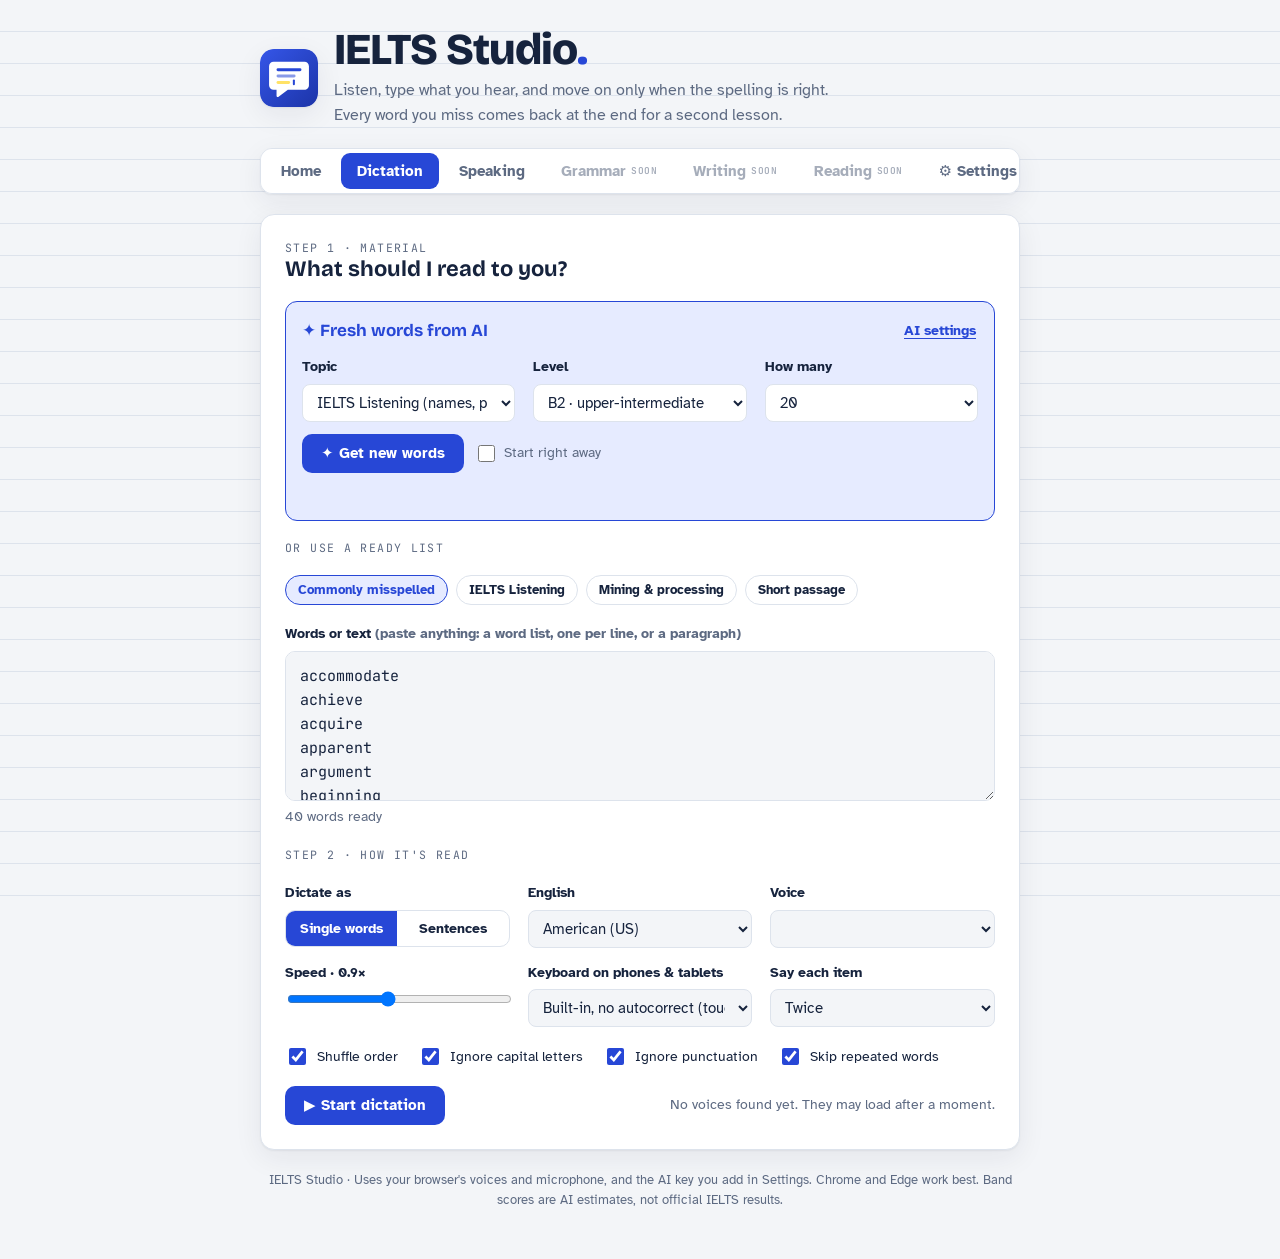
==== commit 67b7164d: "IELTS Studio: super app shell with Dictation and Speaking - New app at /ielts/: home dashboard, modu" ====
--- a/dictation/index.html
+++ b/dictation/index.html
@@ -2,2065 +2,13 @@
 <html lang="en">
 <head>
 <meta charset="utf-8">
-<meta name="viewport" content="width=device-width, initial-scale=1, viewport-fit=cover, interactive-widget=resizes-visual">
-<link rel="icon" href="icon.svg" type="image/svg+xml">
-<link rel="icon" href="favicon.ico" sizes="32x32">
-<link rel="apple-touch-icon" href="icon-180.png">
-<link rel="manifest" href="manifest.webmanifest">
-<meta name="theme-color" content="#2747d6">
-<meta name="description" content="Dictation and IELTS Speaking trainer: listen and spell, or sit a speaking test with an AI examiner and get a band-score report.">
-<title>Dictation Drill</title>
-<link rel="preconnect" href="https://fonts.googleapis.com">
-<link rel="preconnect" href="https://fonts.gstatic.com" crossorigin>
-<link rel="stylesheet" href="https://fonts.googleapis.com/css2?family=Bricolage+Grotesque:opsz,wght@12..96,500;12..96,700;12..96,800&family=Atkinson+Hyperlegible:wght@400;700&family=JetBrains+Mono:wght@400;600&display=swap">
-<style>
-/* Layout: one centred working column — a "listening desk" card that swaps between Setup, Drill, Results and Review. Ink-blue on ruled paper, marker-yellow for mistakes. */
-:root{
-  --paper:#f3f5f8; --sheet:#ffffff; --rule:#dde3ec; --ink:#16233d; --muted:#5d6a82;
-  --cobalt:#2747d6; --cobalt-soft:#e6ebff; --marker:#ffe266; --marker-ink:#5a4500;
-  --good:#1a8a52; --good-soft:#e2f5ea; --bad:#c8323b; --bad-soft:#fde8e9;
-  --shadow:0 1px 2px rgba(22,35,61,.06),0 8px 28px rgba(22,35,61,.07);
-  --f-display:"Bricolage Grotesque",ui-sans-serif,system-ui,sans-serif;
-  --f-body:"Atkinson Hyperlegible",ui-sans-serif,system-ui,sans-serif;
-  --f-mono:"JetBrains Mono",ui-monospace,SFMono-Regular,Menlo,Consolas,monospace;
-}
-@media (prefers-color-scheme:dark){:root:not([data-theme="light"]){
-  --paper:#0e1422; --sheet:#151d30; --rule:#26314a; --ink:#e7ecf7; --muted:#9aa6c0;
-  --cobalt:#8aa2ff; --cobalt-soft:#1f2b52; --marker:#e6c53a; --marker-ink:#1b1400;
-  --good:#4fd18b; --good-soft:#12301f; --bad:#ff6f78; --bad-soft:#3a171b;
-  --shadow:0 1px 2px rgba(0,0,0,.3),0 10px 30px rgba(0,0,0,.35); color-scheme:dark}}
-:root[data-theme="dark"]{
-  --paper:#0e1422; --sheet:#151d30; --rule:#26314a; --ink:#e7ecf7; --muted:#9aa6c0;
-  --cobalt:#8aa2ff; --cobalt-soft:#1f2b52; --marker:#e6c53a; --marker-ink:#1b1400;
-  --good:#4fd18b; --good-soft:#12301f; --bad:#ff6f78; --bad-soft:#3a171b;
-  --shadow:0 1px 2px rgba(0,0,0,.3),0 10px 30px rgba(0,0,0,.35); color-scheme:dark}
-*{box-sizing:border-box}
-[hidden]{display:none!important}
-html{color-scheme:light}
-body{margin:0}
-body{background:var(--paper);color:var(--ink);font-family:var(--f-body);font-size:16px;line-height:1.55;
-  padding-left:max(16px,env(safe-area-inset-left,0px));padding-right:max(16px,env(safe-area-inset-right,0px));padding-block:28px 48px;
-  background-image:repeating-linear-gradient(to bottom,transparent 0 31px,var(--rule) 31px 32px);background-attachment:fixed}
-.wrap{max-width:760px;margin:0 auto;display:flex;flex-direction:column;gap:20px}
-header{display:flex;align-items:flex-end;justify-content:space-between;gap:16px;flex-wrap:wrap}
-.brand h1{font-family:var(--f-display);font-weight:800;font-size:clamp(30px,6vw,44px);line-height:1;margin:0;letter-spacing:-.02em;text-wrap:balance}
-.brand h1 .dot{color:var(--cobalt)}
-.brand p{margin:6px 0 0;color:var(--muted);max-width:52ch}
-.sheet{background:var(--sheet);border:1px solid var(--rule);border-radius:14px;box-shadow:var(--shadow);padding:24px;display:flex;flex-direction:column;gap:18px;min-width:0}
-.eyebrow{font-family:var(--f-mono);font-size:11.5px;letter-spacing:.12em;text-transform:uppercase;color:var(--muted)}
-h2{font-family:var(--f-display);font-weight:700;font-size:22px;margin:0;line-height:1.2}
-label{font-weight:700;font-size:14px}
-textarea{width:100%;min-height:150px;resize:vertical;font:15px/1.6 var(--f-mono);color:var(--ink);background:var(--paper);border:1px solid var(--rule);border-radius:10px;padding:12px 14px}
-textarea:focus,input:focus,select:focus{outline:2px solid var(--cobalt);outline-offset:1px}
-.presets{display:flex;flex-wrap:wrap;gap:8px}
-.chip{font:600 13px var(--f-body);border:1px solid var(--rule);background:var(--sheet);color:var(--ink);border-radius:999px;padding:6px 12px;cursor:pointer}
-.chip:hover{border-color:var(--cobalt);color:var(--cobalt)}
-.chip[aria-pressed="true"]{background:var(--cobalt-soft);border-color:var(--cobalt);color:var(--cobalt)}
-.grid{display:grid;grid-template-columns:repeat(auto-fit,minmax(200px,1fr));gap:14px 18px}
-.field{display:flex;flex-direction:column;gap:6px;min-width:0}
-select,input[type=range]{width:100%}
-select{font:15px var(--f-body);color:var(--ink);background:var(--paper);border:1px solid var(--rule);border-radius:8px;padding:8px 10px}
-.seg{display:flex;border:1px solid var(--rule);border-radius:10px;overflow:hidden}
-.seg button{flex:1;border:0;background:transparent;color:var(--ink);font:600 14px var(--f-body);padding:9px 8px;cursor:pointer}
-.seg button[aria-pressed="true"]{background:var(--cobalt);color:var(--sheet)}
-.toggles{display:flex;flex-wrap:wrap;gap:10px 20px}
-.toggles label{font-weight:400;display:flex;gap:8px;align-items:center;cursor:pointer}
-input[type=checkbox]{accent-color:var(--cobalt);width:17px;height:17px}
-.row{display:flex;gap:10px;align-items:center;flex-wrap:wrap}
-.spacer{flex:1}
-.btn{font:700 15px var(--f-body);border-radius:10px;padding:11px 18px;cursor:pointer;border:1px solid transparent;display:inline-flex;align-items:center;gap:8px;line-height:1}
-.btn-primary{background:var(--cobalt);color:var(--sheet)}
-.btn-primary:hover{filter:brightness(1.08)}
-.btn-ghost{background:transparent;color:var(--ink);border-color:var(--rule)}
-.btn-ghost:hover{border-color:var(--cobalt);color:var(--cobalt)}
-.btn:focus-visible,.chip:focus-visible,.seg button:focus-visible,.speak:focus-visible{outline:2px solid var(--cobalt);outline-offset:2px}
-.btn:disabled{opacity:.45;cursor:not-allowed}
-.meta{font-size:13.5px;color:var(--muted)}
-kbd{font:600 11.5px var(--f-mono);border:1px solid var(--rule);border-bottom-width:2px;border-radius:5px;padding:1px 5px;background:var(--paper);color:var(--ink)}
-
-/* Drill */
-.progress{height:6px;background:var(--rule);border-radius:99px;overflow:hidden}
-.progress i{display:block;height:100%;width:0;background:var(--cobalt);transition:width .35s ease}
-.drillhead{display:flex;justify-content:space-between;align-items:baseline;gap:12px;flex-wrap:wrap}
-.count{font:600 14px var(--f-mono);color:var(--muted);font-variant-numeric:tabular-nums}
-.stage{display:flex;flex-direction:column;align-items:center;gap:18px;padding:10px 0}
-.speakers{display:flex;gap:14px;align-items:center}
-.speak{width:96px;height:96px;border-radius:50%;border:0;background:var(--cobalt);color:var(--sheet);cursor:pointer;display:grid;place-items:center;position:relative;transition:transform .15s}
-.speak:hover{transform:scale(1.04)}
-.speak.small{width:56px;height:56px;background:var(--cobalt-soft);color:var(--cobalt)}
-.speak svg{width:42%;height:42%}
-.speak.talking::after{content:"";position:absolute;inset:-8px;border-radius:50%;border:2px solid var(--cobalt);animation:ring 1s ease-out infinite}
-@keyframes ring{from{opacity:.8;transform:scale(.9)}to{opacity:0;transform:scale(1.25)}}
-.answer{width:100%;font:600 clamp(20px,4.5vw,28px)/1.3 var(--f-mono);text-align:center;color:var(--ink);background:var(--paper);border:2px solid var(--rule);border-radius:12px;padding:14px 16px;transition:border-color .2s,background .2s}
-.answer.ok{border-color:var(--good);background:var(--good-soft)}
-.answer.no{border-color:var(--bad);background:var(--bad-soft);animation:shake .35s}
-@keyframes shake{20%,60%{transform:translateX(-6px)}40%,80%{transform:translateX(6px)}}
-.feedback{min-height:28px;text-align:center;font-weight:700;display:flex;flex-direction:column;gap:6px;align-items:center}
-.feedback.good{color:var(--good)} .feedback.bad{color:var(--bad)} .feedback.info{color:var(--muted);font-weight:400}
-.hint{font:600 20px var(--f-mono);letter-spacing:.18em;color:var(--ink);word-break:break-word;text-align:center}
-.reveal{font:700 clamp(20px,4.5vw,26px) var(--f-mono);background:var(--marker);color:var(--marker-ink);padding:2px 10px;border-radius:6px;word-break:break-word}
-.tries{display:flex;gap:6px;justify-content:center}
-.tries i{width:10px;height:10px;border-radius:50%;background:var(--rule)}
-.tries i.x{background:var(--bad)}
-
-/* Results */
-.stats{display:grid;grid-template-columns:repeat(3,1fr);gap:12px}
-.stat{border:1px solid var(--rule);border-radius:12px;padding:14px;display:flex;flex-direction:column;gap:2px}
-.stat b{font:800 30px/1 var(--f-display);font-variant-numeric:tabular-nums}
-.stat span{font-size:13px;color:var(--muted)}
-.mistakes{list-style:none;margin:0;padding:0;display:flex;flex-direction:column;border-top:1px solid var(--rule)}
-.mistakes li{display:grid;grid-template-columns:minmax(0,1fr) minmax(0,1fr) auto;gap:12px;align-items:center;padding:10px 2px;border-bottom:1px solid var(--rule)}
-.mistakes .w{font:600 16px var(--f-mono);word-break:break-word}
-.mistakes .you{font:15px var(--f-mono);color:var(--muted);word-break:break-word}
-.mistakes .n{font:600 12px var(--f-mono);color:var(--bad);background:var(--bad-soft);border-radius:99px;padding:2px 8px;white-space:nowrap}
-.diff ins{text-decoration:none;background:var(--marker);color:var(--marker-ink);border-radius:3px;padding:0 1px}
-.diff del{color:var(--bad);text-decoration:line-through}
-.colhead{display:grid;grid-template-columns:minmax(0,1fr) minmax(0,1fr) auto;gap:12px;font:600 11px var(--f-mono);letter-spacing:.1em;text-transform:uppercase;color:var(--muted);padding:0 2px}
-.perfect{text-align:center;padding:18px;border:1px dashed var(--good);border-radius:12px;color:var(--good);font-weight:700}
-
-/* Review study card */
-.study{display:flex;flex-direction:column;align-items:center;gap:10px;padding:8px 0}
-.letters{display:flex;flex-wrap:wrap;justify-content:center;gap:6px}
-.letters span{font:700 clamp(20px,5vw,30px) var(--f-mono);min-width:1.4em;text-align:center;padding:6px 4px;border-radius:8px;background:var(--cobalt-soft);color:var(--cobalt);transition:background .15s,transform .15s}
-.letters span.sp{background:transparent;min-width:.6em}
-.letters span.lit{background:var(--marker);color:var(--marker-ink);transform:translateY(-3px)}
-.letters span.trap{box-shadow:inset 0 -3px 0 var(--bad)}
-.trouble{display:flex;flex-wrap:wrap;gap:6px}
-.trouble span{font:13px var(--f-mono);background:var(--bad-soft);color:var(--bad);border-radius:6px;padding:2px 8px}
-.note{font-size:13.5px;color:var(--muted);background:var(--paper);border-radius:10px;padding:10px 12px;border:1px solid var(--rule)}
-footer{text-align:center;color:var(--muted);font-size:13px}
-.brand{display:flex;gap:16px;align-items:center}
-.brand .logo{width:58px;height:58px;flex:none;border-radius:14px;box-shadow:var(--shadow)}
-.brand .txt{min-width:0}
-
-/* AI generator */
-.ai{border:1px solid var(--cobalt);background:var(--cobalt-soft);border-radius:12px;padding:16px;display:flex;flex-direction:column;gap:12px}
-.ai-head{display:flex;justify-content:space-between;align-items:center;gap:10px;flex-wrap:wrap}
-.ai-head strong{font-family:var(--f-display);font-size:17px;color:var(--cobalt)}
-.ai input[type=text],.ai input[type=password],.ai select{font:15px var(--f-body);color:var(--ink);background:var(--sheet);border:1px solid var(--rule);border-radius:8px;padding:8px 10px;width:100%}
-.ai .grid{grid-template-columns:repeat(auto-fit,minmax(150px,1fr))}
-.linkbtn{background:none;border:0;color:var(--cobalt);font:600 14px var(--f-body);cursor:pointer;padding:4px 2px;text-decoration:underline;text-underline-offset:3px}
-.aiset{border-top:1px dashed var(--cobalt);padding-top:12px;display:flex;flex-direction:column;gap:12px}
-.aiset a{color:var(--cobalt)}
-.status{font-size:14px;min-height:1.4em}
-.status.err{color:var(--bad)} .status.ok{color:var(--good)} .status.wait{color:var(--muted)}
-.spin{width:15px;height:15px;border:2px solid currentColor;border-right-color:transparent;border-radius:50%;display:inline-block;animation:sp .7s linear infinite;vertical-align:-2px}
-@keyframes sp{to{transform:rotate(360deg)}}
-
-/* Definition card */
-.listen{display:flex;flex-direction:column;align-items:center;gap:16px;width:100%}
-.defcard{width:100%;max-width:560px;background:var(--paper);border:1px solid var(--rule);border-radius:12px;padding:12px 14px;display:flex;flex-direction:column;gap:4px;min-width:0}
-.defcard[hidden]{display:none!important}
-.defhead{display:flex;align-items:center;gap:8px}
-.pos{font:600 12px var(--f-mono);color:var(--cobalt);background:var(--cobalt-soft);border-radius:99px;padding:1px 8px}
-.pos:empty{display:none}
-.deftext{font-size:16px;line-height:1.45;color:var(--ink);overflow-wrap:anywhere}
-.deftext .blank{font-family:var(--f-mono);color:var(--muted);letter-spacing:.05em}
-.deftext.dim{color:var(--muted);font-size:14.5px}
-.iconbtn{display:none;width:36px;height:36px;border-radius:50%;border:1px solid var(--rule);background:var(--sheet);color:var(--ink);font-size:16px;cursor:pointer}
-.headr{gap:10px}
-
-/* On-screen keyboard */
-.kbd{display:flex;flex-direction:column;gap:7px;padding:8px 5px;background:var(--rule);user-select:none;-webkit-user-select:none;touch-action:manipulation}
-.krow{display:flex;gap:5px;justify-content:center}
-.key{flex:1 1 0;min-width:0;height:var(--keyh,50px);border:0;border-radius:8px;background:var(--sheet);color:var(--ink);font:600 21px var(--f-mono);box-shadow:0 1px 0 rgba(22,35,61,.25);cursor:pointer;display:grid;place-items:center;padding:0;-webkit-tap-highlight-color:transparent}
-.key.fn{background:var(--paper);font:700 14px var(--f-body);flex-grow:1.5}
-.key.space{flex-grow:4.5;font:600 13px var(--f-body);color:var(--muted)}
-.key.enter{flex-grow:2.2;background:var(--cobalt);color:var(--sheet);font:700 15px var(--f-body)}
-.key.on{background:var(--cobalt-soft);color:var(--cobalt)}
-.key.down{transform:translateY(1px);filter:brightness(.92)}
-.key svg{width:24px;height:24px}
-
-/* Tabs */
-.tabs{display:flex;gap:4px;background:var(--sheet);border:1px solid var(--rule);border-radius:12px;padding:4px;align-self:flex-start;box-shadow:var(--shadow)}
-.tab{font:700 15px var(--f-body);color:var(--muted);text-decoration:none;padding:9px 16px;border-radius:9px}
-.tab[aria-current="page"]{background:var(--cobalt);color:var(--sheet)}
-.tab:focus-visible{outline:2px solid var(--cobalt);outline-offset:2px}
-.appview{display:flex;flex-direction:column;gap:20px}
-
-/* Speaking: home */
-.miccheck{display:flex;align-items:center;gap:12px;flex-wrap:wrap}
-.meter{flex:1;min-width:120px;max-width:260px;height:10px;border-radius:99px;background:var(--rule);overflow:hidden}
-.meter i{display:block;height:100%;width:0;background:var(--good);transition:width .08s linear}
-.hist{list-style:none;margin:0;padding:0;display:flex;flex-direction:column;border-top:1px solid var(--rule)}
-.hist li{display:flex;align-items:center;gap:12px;padding:10px 2px;border-bottom:1px solid var(--rule);flex-wrap:wrap}
-.hist .bandpill{font:800 18px var(--f-display);min-width:52px;text-align:center;background:var(--cobalt-soft);color:var(--cobalt);border-radius:8px;padding:4px 8px;font-variant-numeric:tabular-nums}
-.hist .hmeta{flex:1;min-width:0}
-.hist .hmeta b{display:block;font-size:15px}
-
-/* Flashcards */
-.deck{display:grid;grid-template-columns:repeat(auto-fill,minmax(220px,1fr));gap:12px}
-.fc{perspective:1200px;min-width:0}
-.fc .inner{display:grid;transition:transform .5s;transform-style:preserve-3d;height:100%}
-.fc.flip .inner{transform:rotateY(180deg)}
-.face{grid-area:1/1;backface-visibility:hidden;-webkit-backface-visibility:hidden;border:1px solid var(--rule);border-radius:12px;padding:14px;background:var(--sheet);display:flex;flex-direction:column;gap:8px;min-height:170px;cursor:pointer}
-.face.back{transform:rotateY(180deg);background:var(--paper)}
-.face h3{font:700 17px/1.3 var(--f-display);margin:0;text-wrap:balance}
-.face ul{margin:0;padding-left:18px;font-size:14px;display:flex;flex-direction:column;gap:3px}
-.face .tag{font:600 11px var(--f-mono);letter-spacing:.08em;text-transform:uppercase;color:var(--cobalt)}
-.face .tag.p2{color:var(--marker-ink);background:var(--marker);align-self:flex-start;padding:1px 6px;border-radius:4px}
-.face .tag.ai{color:var(--good)}
-.face .fcfoot{margin-top:auto;display:flex;gap:8px;align-items:center;justify-content:space-between}
-.face .small{font-size:12.5px;color:var(--muted)}
-.btn-sm{padding:7px 12px;font-size:13.5px;border-radius:8px}
-@media (prefers-reduced-motion:reduce){.fc .inner{transition:none}}
-
-/* Exam */
-.steps{display:flex;gap:6px}
-.steps span{flex:1;font:600 11.5px var(--f-mono);letter-spacing:.06em;text-transform:uppercase;text-align:center;color:var(--muted);border-top:4px solid var(--rule);padding-top:6px}
-.steps span.on{color:var(--cobalt);border-color:var(--cobalt)}
-.steps span.done{color:var(--good);border-color:var(--good)}
-.examiner{display:flex;gap:14px;align-items:flex-start}
-.avatar{flex:none;width:64px;height:64px;border-radius:50%;background:var(--cobalt-soft);color:var(--cobalt);display:grid;place-items:center;position:relative}
-.avatar svg{width:60%;height:60%}
-.avatar.talking::after{content:"";position:absolute;inset:-6px;border-radius:50%;border:2px solid var(--cobalt);animation:ring 1s ease-out infinite}
-.bubble{flex:1;min-width:0;background:var(--paper);border:1px solid var(--rule);border-radius:4px 14px 14px 14px;padding:12px 14px;display:flex;flex-direction:column;gap:4px}
-#exSay{font-size:18px;line-height:1.45}
-#exSay.hiddenq{color:var(--muted);font-style:italic;font-size:15px}
-.cue{border:2px solid var(--ink);border-radius:6px;padding:16px 18px;background:var(--sheet);box-shadow:4px 4px 0 var(--rule);display:flex;flex-direction:column;gap:6px}
-.cue h3{font:700 19px/1.3 var(--f-display);margin:0}
-.cue ul{margin:0;padding-left:20px}
-.cue .say{font-size:13.5px;color:var(--muted)}
-.prep{display:flex;flex-direction:column;gap:10px}
-.prephead{display:flex;justify-content:space-between;align-items:baseline}
-.prephead b{font:800 26px var(--f-display);font-variant-numeric:tabular-nums}
-#exNotes{min-height:90px}
-.recbar{border:1px solid var(--rule);border-radius:12px;padding:14px;display:flex;flex-direction:column;gap:10px;background:var(--paper)}
-.recstate{display:flex;align-items:center;gap:10px;font-weight:700;flex-wrap:wrap}
-.dotrec{width:12px;height:12px;border-radius:50%;background:var(--muted)}
-.dotrec.on{background:var(--bad);animation:blink 1.2s infinite}
-@keyframes blink{50%{opacity:.3}}
-.bars{display:flex;align-items:center;gap:3px;height:44px}
-.bars i{flex:1;background:var(--cobalt);border-radius:2px;height:6%;min-height:2px;opacity:.85;transition:height .1s}
-.live{font-size:15px;color:var(--ink);max-height:7.5em;overflow-y:auto;line-height:1.5}
-.live .interim{color:var(--muted)}
-
-/* Report */
-.rhero{display:grid;grid-template-columns:auto minmax(0,1fr);gap:22px;align-items:center}
-.plate{width:132px;height:132px;border-radius:20px;background:var(--cobalt);color:var(--sheet);display:flex;flex-direction:column;align-items:center;justify-content:center;gap:2px}
-.plate b{font:800 54px/1 var(--f-display);font-variant-numeric:tabular-nums}
-.plate span{font:600 11px var(--f-mono);letter-spacing:.1em;text-transform:uppercase;opacity:.85}
-.crit{display:flex;flex-direction:column;gap:10px}
-.crow{display:grid;grid-template-columns:minmax(0,11em) minmax(0,1fr) 2.6em;gap:10px;align-items:center;font-size:14px}
-.track{height:12px;border-radius:99px;background:var(--rule);position:relative;overflow:hidden}
-.track i{position:absolute;inset:0 auto 0 0;background:var(--cobalt);border-radius:99px}
-.crow b{font:800 17px var(--f-display);text-align:right;font-variant-numeric:tabular-nums}
-.scale{display:grid;grid-template-columns:minmax(0,11em) minmax(0,1fr) 2.6em;gap:10px;font:11px var(--f-mono);color:var(--muted)}
-.scale div{display:flex;justify-content:space-between}
-.mgrid{display:grid;grid-template-columns:repeat(auto-fit,minmax(140px,1fr));gap:10px}
-.mtile{border:1px solid var(--rule);border-radius:12px;padding:12px;display:flex;flex-direction:column;gap:2px;min-width:0}
-.mtile b{font:800 24px/1.1 var(--f-display);font-variant-numeric:tabular-nums}
-.mtile span{font-size:12.5px;color:var(--muted)}
-.mtile em{font-style:normal;font-size:12px;font-weight:700}
-.mtile em.good{color:var(--good)} .mtile em.warn{color:var(--marker-ink);background:var(--marker);align-self:flex-start;padding:0 5px;border-radius:4px} .mtile em.bad{color:var(--bad)}
-.rsec{display:flex;flex-direction:column;gap:10px}
-.rsec h3{font:700 18px var(--f-display);margin:0}
-.rsec p{margin:0;max-width:70ch}
-.critnotes{display:grid;grid-template-columns:repeat(auto-fit,minmax(260px,1fr));gap:12px}
-.cn{border:1px solid var(--rule);border-radius:12px;padding:12px 14px;display:flex;flex-direction:column;gap:6px;min-width:0}
-.cn h4{margin:0;font:700 15px var(--f-body);display:flex;justify-content:space-between;gap:8px}
-.cn ul{margin:0;padding-left:18px;font-size:14px;color:var(--muted)}
-.mlist{list-style:none;margin:0;padding:0;display:flex;flex-direction:column;border-top:1px solid var(--rule)}
-.mlist li{padding:12px 2px;border-bottom:1px solid var(--rule);display:flex;flex-direction:column;gap:4px}
-.mlist .mt{font:600 11px var(--f-mono);letter-spacing:.08em;text-transform:uppercase;color:var(--cobalt)}
-.mlist .said{font-family:var(--f-mono);font-size:14.5px;color:var(--bad);text-decoration:line-through;text-decoration-thickness:1px;overflow-wrap:anywhere}
-.mlist .better{font-family:var(--f-mono);font-size:14.5px;color:var(--good);font-weight:600;overflow-wrap:anywhere}
-.mlist .why{font-size:14px;color:var(--muted)}
-.vocab{display:grid;grid-template-columns:repeat(auto-fit,minmax(230px,1fr));gap:10px}
-.vocab div{border:1px solid var(--rule);border-radius:10px;padding:10px 12px;font-size:14px;min-width:0}
-.vocab .from{font-family:var(--f-mono);color:var(--muted)}
-.vocab .to{font-family:var(--f-mono);font-weight:700;color:var(--cobalt)}
-.qa details{border:1px solid var(--rule);border-radius:12px;padding:10px 14px;background:var(--sheet)}
-.qa details+details{margin-top:8px}
-.qa summary{cursor:pointer;font-weight:700;display:flex;gap:10px;align-items:baseline}
-.qa summary .qn{font:600 12px var(--f-mono);color:var(--muted);flex:none}
-.qa .tr{font-size:15px;background:var(--paper);border-radius:8px;padding:10px 12px;margin:10px 0 6px;overflow-wrap:anywhere}
-.qa audio{width:100%;max-width:420px;height:36px}
-.qa .qm{font-size:12.5px;color:var(--muted);font-family:var(--f-mono)}
-.plan{margin:0;padding-left:22px;display:flex;flex-direction:column;gap:8px}
-.plan li b{display:block}
-.model{background:var(--paper);border:1px solid var(--rule);border-radius:12px;padding:14px;font-size:15px;white-space:pre-wrap;overflow-wrap:anywhere}
-.caveat{font-size:13px;color:var(--muted);border-top:1px solid var(--rule);padding-top:10px}
-.marking{display:flex;flex-direction:column;align-items:center;gap:12px;padding:30px 0;text-align:center}
-.marking .spin{width:34px;height:34px;border-width:3px;color:var(--cobalt)}
-@media (max-width:520px){.rhero{grid-template-columns:1fr;justify-items:start}.plate{width:110px;height:110px}.plate b{font-size:44px}
-  .crow,.scale{grid-template-columns:minmax(0,7.5em) minmax(0,1fr) 2.4em}.examiner .avatar{width:48px;height:48px}#exSay{font-size:16.5px}}
-@media print{.tabs,footer,#spkHome,#spkDeckSec,#spkHistSec,.noprint{display:none!important}body{background:#fff}.sheet{box-shadow:none;border:0}}
-
-/* Split screen while drilling on a touch device */
-body.drilling{overflow:hidden}
-body.drilling #drill{position:fixed;left:0;right:0;top:var(--vvtop,0px);height:var(--vvh,100dvh);z-index:30;margin:0;border:0;border-radius:0;box-shadow:none;padding:0;gap:0;display:flex;flex-direction:column}
-body.drilling .dtop{flex:1 1 auto;min-height:0;overflow-y:auto;display:flex;flex-direction:column;gap:12px;
-  padding-top:calc(12px + env(safe-area-inset-top,0px));padding-bottom:12px;
-  padding-left:max(16px,env(safe-area-inset-left,0px));padding-right:max(16px,env(safe-area-inset-right,0px))}
-body.drilling .kbd{flex:none;padding-bottom:calc(8px + env(safe-area-inset-bottom,0px));
-  padding-left:max(5px,env(safe-area-inset-left,0px));padding-right:max(5px,env(safe-area-inset-right,0px))}
-body.drilling .drillhead h2{font-size:18px}
-body.drilling .iconbtn{display:grid;place-items:center}
-body.drilling #quitBtn,body.drilling .keyhint{display:none}
-body.drilling .stage{gap:12px;padding:0;flex:1 1 auto;justify-content:center}
-body.drilling .speak svg{width:46%;height:46%}
-body.drilling .deftext{font-size:17px}
-body.drilling .answer{min-height:58px}
-body.drilling .listen{flex-direction:row;align-items:stretch;gap:12px}
-body.drilling .speakers{flex-direction:column;gap:10px;justify-content:center}
-body.drilling .speak{width:66px;height:66px}
-body.drilling .speak.small{width:46px;height:46px;align-self:center}
-body.drilling .defcard{max-width:none;flex:1;justify-content:center}
-body.drilling .answer{font-size:24px;padding:10px 12px;caret-color:var(--cobalt)}
-body.drilling .feedback{min-height:0}
-body.drilling .dctrl{margin-top:auto}
-body.drilling.oskbd #checkBtn{display:none}
-body.drilling .study{padding:0}
-@media (max-height:640px){body.drilling .speak{width:54px;height:54px}body.drilling .speak.small{width:40px;height:40px}body.drilling .deftext{font-size:15px}}
-@media (max-width:520px){.sheet{padding:18px}.stats{grid-template-columns:1fr 1fr 1fr}.stat b{font-size:24px}
-  .mistakes li,.colhead{grid-template-columns:minmax(0,1fr) auto}.mistakes .you,.colhead .c2{display:none}}
-@media (prefers-reduced-motion:reduce){*{animation:none!important;transition:none!important}}
-</style>
+<meta name="viewport" content="width=device-width, initial-scale=1">
+<title>IELTS Studio</title>
+<meta http-equiv="refresh" content="0; url=../ielts/#dictation">
+<link rel="icon" href="../ielts/icon.svg" type="image/svg+xml">
+<script>location.replace('../ielts/' + (location.hash || '#dictation'));</script>
 </head>
-<body>
-
-<div class="wrap">
-  <header>
-    <div class="brand">
-      <svg class="logo" viewBox="0 0 512 512" aria-hidden="true"><defs><linearGradient id="lg" x1="0" y1="0" x2="1" y2="1"><stop offset="0" stop-color="#3556e8"/><stop offset="1" stop-color="#1c34a8"/></linearGradient></defs><rect width="512" height="512" rx="112" fill="url(#lg)"/><g stroke="#fff" stroke-opacity=".1" stroke-width="6"><line x1="64" y1="150" x2="448" y2="150"/><line x1="64" y1="226" x2="448" y2="226"/><line x1="64" y1="302" x2="448" y2="302"/></g><path d="M104 196h44l58-48c8-6 18-1 18 9v170c0 10-10 15-18 9l-58-48h-44c-8 0-14-6-14-14v-64c0-8 6-14 14-14z" fill="#fff"/><g fill="none" stroke="#fff" stroke-width="22" stroke-linecap="round"><path d="M266 196a64 64 0 0 1 0 92"/><path d="M312 156a122 122 0 0 1 0 172" stroke-opacity=".75"/></g><rect x="374" y="148" width="24" height="188" rx="12" fill="#ffe266"/><rect x="90" y="378" width="308" height="30" rx="15" fill="#ffe266"/></svg>
-      <div class="txt">
-        <h1>Dictation Drill<span class="dot">.</span></h1>
-        <p id="brandSub">Listen, type what you hear, and move on only when the spelling is right. Every word you miss comes back at the end for a second lesson.</p>
-      </div>
-    </div>
-  </header>
-
-  <nav class="tabs" id="tabs" aria-label="Sections">
-    <a href="#dictation" class="tab" data-tab="dictation" aria-current="page">✎ Dictation</a>
-    <a href="#speaking" class="tab" data-tab="speaking">🎙 Speaking</a>
-  </nav>
-  <div id="dictApp" class="appview">
-
-  <!-- SETUP -->
-  <section class="sheet" id="setup">
-    <div><div class="eyebrow">Step 1 · Material</div><h2>What should I read to you?</h2></div>
-    <div class="ai" id="aiBox">
-      <div class="ai-head">
-        <strong>✦ Fresh words from AI</strong>
-        <button type="button" class="linkbtn" id="aiSetToggle" aria-expanded="false">AI settings</button>
-      </div>
-      <div class="grid">
-        <div class="field">
-          <label for="aiTopic">Topic</label>
-          <select id="aiTopic">
-            <option>IELTS Listening (names, places, forms, dates)</option>
-            <option>IELTS Academic vocabulary</option>
-            <option>Commonly misspelled English words</option>
-            <option>Mining, geology and mineral processing</option>
-            <option>Science and engineering</option>
-            <option>Business and work</option>
-            <option>Everyday life and travel</option>
-            <option value="custom">Custom topic…</option>
-          </select>
-        </div>
-        <div class="field">
-          <label for="aiLevel">Level</label>
-          <select id="aiLevel"><option value="B1">B1 · intermediate</option><option value="B2" selected>B2 · upper-intermediate</option><option value="C1">C1 · advanced</option><option value="C2">C2 · proficient</option></select>
-        </div>
-        <div class="field">
-          <label for="aiCount">How many</label>
-          <select id="aiCount"><option>10</option><option selected>20</option><option>30</option><option>40</option></select>
-        </div>
-      </div>
-      <div class="field" id="aiCustomWrap" hidden>
-        <label for="aiCustom">Your topic</label>
-        <input type="text" id="aiCustom" placeholder="e.g. hospital vocabulary, climate change, football">
-      </div>
-      <div class="row">
-        <button class="btn btn-primary" id="aiGo" type="button">✦ Get new words</button>
-        <label class="meta" style="font-weight:400;display:flex;gap:6px;align-items:center"><input type="checkbox" id="aiAuto"> Start right away</label>
-      </div>
-      <div class="status" id="aiStatus" role="status"></div>
-
-      <div class="aiset" id="aiSettings" hidden>
-        <div class="grid">
-          <div class="field">
-            <label for="aiProvider">Provider</label>
-            <select id="aiProvider"></select>
-          </div>
-          <div class="field">
-            <label for="aiModel">Model</label>
-            <input type="text" id="aiModel" spellcheck="false">
-          </div>
-        </div>
-        <div class="field" id="aiUrlWrap" hidden>
-          <label for="aiUrl">Chat completions URL <span class="meta">(any OpenAI-compatible API)</span></label>
-          <input type="text" id="aiUrl" spellcheck="false" placeholder="https://your-server/v1/chat/completions">
-        </div>
-        <div class="field">
-          <label for="aiKey">API key <span class="meta" id="aiKeyNote"></span></label>
-          <input type="password" id="aiKey" autocomplete="off" spellcheck="false" placeholder="Paste your free key">
-        </div>
-        <div class="meta" id="aiHelp"></div>
-        <div class="row">
-          <button type="button" class="btn btn-ghost" id="aiTest">Test connection</button>
-          <button type="button" class="btn btn-ghost" id="aiForget">Clear word history</button>
-          <button type="button" class="btn btn-ghost" id="bankClear">Clear saved word bank</button>
-        </div>
-        <div class="meta" id="aiSeen"></div>
-        <div class="meta" id="bankInfo"></div>
-        <label class="meta" style="font-weight:400;display:flex;gap:6px;align-items:center"><input type="checkbox" id="aiFresh"> Always ask the AI (skip saved words)</label>
-        <div class="row" hidden>
-        </div>
-      </div>
-    </div>
-
-    <div class="eyebrow">Or use a ready list</div>
-    <div class="presets" id="presets"></div>
-    <div class="field">
-      <label for="src">Words or text <span class="meta">(paste anything: a word list, one per line, or a paragraph)</span></label>
-      <textarea id="src" spellcheck="false"></textarea>
-      <div class="meta" id="srcInfo"></div>
-    </div>
-
-    <div><div class="eyebrow">Step 2 · How it's read</div></div>
-    <div class="grid">
-      <div class="field">
-        <label>Dictate as</label>
-        <div class="seg" id="unitSeg">
-          <button type="button" data-unit="word" aria-pressed="true">Single words</button>
-          <button type="button" data-unit="sentence" aria-pressed="false">Sentences</button>
-        </div>
-      </div>
-      <div class="field">
-        <label for="accent">English</label>
-        <select id="accent"><option value="en-US" selected>American (US)</option><option value="en-GB">British (UK)</option></select>
-      </div>
-      <div class="field">
-        <label for="voice">Voice</label>
-        <select id="voice"></select>
-      </div>
-      <div class="field">
-        <label for="rate">Speed · <span id="rateVal">0.9×</span></label>
-        <input type="range" id="rate" min="0.5" max="1.4" step="0.05" value="0.9">
-      </div>
-      <div class="field">
-        <label for="kbdMode">Keyboard on phones &amp; tablets</label>
-        <select id="kbdMode"><option value="auto" selected>Built-in, no autocorrect (touch screens)</option><option value="on">Built-in on every device</option><option value="off">My device's keyboard</option></select>
-      </div>
-      <div class="field">
-        <label for="repeat">Say each item</label>
-        <select id="repeat"><option value="1">Once</option><option value="2" selected>Twice</option><option value="3">Three times</option></select>
-      </div>
-    </div>
-    <div class="toggles">
-      <label><input type="checkbox" id="optShuffle" checked> Shuffle order</label>
-      <label><input type="checkbox" id="optCase" checked> Ignore capital letters</label>
-      <label><input type="checkbox" id="optPunct" checked> Ignore punctuation</label>
-      <label><input type="checkbox" id="optDedupe" checked> Skip repeated words</label>
-    </div>
-    <div class="row">
-      <button class="btn btn-primary" id="startBtn" type="button">▶ Start dictation</button>
-      <button class="btn btn-ghost" id="troubleBtn" type="button" hidden>Practise my trouble words</button>
-      <span class="spacer"></span>
-      <span class="meta" id="voiceWarn"></span>
-    </div>
-  </section>
-
-  <!-- DRILL -->
-  <section class="sheet" id="drill" hidden>
-    <div class="dtop" id="dtop">
-      <div class="drillhead">
-        <div><div class="eyebrow" id="drillMode">Dictation</div><h2 id="drillTitle">Type what you hear</h2></div>
-        <div class="row headr"><span class="count" id="count">1 / 20</span><button class="iconbtn" id="quitX" type="button" aria-label="End session">✕</button></div>
-      </div>
-      <div class="progress"><i id="bar"></i></div>
-      <div class="stage">
-        <div class="listen">
-          <div class="speakers">
-            <button class="speak" id="playBtn" type="button" aria-label="Play again">
-              <svg viewBox="0 0 24 24" fill="none" stroke="currentColor" stroke-width="2" stroke-linecap="round" stroke-linejoin="round"><path d="M11 5 6 9H2v6h4l5 4V5z" fill="currentColor"/><path d="M15.5 8.5a5 5 0 0 1 0 7M19 5a10 10 0 0 1 0 14"/></svg>
-            </button>
-            <button class="speak small" id="slowBtn" type="button" aria-label="Play slowly" title="Play slowly">
-              <svg viewBox="0 0 24 24" fill="none" stroke="currentColor" stroke-width="2" stroke-linecap="round" stroke-linejoin="round"><circle cx="12" cy="12" r="9"/><path d="M12 7v5l3 2"/></svg>
-            </button>
-          </div>
-          <div class="defcard" id="defCard" aria-live="polite">
-            <div class="defhead"><span class="eyebrow">Meaning</span><span class="pos" id="defPos"></span></div>
-            <div class="deftext" id="defText"></div>
-          </div>
-        </div>
-        <div id="studyBox" class="study" hidden></div>
-        <input class="answer" id="answer" type="text" autocomplete="off" autocapitalize="off" autocorrect="off" spellcheck="false" placeholder="Type here, then press Enter">
-        <div class="tries" id="tries"></div>
-        <div class="feedback info" id="feedback"></div>
-      </div>
-      <div class="row dctrl">
-        <button class="btn btn-ghost" id="revealBtn" type="button">Show answer</button>
-        <button class="btn btn-ghost" id="quitBtn" type="button">End session</button>
-        <span class="spacer"></span>
-        <button class="btn btn-primary" id="checkBtn" type="button">Check ↵</button>
-      </div>
-      <div class="meta keyhint"><kbd>Enter</kbd> check · <kbd>Esc</kbd> play again · <kbd>Shift</kbd>+<kbd>Esc</kbd> play slowly</div>
-    </div>
-    <div class="kbd" id="kbd" hidden></div>
-  </section>
-
-  <!-- RESULTS -->
-  <section class="sheet" id="results" hidden>
-    <div><div class="eyebrow" id="resEyebrow">Session complete</div><h2 id="resTitle">Here's how it went</h2></div>
-    <div class="stats">
-      <div class="stat"><b id="sTotal">0</b><span>items dictated</span></div>
-      <div class="stat"><b id="sFirst">0%</b><span>right first time</span></div>
-      <div class="stat"><b id="sWrong">0</b><span>to review</span></div>
-    </div>
-    <div id="mistakeWrap"></div>
-    <div class="row">
-      <button class="btn btn-primary" id="reviewBtn" type="button">Teach me these words</button>
-      <button class="btn btn-ghost" id="againBtn" type="button">New session</button>
-    </div>
-  </section>
-
-  </div>
-<div id="spkApp" class="appview" hidden>
-  <!-- SPEAKING HOME -->
-  <section class="sheet" id="spkHome">
-    <div><div class="eyebrow">IELTS Speaking · examiner mode</div><h2>Sit a speaking test</h2></div>
-    <p class="meta" style="margin:0">The examiner asks the questions out loud and records your answers. When you finish, it transcribes and marks the test against the four IELTS criteria and writes you a full report.</p>
-    <div class="field">
-      <label>Test</label>
-      <div class="seg" id="spkModeSeg">
-        <button type="button" data-mode="full" aria-pressed="true">Full test</button>
-        <button type="button" data-mode="p1" aria-pressed="false">Part 1</button>
-        <button type="button" data-mode="p2" aria-pressed="false">Part 2</button>
-        <button type="button" data-mode="p3" aria-pressed="false">Part 3</button>
-      </div>
-      <div class="meta" id="spkModeInfo"></div>
-    </div>
-    <div class="grid">
-      <div class="field">
-        <label for="spkVoice">Examiner voice</label>
-        <select id="spkVoice"></select>
-      </div>
-      <div class="field">
-        <label for="spkEngine">Transcription</label>
-        <select id="spkEngine">
-          <option value="browser">Browser speech recognition (free, live)</option>
-          <option value="groq">Groq Whisper (free key, more accurate)</option>
-        </select>
-      </div>
-    </div>
-    <div class="toggles">
-      <label><input type="checkbox" id="spkShowQ" checked> Show question text</label>
-      <label><input type="checkbox" id="spkLive" checked> Show live transcript</label>
-      <label><input type="checkbox" id="spkAutoStop" checked> Move on after a long silence</label>
-    </div>
-    <div class="note" id="spkEngineNote"></div>
-    <div class="miccheck">
-      <button class="btn btn-ghost" id="micTest" type="button">🎙 Check microphone</button>
-      <div class="meter" id="micMeter" aria-hidden="true"><i></i></div>
-      <span class="meta" id="micMsg"></span>
-    </div>
-    <div class="row">
-      <button class="btn btn-primary" id="spkStart" type="button">▶ Start the test</button>
-      <span class="meta" id="spkAiInfo"></span>
-      <button class="linkbtn" id="spkAiSet" type="button">AI settings</button>
-    </div>
-    <div class="status" id="spkStatus" role="status"></div>
-  </section>
-
-  <!-- FLASHCARDS -->
-  <section class="sheet" id="spkDeckSec">
-    <div class="drillhead">
-      <div><div class="eyebrow">Question source</div><h2>Speaking flashcards</h2></div>
-      <span class="count" id="deckCount"></span>
-    </div>
-    <p class="meta" style="margin:0">Tests are built from these cards. Tap a card to flip it, or practise one card on its own.</p>
-    <div class="row">
-      <div class="presets" id="deckFilter">
-        <button type="button" class="chip" data-f="all" aria-pressed="true">All</button>
-        <button type="button" class="chip" data-f="p1" aria-pressed="false">Part 1 topics</button>
-        <button type="button" class="chip" data-f="p2" aria-pressed="false">Part 2 &amp; 3 cue cards</button>
-        <button type="button" class="chip" data-f="new" aria-pressed="false">AI &amp; my cards</button>
-      </div>
-    </div>
-    <div class="deck" id="deck"></div>
-    <div class="row">
-      <button class="btn btn-ghost" id="deckMore" type="button" hidden>Show more cards</button>
-      <span class="spacer"></span>
-      <button class="btn btn-ghost" id="deckAi" type="button">✦ New cards from AI</button>
-      <button class="btn btn-ghost" id="deckAddT" type="button" aria-expanded="false">Add my own</button>
-    </div>
-    <div class="status" id="deckStatus" role="status"></div>
-    <div class="field" id="deckAddBox" hidden>
-      <label for="deckAdd">Paste your cards <span class="meta">(leave a blank line between cards)</span></label>
-      <textarea id="deckAdd" spellcheck="false" placeholder="Topic: Coffee&#10;Do you drink coffee?&#10;When do you usually drink it?&#10;&#10;Describe a teacher who helped you&#10;- who this teacher was&#10;- what subject they taught&#10;- what they did for you&#10;and explain why you remember them&#10;Part 3:&#10;What makes a good teacher?&#10;Will computers replace teachers?"></textarea>
-      <div class="row"><button class="btn btn-primary" id="deckAddGo" type="button">Add cards</button><span class="meta">A card starting with “Describe” becomes a Part 2 cue card; lines after “Part 3:” become its follow-up questions.</span></div>
-    </div>
-  </section>
-
-  <!-- HISTORY -->
-  <section class="sheet" id="spkHistSec" hidden>
-    <div><div class="eyebrow">Your progress</div><h2>Past reports</h2></div>
-    <ul class="hist" id="spkHist"></ul>
-  </section>
-
-  <!-- EXAM -->
-  <section class="sheet exam" id="spkExam" hidden>
-    <div class="drillhead">
-      <div><div class="eyebrow" id="exPartLbl">Part 1</div><h2 id="exPartTitle">Introduction and interview</h2></div>
-      <div class="row headr"><span class="count" id="exClock">00:00</span><button class="btn btn-ghost" id="exEnd" type="button">End test</button></div>
-    </div>
-    <div class="steps" id="exSteps"></div>
-    <div class="examiner">
-      <div class="avatar" id="exAvatar" aria-hidden="true">
-        <svg viewBox="0 0 48 48"><circle cx="24" cy="18" r="9" fill="currentColor"/><path d="M8 44c1.5-9 8-14 16-14s14.5 5 16 14z" fill="currentColor"/></svg>
-      </div>
-      <div class="bubble" id="exBubble"><span class="eyebrow">Examiner</span><div id="exSay"></div></div>
-    </div>
-    <div class="cue" id="exCue" hidden></div>
-    <div class="prep" id="exPrep" hidden>
-      <div class="prephead"><span class="eyebrow">Preparation time</span><b id="exPrepT">1:00</b></div>
-      <div class="progress"><i id="exPrepBar"></i></div>
-      <textarea id="exNotes" placeholder="Notes (optional, not marked)"></textarea>
-      <button class="btn btn-primary" id="exPrepSkip" type="button">I'm ready, start speaking</button>
-    </div>
-    <div class="recbar" id="exRec" hidden>
-      <div class="recstate"><span class="dotrec" id="exDot"></span><span id="exState">Recording</span><span class="count" id="exRecT">0:00</span><span class="meta" id="exRecMax"></span></div>
-      <div class="bars" id="exBars" aria-hidden="true"></div>
-      <div class="live" id="exLive" hidden></div>
-    </div>
-    <div class="row">
-      <button class="btn btn-ghost" id="exRepeat" type="button">Repeat the question</button>
-      <span class="spacer"></span>
-      <button class="btn btn-primary" id="exDone" type="button" disabled>Finish answer</button>
-    </div>
-  </section>
-
-  <!-- MARKING / REPORT -->
-  <section class="sheet" id="spkReport" hidden></section>
-</div>
-
-  <footer>Uses your browser's built-in voices and microphone. Chrome and Edge work best. Speaking bands are estimates, not official IELTS results.</footer>
-</div>
-
-<script>
-(() => {
-const $ = id => document.getElementById(id);
-const store = {
-  get(k, d){ try{ const v = localStorage.getItem('dd:'+k); return v ? JSON.parse(v) : d }catch(e){ return d } },
-  set(k, v){ try{ localStorage.setItem('dd:'+k, JSON.stringify(v)) }catch(e){} }
-};
-
-/* ---------- Preset material ---------- */
-const PRESETS = {
-  "Commonly misspelled": "accommodate\nachieve\nacquire\napparent\nargument\nbeginning\nbelieve\nbusiness\ncalendar\ncommittee\nconscience\nconscious\ndefinitely\nembarrass\nenvironment\nexaggerate\nforeign\ngovernment\nguarantee\nharass\nimmediately\nindependent\nknowledge\nlibrary\nmaintenance\nnecessary\nneighbor\noccasion\noccurrence\nparliament\npossession\nprivilege\npronunciation\nrecommend\nreceive\nrhythm\nseparate\nsuccessful\ntomorrow\nuntil",
-  "IELTS Listening": "accommodation\napplication\nappointment\naudience\nbeverage\nbrochure\ncampus\ncertificate\ncommunity\ncompetition\nconference\ndeposit\ndepartment\ndisabled\nenrollment\nequipment\nfacilities\nfortnight\nheadquarters\ninsurance\ninterview\nlaboratory\nlecture\nmaintenance\nmembership\nmuseum\nnationality\nparticipant\npassport\nqualification\nquestionnaire\nreceptionist\nreference\nreservation\nsecondary\nsemester\nsignature\nsupervisor\ntemperature\nvolunteer\nWednesday\nFebruary",
-  "Mining & processing": "aggregate\nbeneficiation\ncathode\nconcentrate\nconveyor\ncrusher\ncyclone\ndewatering\nelectrolyte\nelectrowinning\nflotation\ngangue\ngeotechnical\ngrinding\nhaulage\nhydrometallurgy\nleaching\nlimestone\nmetallurgical\nore\noverburden\nraffinate\nreagent\nrecovery\nscreening\nsolvent extraction\nstockpile\nsulfide\ntailings\nthickener\nventilation",
-  "Short passage": "The heap leaching process begins when crushed ore is stacked on a lined pad. A dilute acid solution is then applied to the surface of the heap. As the solution moves through the ore, it dissolves the copper minerals. The pregnant solution is collected at the base and pumped to the extraction plant. Careful control of the flow rate improves the overall recovery."
-};
-
-/* ---------- Setup UI ---------- */
-const src = $('src'), presetsEl = $('presets');
-let unit = store.get('unit','word');
-Object.keys(PRESETS).forEach(name => {
-  const b = document.createElement('button');
-  b.type = 'button'; b.className = 'chip'; b.textContent = name; b.setAttribute('aria-pressed','false');
-  b.onclick = () => {
-    src.value = PRESETS[name];
-    if (name === 'Short passage') setUnit('sentence'); else setUnit('word');
-    markPreset(name); updateInfo();
-  };
-  presetsEl.appendChild(b);
-});
-function markPreset(name){ [...presetsEl.children].forEach(c => c.setAttribute('aria-pressed', String(c.textContent === name))) }
-src.value = store.get('src', PRESETS["Commonly misspelled"]);
-if (src.value === PRESETS["Commonly misspelled"]) markPreset("Commonly misspelled");
-src.addEventListener('input', () => { markPreset(null); updateInfo() });
-
-function setUnit(u){ unit = u; [...$('unitSeg').children].forEach(b => b.setAttribute('aria-pressed', String(b.dataset.unit === u))); updateInfo() }
-[...$('unitSeg').children].forEach(b => b.onclick = () => setUnit(b.dataset.unit));
-setUnit(unit);
-
-const opts = ['optShuffle','optCase','optPunct','optDedupe'];
-opts.forEach(id => { const saved = store.get(id, null); if (saved !== null) $(id).checked = saved; $(id).onchange = () => { store.set(id, $(id).checked); updateInfo() } });
-const rate = $('rate'); rate.value = store.get('rate', 0.9);
-const showRate = () => $('rateVal').textContent = Number(rate.value).toFixed(2).replace(/0$/,'') + '×';
-rate.oninput = () => { showRate(); store.set('rate', rate.value) }; showRate();
-$('repeat').value = store.get('repeat','2'); $('repeat').onchange = () => store.set('repeat', $('repeat').value);
-
-function parseItems(text){
-  text = text.trim(); if (!text) return [];
-  let items;
-  if (unit === 'sentence') {
-    items = text.split(/\n+|(?<=[.!?])\s+/).map(s => s.trim()).filter(Boolean);
-  } else {
-    // keep multi-word lines (e.g. "solvent extraction") when the input is a list
-    const lines = text.split(/\n+/).map(s => s.trim()).filter(Boolean);
-    const looksLikeList = lines.length > 1 && lines.every(l => l.split(/\s+/).length <= 3);
-    items = looksLikeList ? lines : text.split(/\s+/);
-    items = items.map(w => w.replace(/^[^\p{L}\p{N}]+|[^\p{L}\p{N}]+$/gu, '')).filter(Boolean);
-  }
-  if ($('optDedupe').checked) { const seen = new Set(); items = items.filter(w => { const k = w.toLowerCase(); if (seen.has(k)) return false; seen.add(k); return true }) }
-  return items;
-}
-function updateInfo(){
-  const n = parseItems(src.value).length;
-  $('srcInfo').textContent = n ? `${n} ${unit === 'word' ? (n===1?'word':'words') : (n===1?'sentence':'sentences')} ready` : 'Add some words to begin.';
-  $('startBtn').disabled = !n;
-  store.set('src', src.value); store.set('unit', unit);
-}
-updateInfo();
-
-/* ---------- Speech ---------- */
-const synth = window.speechSynthesis;
-let voices = [];
-function loadVoices(){
-  if (!synth) { $('voiceWarn').textContent = 'This browser cannot speak. Try Chrome or Edge.'; return }
-  voices = synth.getVoices().filter(v => /^en/i.test(v.lang));
-  if (!voices.length) voices = synth.getVoices();
-  const sel = $('voice'), saved = store.get('voice', '');
-  sel.innerHTML = '';
-  const want = $('accent').value.toLowerCase();
-  const rank = v => (v.lang.replace('_','-').toLowerCase() === want ? 0 : 2) + (/natural|neural|online/i.test(v.name)?0:1);
-  voices.sort((a,b) => rank(a)-rank(b) || a.name.localeCompare(b.name));
-  voices.forEach((v,i) => { const o = document.createElement('option'); o.value = v.name; o.textContent = `${v.name.replace(/^Microsoft |^Google /,'')} (${v.lang})`; sel.appendChild(o) });
-  const okSaved = saved && voices.some(v => v.name === saved && v.lang.replace('_','-').toLowerCase() === want);
-  if (okSaved) sel.value = saved;
-  $('voiceWarn').textContent = voices.length ? '' : 'No voices found yet. They may load after a moment.';
-  fillSpkVoices();
-}
-$('accent').value = store.get('accent', 'en-US');
-$('accent').onchange = () => { store.set('accent', $('accent').value); store.set('voice', ''); loadVoices(); };
-if (synth) { loadVoices(); synth.onvoiceschanged = loadVoices }
-$('voice').onchange = () => store.set('voice', $('voice').value);
-
-let speakToken = 0;
-function speak(text, {rateMul = 1, times = 1, letters = false, onLetter = null} = {}){
-  if (!synth) return Promise.resolve();
-  synth.cancel();
-  const token = ++speakToken;
-  const voice = voices.find(v => v.name === $('voice').value);
-  const btn = $('playBtn'); btn.classList.add('talking');
-  const parts = [];
-  if (letters) {
-    [...text].forEach((ch, i) => parts.push({t: ch === ' ' ? 'space' : ch.toLowerCase(), i, gap: true}));
-  } else {
-    for (let k = 0; k < times; k++) parts.push({t: text});
-  }
-  return new Promise(resolve => {
-    let idx = 0;
-    const next = () => {
-      if (token !== speakToken) return resolve();
-      if (idx >= parts.length) { btn.classList.remove('talking'); onLetter && onLetter(-1); return resolve() }
-      const p = parts[idx++];
-      const u = new SpeechSynthesisUtterance(p.t);
-      if (voice) { u.voice = voice; u.lang = voice.lang } else u.lang = $('accent').value;
-      u.rate = Math.max(0.3, Number(rate.value) * rateMul * (letters ? 0.9 : 1));
-      u.onstart = () => onLetter && p.i !== undefined && onLetter(p.i);
-      u.onend = () => setTimeout(next, letters ? 90 : (idx < parts.length ? 650 : 0));
-      u.onerror = () => { btn.classList.remove('talking'); resolve() };
-      synth.speak(u);
-    };
-    next();
-  });
-}
-
-/* ---------- Comparison ---------- */
-const norm = s => {
-  s = s.normalize('NFKC').replace(/[’‘]/g, "'").replace(/\s+/g, ' ').trim();
-  if ($('optPunct').checked) s = s.replace(/[^\p{L}\p{N}\s'-]/gu, '').replace(/\s+/g,' ').trim();
-  if ($('optCase').checked) s = s.toLowerCase();
-  return s;
-};
-// Character diff (LCS) for teaching: which letters were missing / extra
-function diff(attempt, target){
-  const a = [...attempt.toLowerCase()], b = [...target.toLowerCase()], A = [...attempt], B = [...target];
-  const m = a.length, n = b.length, L = Array.from({length:m+1}, () => new Array(n+1).fill(0));
-  for (let i = m-1; i >= 0; i--) for (let j = n-1; j >= 0; j--) L[i][j] = a[i] === b[j] ? L[i+1][j+1] + 1 : Math.max(L[i+1][j], L[i][j+1]);
-  const out = []; let i = 0, j = 0;
-  while (i < m && j < n) {
-    if (a[i] === b[j]) { out.push({c:B[j], k:'same', j}); i++; j++ }
-    else if (L[i+1][j] >= L[i][j+1]) { out.push({c:A[i], k:'del'}); i++ }
-    else { out.push({c:B[j], k:'ins', j}); j++ }
-  }
-  while (i < m) out.push({c:A[i++], k:'del'});
-  while (j < n) { out.push({c:B[j], k:'ins', j}); j++ }
-  return out;
-}
-const esc = s => s.replace(/[&<>"]/g, c => ({'&':'&amp;','<':'&lt;','>':'&gt;','"':'&quot;'}[c]));
-function diffHTML(attempt, target){
-  return diff(attempt, target).map(d => d.k === 'same' ? esc(d.c) : d.k === 'ins' ? `<ins>${esc(d.c)}</ins>` : `<del>${esc(d.c)}</del>`).join('');
-}
-
-/* ---------- Session state ---------- */
-let queue = [], pos = 0, phase = 'drill', round = 0;
-let tries = 0, revealed = false, locked = false;
-let log = new Map();   // item -> {attempts:[], wrong:boolean, firstTry:boolean}
-let sessionItems = [];
-
-function show(id){ ['setup','drill','results'].forEach(s => $(s).hidden = s !== id); document.body.classList.toggle('drilling', id === 'drill' && splitLayout()); if (id === 'drill') { applyInputMode(); fitViewport() } window.scrollTo({top:0, behavior:'smooth'}) }
-const shuffle = arr => { arr = arr.slice(); for (let i = arr.length-1; i > 0; i--) { const j = Math.floor(Math.random()*(i+1)); [arr[i],arr[j]] = [arr[j],arr[i]] } return arr };
-
-function startSession(items){
-  if (synth) synth.cancel();
-  sessionItems = items; log = new Map(); round = 0; phase = 'drill'; addSeen(items);
-  queue = $('optShuffle').checked ? shuffle(items) : items.slice();
-  items.forEach(w => log.set(w, {attempts:[], wrong:false, firstTry:true}));
-  pos = 0; show('drill'); loadItem();
-}
-$('startBtn').onclick = () => startSession(parseItems(src.value));
-
-function loadItem(){
-  tries = 0; revealed = false; locked = false;
-  const item = queue[pos];
-  const total = queue.length;
-  $('count').textContent = `${pos+1} / ${total}`;
-  $('bar').style.width = `${(pos/total)*100}%`;
-  $('drillMode').textContent = phase === 'drill' ? 'Dictation' : `Review · round ${round}`;
-  $('drillTitle').textContent = phase === 'drill' ? 'Type what you hear' : 'Learn it, then type it';
-  const a = $('answer'); a.value = ''; a.className = 'answer'; a.disabled = false;
-  a.placeholder = unit === 'sentence' && item.includes(' ') ? 'Type the whole sentence, then press Enter' : 'Type here, then press Enter';
-  renderTries(); setFeedback('', 'info');
-  $('revealBtn').hidden = phase !== 'drill';
-  showDef(item);
-  const study = $('studyBox');
-  if (phase === 'review') {
-    study.hidden = false; renderStudy(item, false);
-    a.hidden = true; $('checkBtn').textContent = 'I’m ready to type';
-    setFeedback('Listen to the word and watch how it is spelled.', 'info');
-    if (useOSK()) buildKbd();
-    playStudy(item);
-  } else {
-    study.hidden = true; a.hidden = false; $('checkBtn').textContent = 'Check ↵';
-    if (useOSK()) buildKbd();
-    focusAnswer();
-    setTimeout(() => speak(item, {times: Number($('repeat').value)}), 250);
-  }
-}
-
-function renderTries(){
-  const max = 3, el = $('tries'); el.innerHTML = '';
-  if (phase !== 'drill') return;
-  for (let i = 0; i < max; i++) { const d = document.createElement('i'); if (i < tries) d.className = 'x'; el.appendChild(d) }
-}
-function setFeedback(html, kind){ const f = $('feedback'); f.className = 'feedback ' + kind; f.innerHTML = html }
-
-function hintFor(item, level){
-  // level 1: shape (length + first letter) ; level 2: more letters
-  return [...item].map((ch, i) => {
-    if (/\s/.test(ch)) return ' ';
-    if (!/\p{L}|\p{N}/u.test(ch)) return ch;
-    if (i === 0) return ch;
-    if (level >= 2 && (i % 2 === 0 || i === item.length-1)) return ch;
-    return '_';
-  }).join(' ');
-}
-
-/* --- review/study card --- */
-function trapIndexes(item){
-  // letters the learner got wrong in any attempt (from diff insertions)
-  const rec = log.get(item); const s = new Set();
-  (rec ? rec.attempts : []).forEach(at => diff(at, item).forEach(d => { if (d.k === 'ins' && d.j !== undefined) s.add(d.j) }));
-  return s;
-}
-function renderStudy(item, hide){
-  const traps = trapIndexes(item); const rec = log.get(item);
-  const lastWrong = rec && rec.attempts.length ? rec.attempts[rec.attempts.length-1] : '';
-  const letters = [...item].map((ch, i) => `<span class="${ch === ' ' ? 'sp' : ''} ${traps.has(i) ? 'trap' : ''}" data-i="${i}">${hide && ch !== ' ' ? '•' : esc(ch)}</span>`).join('');
-  $('studyBox').innerHTML = `<div class="letters" id="letters">${letters}</div>` +
-    (lastWrong && !hide ? `<div class="meta">You typed: <span class="diff" style="font-family:var(--f-mono)">${diffHTML(lastWrong, item)}</span></div>` : '') +
-    (!hide ? `<div class="meta">Underlined letters are the ones you missed.</div>` : '');
-}
-async function playStudy(item){
-  locked = true;
-  await speak(item, {times: 1});
-  if (!item.includes(' ') || item.length <= 24) {
-    await new Promise(r => setTimeout(r, 350));
-    await speak(item, {letters: true, onLetter: i => {
-      document.querySelectorAll('#letters span').forEach(s => s.classList.toggle('lit', Number(s.dataset.i) === i));
-    }});
-  }
-  await new Promise(r => setTimeout(r, 300));
-  await speak(item, {times: 1});
-  locked = false;
-}
-function beginRecall(){
-  const item = queue[pos];
-  if (synth) synth.cancel(); speakToken++;
-  renderStudy(item, true);
-  const a = $('answer'); a.hidden = false; a.value = ''; a.className = 'answer'; if (useOSK()) buildKbd(); focusAnswer();
-  $('checkBtn').textContent = 'Check ↵';
-  setFeedback('Now type it from memory.', 'info');
-  speak(item, {times: 1});
-}
-
-/* --- checking --- */
-function check(){
-  if (phase === 'review' && $('answer').hidden) { beginRecall(); return }
-  const a = $('answer'), item = queue[pos], typed = a.value;
-  if (!typed.trim() || a.disabled) return;
-  const rec = log.get(item);
-  if (norm(typed) === norm(item)) {
-    a.className = 'answer ok'; a.disabled = true;
-    setFeedback(revealed ? 'Correct. This one goes on your review list.' : (tries === 0 ? 'Correct!' : 'Correct this time.'), 'good');
-    if (phase === 'review') { rec.reviewOk = true }
-    setTimeout(advance, revealed || tries ? 900 : 550);
-    return;
-  }
-  // wrong
-  rec.attempts.push(typed.trim()); rec.wrong = true; rec.firstTry = false;
-  tries++; renderTries();
-  a.className = 'answer'; void a.offsetWidth; a.className = 'answer no';
-  if (phase === 'review') {
-    rec.reviewOk = false;
-    setFeedback(`Not yet. It's spelled <span class="reveal">${esc(item)}</span><br><span class="diff" style="font-family:var(--f-mono);font-weight:400">${diffHTML(typed.trim(), item)}</span>`, 'bad');
-    renderStudy(item, false);
-    speak(item, {letters: true, onLetter: i => document.querySelectorAll('#letters span').forEach(s => s.classList.toggle('lit', Number(s.dataset.i) === i))});
-    if (!useOSK()) a.select();
-    return;
-  }
-  if (tries === 1) { setFeedback('Not quite. Listen again and fix it.', 'bad'); speak(item, {times:1}) }
-  else if (tries === 2) { setFeedback(`Hint: <span class="hint">${esc(hintFor(item,1))}</span>`, 'bad'); speak(item, {rateMul: 0.7}) }
-  else if (tries === 3) { setFeedback(`Closer hint: <span class="hint">${esc(hintFor(item,2))}</span>`, 'bad'); speak(item, {rateMul: 0.7}) }
-  else revealAnswer();
-  if (!useOSK()) a.select();
-}
-function revealAnswer(){
-  const item = queue[pos], rec = log.get(item), typed = $('answer').value.trim();
-  if (!revealed && typed && !rec.attempts.includes(typed) && norm(typed) !== norm(item)) rec.attempts.push(typed);
-  revealed = true; rec.wrong = true; rec.firstTry = false;
-  setFeedback(`The answer is <span class="reveal">${esc(item)}</span><span style="font-weight:400">Type it correctly to continue.</span>`, 'bad');
-  speak(item, {times:1});
-  $('answer').value = ''; focusAnswer();
-}
-function advance(){
-  pos++;
-  if (pos < queue.length) { loadItem(); return }
-  $('bar').style.width = '100%';
-  finishRound();
-}
-function finishRound(){
-  if (phase === 'drill') {
-    const wrong = sessionItems.filter(w => log.get(w).wrong);
-    saveTrouble(wrong, sessionItems.filter(w => !log.get(w).wrong));
-    renderResults(wrong);
-  } else {
-    const still = queue.filter(w => !log.get(w).reviewOk);
-    if (still.length) { round++; queue = shuffle(still); pos = 0; setTimeout(loadItem, 300); setFeedback('', 'info'); toast(`${still.length} still tricky. One more round.`) ; return }
-    renderResults([], true);
-  }
-}
-function toast(msg){ setFeedback(msg, 'info') }
-
-function renderResults(wrong, reviewDone){
-  show('results');
-  const total = sessionItems.length, firstOk = sessionItems.filter(w => log.get(w).firstTry).length;
-  $('sTotal').textContent = total;
-  $('sFirst').textContent = total ? Math.round(firstOk/total*100) + '%' : '0%';
-  $('sWrong').textContent = reviewDone ? 0 : wrong.length;
-  const wrap = $('mistakeWrap');
-  if (reviewDone) {
-    $('resEyebrow').textContent = 'Review complete'; $('resTitle').textContent = 'Every word is spelled right now';
-    const learned = sessionItems.filter(w => log.get(w).wrong);
-    wrap.innerHTML = `<div class="perfect">You fixed ${learned.length} ${learned.length===1?'word':'words'}. Run the session again tomorrow to make it stick.</div>` +
-      (learned.length ? `<div class="trouble">${learned.map(w => `<span>${esc(w)}</span>`).join('')}</div>` : '');
-    $('reviewBtn').hidden = true;
-  } else if (!wrong.length) {
-    $('resEyebrow').textContent = 'Session complete'; $('resTitle').textContent = 'A clean sheet';
-    wrap.innerHTML = `<div class="perfect">No mistakes. Try a faster speed or a harder list next time.</div>`;
-    $('reviewBtn').hidden = true;
-  } else {
-    $('resEyebrow').textContent = 'Session complete'; $('resTitle').textContent = `${wrong.length} ${wrong.length===1?'word needs':'words need'} another look`;
-    wrap.innerHTML = `<div class="colhead"><span>Correct spelling</span><span class="c2">What you typed</span><span>Misses</span></div>
-      <ul class="mistakes">${wrong.map(w => { const r = log.get(w), last = r.attempts[r.attempts.length-1] || '';
-        return `<li><span class="w">${esc(w)}</span><span class="you diff">${last ? diffHTML(last, w) : '<em>revealed</em>'}</span><span class="n">${r.attempts.length || 1}×</span></li>` }).join('')}</ul>
-      <div class="note">Highlighted letters are ones you left out; crossed-out letters are extras. Review plays each word, spells it letter by letter, then asks you to type it from memory. Words you miss again come back in another round.</div>`;
-    $('reviewBtn').hidden = false;
-  }
-  updateTroubleBtn();
-}
-$('reviewBtn').onclick = () => {
-  const wrong = sessionItems.filter(w => log.get(w).wrong);
-  phase = 'review'; round = 1; queue = shuffle(wrong); pos = 0;
-  wrong.forEach(w => log.get(w).reviewOk = false);
-  show('drill'); loadItem();
-};
-$('againBtn').onclick = () => { if (synth) synth.cancel(); show('setup') };
-$('quitBtn').onclick = () => {
-  if (synth) synth.cancel(); speakToken++;
-  if (phase === 'drill') {
-    sessionItems = queue.slice(0, pos);
-    if (!sessionItems.length) { show('setup'); return }
-    const wrong = sessionItems.filter(w => log.get(w).wrong);
-    saveTrouble(wrong, sessionItems.filter(w => !log.get(w).wrong));
-    renderResults(wrong);
-  } else renderResults([], true);
-};
-
-/* --- trouble words kept between visits --- */
-function saveTrouble(wrong, right){
-  const t = store.get('trouble', {});
-  wrong.forEach(w => t[w] = (t[w] || 0) + 1);
-  right.forEach(w => { if (t[w]) { t[w]--; if (t[w] <= 0) delete t[w] } });
-  store.set('trouble', t);
-}
-function updateTroubleBtn(){
-  const t = Object.keys(store.get('trouble', {}));
-  const b = $('troubleBtn'); b.hidden = !t.length; b.textContent = `Practise my trouble words (${t.length})`;
-}
-$('troubleBtn').onclick = () => { const t = Object.keys(store.get('trouble', {})); if (t.length) startSession(t) };
-updateTroubleBtn();
-
-/* ---------- AI word generator ---------- */
-const PROVIDERS = {
-  openrouter: { name:'OpenRouter · free models', url:'https://openrouter.ai/api/v1/chat/completions', model:'openrouter/free', key:'required',
-    help:'Free key at <a href="https://openrouter.ai/keys" target="_blank" rel="noopener">openrouter.ai/keys</a>. "openrouter/free" picks any free model that is online. Free keys allow about 50 requests a day.' },
-  pollinations: { name:'Pollinations', url:'https://gen.pollinations.ai/v1/chat/completions', model:'openai', key:'optional',
-    help:'Get a free publishable key (starts with pk_) at <a href="https://enter.pollinations.ai" target="_blank" rel="noopener">enter.pollinations.ai</a>. It may work without a key, with tighter limits.' },
-  gemini: { name:'Google Gemini', url:'https://generativelanguage.googleapis.com/v1beta/openai/chat/completions', model:'gemini-2.5-flash', key:'required',
-    help:'Free key at <a href="https://aistudio.google.com/apikey" target="_blank" rel="noopener">aistudio.google.com/apikey</a>. Google blocks some regions, so a VPN may be needed.' },
-  groq: { name:'Groq', url:'https://api.groq.com/openai/v1/chat/completions', model:'llama-3.3-70b-versatile', key:'required',
-    help:'Free key at <a href="https://console.groq.com/keys" target="_blank" rel="noopener">console.groq.com/keys</a>. Very fast. Some regions need a VPN.' },
-  custom: { name:'Custom (OpenAI-compatible)', url:'', model:'', key:'optional',
-    help:'Any server that speaks the OpenAI chat completions format, such as your own VPS proxy, LM Studio or Ollama. The server must allow browser requests (CORS).' }
-};
-const aiProv = $('aiProvider');
-Object.entries(PROVIDERS).forEach(([id, p]) => { const o = document.createElement('option'); o.value = id; o.textContent = p.name; aiProv.appendChild(o) });
-aiProv.value = store.get('aiProvider', 'openrouter');
-function provCfg(id = aiProv.value){ const p = PROVIDERS[id], s = store.get('ai:'+id, {}); return { ...p, id, key: s.key || '', model: s.model || p.model, url: s.url || p.url } }
-function loadProv(){
-  const c = provCfg();
-  $('aiModel').value = c.model; $('aiKey').value = c.key; $('aiUrl').value = c.url;
-  $('aiUrlWrap').hidden = c.id !== 'custom';
-  $('aiKeyNote').textContent = c.key === '' && PROVIDERS[c.id].key === 'required' ? '(required)' : PROVIDERS[c.id].key === 'optional' ? '(optional)' : '(saved in this browser only)';
-  $('aiHelp').innerHTML = PROVIDERS[c.id].help + ' Your key is kept only in this browser and sent only to the provider.';
-}
-function saveProv(){
-  store.set('aiProvider', aiProv.value);
-  store.set('ai:'+aiProv.value, { key: $('aiKey').value.trim(), model: $('aiModel').value.trim(), url: $('aiUrl').value.trim() });
-}
-aiProv.onchange = () => { store.set('aiProvider', aiProv.value); loadProv() };
-['aiKey','aiModel','aiUrl'].forEach(id => $(id).addEventListener('change', saveProv));
-loadProv();
-$('aiSetToggle').onclick = () => { const s = $('aiSettings'); s.hidden = !s.hidden; $('aiSetToggle').setAttribute('aria-expanded', String(!s.hidden)) };
-$('aiTopic').onchange = () => { $('aiCustomWrap').hidden = $('aiTopic').value !== 'custom'; store.set('aiTopic', $('aiTopic').value) };
-$('aiTopic').value = store.get('aiTopic', $('aiTopic').options[0].value); $('aiTopic').onchange();
-$('aiCustom').value = store.get('aiCustom', ''); $('aiCustom').oninput = () => store.set('aiCustom', $('aiCustom').value);
-$('aiLevel').value = store.get('aiLevel','B2'); $('aiLevel').onchange = () => store.set('aiLevel', $('aiLevel').value);
-$('aiCount').value = store.get('aiCount','20'); $('aiCount').onchange = () => store.set('aiCount', $('aiCount').value);
-$('aiAuto').checked = store.get('aiAuto', false); $('aiAuto').onchange = () => store.set('aiAuto', $('aiAuto').checked);
-
-/* words already met, so the AI keeps bringing new ones */
-const getSeen = () => store.get('seen', []);
-function addSeen(items){
-  const seen = getSeen(), have = new Set(seen.map(s => s.toLowerCase()));
-  items.forEach(w => { const k = w.toLowerCase(); if (!have.has(k) && w.length < 60) { seen.push(w); have.add(k) } });
-  store.set('seen', seen.slice(-2000)); showSeen();
-}
-function showSeen(){ const n = getSeen().length; $('aiSeen').textContent = n ? `${n} words remembered, so they won't repeat` : '' }
-showSeen();
-$('aiForget').onclick = () => { store.set('seen', []); showSeen(); aiStatus('Word history cleared. Old words may come back now.', 'ok') };
-
-function aiStatus(html, kind){ const s = $('aiStatus'); s.className = 'status ' + (kind || ''); s.innerHTML = html }
-
-async function callLLM(messages, {maxTokens = 4000, timeout = 90000} = {}){
-  saveProv();
-  const c = provCfg();
-  if (!c.url) throw new Error('Add the chat completions URL in AI settings.');
-  if (PROVIDERS[c.id].key === 'required' && !c.key) { $('aiSettings').hidden = false; $('aiSetToggle').setAttribute('aria-expanded','true'); throw new Error(`${PROVIDERS[c.id].name} needs a free API key. Paste it in AI settings below.`) }
-  const headers = { 'Content-Type': 'application/json' };
-  if (c.key) headers.Authorization = 'Bearer ' + c.key;
-  if (c.id === 'openrouter') { headers['X-Title'] = 'Dictation Drill'; try { headers['HTTP-Referer'] = location.origin } catch(e){} }
-  const ctrl = new AbortController(), t = setTimeout(() => ctrl.abort(), timeout);
-  let res;
-  try {
-    res = await fetch(c.url, { method:'POST', headers, signal: ctrl.signal,
-      body: JSON.stringify({ model: c.model, messages, temperature: 0.9, max_tokens: maxTokens }) });
-  } catch (e) {
-    throw new Error(e.name === 'AbortError' ? 'The AI took too long to answer. Try again or pick another model.' : `Couldn't reach ${PROVIDERS[c.id].name}. It may be blocked on your network. Try a VPN or another provider.`);
-  } finally { clearTimeout(t) }
-  if (!res.ok) {
-    let detail = ''; try { const j = await res.json(); detail = (j.error && (j.error.message || j.error)) || j.message || '' } catch(e){}
-    if (res.status === 401 || res.status === 403) throw new Error('The API key was rejected. Check it in AI settings.' + (detail ? ` (${detail})` : ''));
-    if (res.status === 429) throw new Error('Rate limit reached. Wait a minute, or switch provider in AI settings.');
-    if (res.status === 404) throw new Error(`Model "${c.model}" was not found. Change the model name in AI settings.`);
-    throw new Error(`The AI service returned an error (${res.status}). ${typeof detail === 'string' ? detail : ''}`);
-  }
-  const data = await res.json();
-  const msg = data.choices && data.choices[0] && data.choices[0].message;
-  const text = msg && (msg.content || msg.reasoning_content || '');
-  if (!text) throw new Error('The AI sent an empty answer. Try again.');
-  return text;
-}
-function parseList(text){
-  text = text.replace(/<think>[\s\S]*?<\/think>/gi, '').replace(/```(?:json)?/gi, '');
-  const m = text.match(/\[[\s\S]*\]/);
-  let arr = null;
-  if (m) { try { arr = JSON.parse(m[0]) } catch(e) {} }
-  if (!Array.isArray(arr)) arr = text.split(/\n+/).map(l => l.replace(/^\s*(?:[-*•]|\d+[.)])\s*/, '').replace(/^["']|["'],?$/g, ''));
-  return arr.map(x => {
-    if (typeof x === 'string') { const [w, d] = x.split(/\s+[–—:-]\s+/); return { w: (w||'').trim(), d: (d||'').trim(), p: '' } }
-    if (!x || typeof x !== 'object') return { w:'' };
-    return { w: String(x.w || x.word || x.text || x.sentence || '').trim(), d: String(x.d || x.definition || x.meaning || '').trim(), p: String(x.p || x.pos || x.partOfSpeech || '').trim() };
-  }).filter(x => x.w && x.w.length < 200);
-}
-
-/* ---------- Saved word bank (cache of everything the AI has produced) ---------- */
-const getBank = () => store.get('bank', {});
-function saveBank(b){
-  const entries = Object.entries(b);
-  if (entries.length > 3000) { entries.sort((x, y) => (x[1].t || 0) - (y[1].t || 0)); b = Object.fromEntries(entries.slice(-3000)) }
-  store.set('bank', b); showBank();
-}
-function bankKey(o){ return [o.accent, o.unit, o.level, o.topic.toLowerCase()].join('|') }
-function showBank(){
-  const b = Object.values(getBank()), seen = new Set(getSeen().map(s => s.toLowerCase()));
-  const fresh = b.filter(x => !seen.has(x.w.toLowerCase())).length;
-  $('bankInfo').textContent = b.length ? `Word bank: ${b.length} words saved from the AI, ${fresh} not practised yet. These are used first, so the AI is only asked when they run out.` : 'Word bank is empty. Words the AI sends are saved here for later sessions.';
-}
-showBank();
-$('bankClear').onclick = () => { store.set('bank', {}); showBank(); aiStatus('Saved word bank cleared.', 'ok') };
-$('aiFresh').checked = store.get('aiFresh', false); $('aiFresh').onchange = () => store.set('aiFresh', $('aiFresh').checked);
-
-async function generateWords(){
-  const btn = $('aiGo');
-  const topic = $('aiTopic').value === 'custom' ? ($('aiCustom').value.trim() || 'general English') : $('aiTopic').value;
-  const n = Number($('aiCount').value), level = $('aiLevel').value, sent = unit === 'sentence';
-  const accent = $('accent').value, ctx = { accent, unit, level, topic }, key = bankKey(ctx);
-  const seen = getSeen(), seenSet = new Set(seen.map(s => s.toLowerCase()));
-  const bank = getBank();
-  const pool = shuffle(Object.values(bank).filter(x => x.k === key && !seenSet.has(x.w.toLowerCase())));
-  const finish = (items, msg) => {
-    src.value = items.map(x => x.w).join('\n'); markPreset(null); updateInfo();
-    aiStatus(msg + ($('aiAuto').checked ? '' : ' Press Start when you are ready.'), 'ok');
-    if ($('aiAuto').checked) startSession(parseItems(src.value));
-  };
-  // 1. Enough unused words already saved: no AI call at all
-  if (!$('aiFresh').checked && pool.length >= n) {
-    const left = pool.length - n;
-    finish(pool.slice(0, n), `${n} ${sent ? 'sentences' : 'words'} loaded from your word bank, with no AI request. ${left ? left + ' more saved for this topic.' : 'That was the last of them; the next set will come from the AI.'}`);
-    return;
-  }
-  // 2. Ask for a bigger batch than needed and keep the rest for next time
-  const ask = Math.min(50, Math.max(n * 2, 30));
-  const known = [...new Set([...seen.slice(-250), ...Object.values(bank).filter(x => x.k === key).map(x => x.w)])].slice(-350);
-  const us = accent === 'en-US';
-  const spellName = us ? 'American English' : 'British English';
-  const spellEx = us ? 'e.g. color, center, organize, traveled, program, defense' : 'e.g. colour, centre, organise, travelled, programme, defence';
-  const prompt = sent
-    ? `Write ${ask} natural English sentences for dictation practice at CEFR ${level} level on the topic "${topic}". Each sentence is 7 to 16 words and contains at least one word that learners often misspell from hearing. Use ${spellName} spelling and vocabulary only. Do not reuse these sentences or build them around these words: ${known.join(' | ') || 'none'}.\nReturn ONLY a JSON array of objects: [{"w":"the sentence","d":"a short hint about its meaning, max 12 words"}].`
-    : `List ${ask} English words or short fixed phrases for spelling dictation at CEFR ${level} level on the topic "${topic}". Choose words that are useful and easy to misspell from hearing (silent letters, double consonants, tricky vowels, -ible/-able, -ance/-ence). Mix lengths. Use ${spellName} spelling only (${spellEx}). No proper names unless the topic needs them. Do NOT include any of these words: ${known.join(', ') || 'none'}.\nFor each word give its part of speech and a simple learner's dictionary definition of at most 14 words. The definition must NOT contain the word itself or any form of it.\nReturn ONLY a JSON array of objects: [{"w":"word","p":"noun","d":"definition"}].`;
-  btn.disabled = true;
-  aiStatus(`<span class="spin"></span> ${pool.length ? `Using ${pool.length} saved words and asking` : 'Asking'} ${PROVIDERS[aiProv.value].name} for more…`, 'wait');
-  try {
-    const text = await callLLM([
-      { role:'system', content:'You create vocabulary for English dictation and spelling practice, strictly following the requested spelling standard (American or British). You always answer with a JSON array and nothing else.' },
-      { role:'user', content: prompt }
-    ], { maxTokens: 6000 });
-    const have = new Set([...seenSet, ...Object.values(bank).filter(x => x.k === key).map(x => x.w.toLowerCase())]);
-    const uniq = new Set();
-    let got = parseList(text).map(x => ({ ...x, w: sent ? x.w : x.w.replace(/^[^\p{L}\p{N}]+|[^\p{L}\p{N}]+$/gu, '') }))
-      .filter(x => { const k = x.w.toLowerCase(); if (!x.w || uniq.has(k) || have.has(k)) return false; uniq.add(k); return true });
-    const now = Date.now();
-    got.forEach(x => { bank[x.w.toLowerCase()] = { w: x.w, d: x.d, p: x.p, k: key, t: now } });
-    saveBank(bank);
-    const fromBank = $('aiFresh').checked ? [] : pool;
-    const items = [...got, ...fromBank].slice(0, n);
-    if (!items.length) throw new Error('The AI only suggested words you have already practised. Try another topic or level, or clear the word history.');
-    const usedNew = Math.min(got.length, n), usedOld = items.length - usedNew, saved = Math.max(0, got.length - usedNew) + Math.max(0, fromBank.length - usedOld);
-    finish(items, `${items.length} ${sent ? 'sentences' : 'words'} ready on “${esc(topic)}” (${usedNew} new from the AI${usedOld ? `, ${usedOld} from your word bank` : ''}). ${saved ? saved + ' extra saved for next time.' : ''}`);
-  } catch (e) {
-    if (pool.length && !$('aiFresh').checked) { finish(pool.slice(0, n), `The AI could not be reached, so ${Math.min(n, pool.length)} saved words were loaded instead. (${esc(e.message)})`); }
-    else aiStatus(esc(e.message), 'err');
-  } finally { btn.disabled = false }
-}
-$('aiGo').onclick = generateWords;
-$('aiTest').onclick = async () => {
-  aiStatus('<span class="spin"></span> Testing…', 'wait');
-  try { const t = await callLLM([{role:'user', content:'Reply with the single word: ready'}], {maxTokens: 20, timeout: 30000}); aiStatus(`Connected. The model replied: “${esc(t.trim().slice(0,40))}”`, 'ok') }
-  catch (e) { aiStatus(esc(e.message), 'err') }
-};
-
-/* ---------- Definitions (word bank → cached dictionary → free dictionary API) ---------- */
-const defCache = store.get('defs', {});
-const defInflight = new Map();
-async function getDef(item){
-  const k = item.toLowerCase();
-  const b = getBank()[k];
-  if (b && b.d) return { d: b.d, p: b.p };
-  if (defCache[k]) return defCache[k];
-  if (unit === 'sentence' && item.includes(' ')) return null;
-  if (defInflight.has(k)) return defInflight.get(k);
-  const pr = (async () => {
-    const ctrl = new AbortController(), t = setTimeout(() => ctrl.abort(), 8000);
-    try {
-      const r = await fetch('https://api.dictionaryapi.dev/api/v2/entries/en/' + encodeURIComponent(k), { signal: ctrl.signal });
-      if (r.status === 404) { defCache[k] = { none: true }; store.set('defs', defCache); return defCache[k] }
-      if (!r.ok) return null;
-      const j = await r.json(), m = j[0] && j[0].meanings && j[0].meanings[0];
-      const d = m && m.definitions && m.definitions[0] && m.definitions[0].definition;
-      defCache[k] = d ? { d, p: m.partOfSpeech || '' } : { none: true };
-      const keys = Object.keys(defCache); if (keys.length > 4000) delete defCache[keys[0]];
-      store.set('defs', defCache);
-      return defCache[k];
-    } catch (e) { return null } finally { clearTimeout(t); defInflight.delete(k) }
-  })();
-  defInflight.set(k, pr);
-  return pr;
-}
-function maskDef(text, item){
-  const targets = item.toLowerCase().split(/\s+/).filter(Boolean);
-  return esc(text).replace(/[\p{L}'’-]+/gu, tok => {
-    const t = tok.toLowerCase();
-    const hit = targets.some(w => t === w || (w.length >= 4 && t.startsWith(w.slice(0, Math.max(4, Math.ceil(w.length * 0.6))))));
-    return hit ? '<span class="blank">＿＿＿</span>' : tok;
-  });
-}
-async function showDef(item){
-  const card = $('defCard'), text = $('defText'), pos = $('defPos');
-  const isSentence = unit === 'sentence' && item.includes(' ');
-  card.hidden = false; pos.textContent = ''; text.className = 'deftext dim';
-  text.textContent = isSentence ? '' : 'Looking up the meaning…';
-  const def = await getDef(item);
-  if (queue[pos_()] !== item) return;
-  if (def && def.d && !def.none) {
-    text.className = 'deftext';
-    text.innerHTML = phase === 'review' ? esc(def.d) : maskDef(def.d, item);
-    pos.textContent = def.p || '';
-  } else if (isSentence) {
-    text.textContent = 'Listen to the whole sentence. Punctuation is ' + ($('optPunct').checked ? 'ignored.' : 'checked.');
-  } else {
-    text.textContent = def === null ? 'No meaning available offline. Just listen carefully.' : 'No dictionary entry for this one. Just listen carefully.';
-  }
-  // look up the next word in advance
-  const nx = queue[pos_() + 1]; if (nx) getDef(nx);
-}
-function pos_(){ return pos }
-
-/* ---------- On-screen keyboard and split-screen layout ---------- */
-const isTouch = () => window.matchMedia('(pointer: coarse)').matches || navigator.maxTouchPoints > 1 && window.matchMedia('(hover: none)').matches;
-const kbdMode = $('kbdMode'); kbdMode.value = store.get('kbdMode', 'auto');
-kbdMode.onchange = () => store.set('kbdMode', kbdMode.value);
-const useOSK = () => kbdMode.value === 'on' || (kbdMode.value === 'auto' && isTouch());
-const splitLayout = () => useOSK() || isTouch();
-let shift = false, layer = 'abc';
-const ICON_BS = '<svg viewBox="0 0 24 24" fill="none" stroke="currentColor" stroke-width="2" stroke-linecap="round" stroke-linejoin="round"><path d="M21 5H9l-7 7 7 7h12a1 1 0 0 0 1-1V6a1 1 0 0 0-1-1z"/><path d="m17 9-6 6M11 9l6 6"/></svg>';
-const ICON_SH = '<svg viewBox="0 0 24 24" fill="none" stroke="currentColor" stroke-width="2" stroke-linejoin="round"><path d="M12 3 3 12h5v8h8v-8h5z"/></svg>';
-function buildKbd(){
-  const rows = layer === 'abc'
-    ? [['q','w','e','r','t','y','u','i','o','p'], ['a','s','d','f','g','h','j','k','l'], ['⇧','z','x','c','v','b','n','m','⌫'], ['123',"'",'␣','-','↵']]
-    : [['1','2','3','4','5','6','7','8','9','0'], ['.',',','?','!',':',';','"','(',')'], ['abc2','&','/','%','$','@','#','⌫'], ['abc',"'",'␣','-','↵']];
-  const k = $('kbd'); k.innerHTML = '';
-  rows.forEach((r, ri) => {
-    const row = document.createElement('div'); row.className = 'krow';
-    if (layer === 'abc' && ri === 1) row.style.padding = '0 4.5%';
-    r.forEach(c => {
-      const b = document.createElement('button'); b.type = 'button'; b.className = 'key'; b.dataset.k = c;
-      if (c === '⌫') { b.classList.add('fn'); b.innerHTML = ICON_BS; b.setAttribute('aria-label','Delete') }
-      else if (c === '⇧') { b.classList.add('fn'); b.innerHTML = ICON_SH; b.setAttribute('aria-label','Capital letter'); if (shift) b.classList.add('on') }
-      else if (c === '␣') { b.classList.add('space'); b.textContent = 'space' }
-      else if (c === '↵') { b.classList.add('enter'); b.textContent = phase === 'review' && $('answer').hidden ? 'Ready' : 'Check' }
-      else if (c === '123' || c === 'abc' || c === 'abc2') { b.classList.add('fn'); b.textContent = c === '123' ? '123' : 'abc'; b.dataset.k = c === '123' ? '123' : 'abc' }
-      else b.textContent = shift && layer === 'abc' ? c.toUpperCase() : c;
-      row.appendChild(b);
-    });
-    k.appendChild(row);
-  });
-}
-function typeKey(c){
-  const a = $('answer');
-  if (c === '↵') { check(); return }
-  if (c === '123' || c === 'abc') { layer = c === '123' ? 'sym' : 'abc'; buildKbd(); return }
-  if (c === '⇧') { shift = !shift; buildKbd(); return }
-  if (a.hidden || a.disabled) return;
-  if (c === '⌫') a.value = a.value.slice(0, -1);
-  else { let ch = c === '␣' ? ' ' : c; if (shift) { ch = ch.toUpperCase(); shift = false; buildKbd() } a.value += ch }
-  a.classList.remove('no');
-  a.scrollLeft = a.scrollWidth;
-}
-let bsTimer = null;
-$('kbd').addEventListener('pointerdown', e => {
-  const b = e.target.closest('.key'); if (!b) return;
-  e.preventDefault(); b.classList.add('down');
-  try { navigator.vibrate && navigator.vibrate(6) } catch (er) {}
-  const c = b.dataset.k; typeKey(c);
-  if (c === '⌫') { clearTimeout(bsTimer); bsTimer = setTimeout(function rep(){ typeKey('⌫'); bsTimer = setTimeout(rep, 70) }, 420) }
-});
-const keyUp = () => { clearTimeout(bsTimer); document.querySelectorAll('.key.down').forEach(k => k.classList.remove('down')) };
-['pointerup','pointercancel','pointerleave'].forEach(ev => $('kbd').addEventListener(ev, keyUp));
-
-function applyInputMode(){
-  const a = $('answer'), osk = useOSK();
-  a.readOnly = osk; a.setAttribute('inputmode', osk ? 'none' : 'text');
-  $('kbd').hidden = !osk;
-  document.body.classList.toggle('oskbd', osk);
-  if (osk) buildKbd();
-}
-function focusAnswer(){
-  const a = $('answer'); if (a.hidden) return;
-  if (useOSK()) { a.blur(); return }
-  a.focus({ preventScroll: true });
-}
-// keep the split layout sized to the visible area, above the device keyboard when it is open
-function fitViewport(){
-  const vv = window.visualViewport; const r = document.documentElement.style;
-  if (vv) { r.setProperty('--vvh', vv.height + 'px'); r.setProperty('--vvtop', vv.offsetTop + 'px') }
-  const h = vv ? vv.height : window.innerHeight;
-  r.setProperty('--keyh', Math.round(Math.max(40, Math.min(56, h * 0.068))) + 'px');
-}
-if (window.visualViewport) { visualViewport.addEventListener('resize', fitViewport); visualViewport.addEventListener('scroll', fitViewport) }
-window.addEventListener('resize', fitViewport); fitViewport();
-
-/* --- controls --- */
-$('checkBtn').onclick = check;
-$('revealBtn').onclick = () => { if (phase === 'drill') revealAnswer() };
-$('playBtn').onclick = () => { const it = queue[pos]; if (it) phase === 'review' && $('answer').hidden ? playStudy(it) : speak(it, {times:1}); focusAnswer() };
-$('slowBtn').onclick = () => { const it = queue[pos]; if (it) speak(it, {rateMul: 0.6}); focusAnswer() };
-$('quitX').onclick = () => $('quitBtn').click();
-document.addEventListener('keydown', e => {
-  if ($('drill').hidden) return;
-  if (e.key === 'Enter') { e.preventDefault(); check(); return }
-  if (e.key === 'Escape') { e.preventDefault(); const it = queue[pos]; if (it) speak(it, {rateMul: e.shiftKey ? 0.6 : 1}); return }
-  // a hardware keyboard on a tablet still types while the built-in keyboard is shown
-  if (useOSK() && !e.ctrlKey && !e.metaKey && !e.altKey) {
-    if (e.key === 'Backspace') { e.preventDefault(); typeKey('⌫') }
-    else if (e.key.length === 1) { e.preventDefault(); typeKey(e.key === ' ' ? '␣' : e.key) }
-  }
-});
-
-/* =====================================================================
-   SPEAKING — IELTS examiner
-   ===================================================================== */
-
-/* ---------- Tabs (hash routing) ---------- */
-function route(){
-  const t = location.hash === '#speaking' ? 'speaking' : 'dictation';
-  $('dictApp').hidden = t !== 'dictation';
-  $('spkApp').hidden = t !== 'speaking';
-  document.querySelectorAll('#tabs .tab').forEach(a => { if (a.dataset.tab === t) a.setAttribute('aria-current', 'page'); else a.removeAttribute('aria-current') });
-  $('brandSub').textContent = t === 'speaking'
-    ? 'A speaking examiner that asks real IELTS-style questions, records you, and marks your answers with a full band-score report.'
-    : 'Listen, type what you hear, and move on only when the spelling is right. Every word you miss comes back at the end for a second lesson.';
-  if (t === 'dictation') { if (exam) stopExam(true) }
-  else { document.body.classList.remove('drilling'); if (synth && !exam) synth.cancel(); aiInfo(); engineNote(); renderHistory() }
-}
-window.addEventListener('hashchange', route);
-
-/* ---------- Built-in flashcards ---------- */
-const P1 = [
-  ['Work or studies', ['Do you work or are you a student?', 'What do you like most about your studies or your job?', 'Is there anything you find difficult about it?', 'What would you like to do in the future?']],
-  ['Hometown', ['Where is your hometown?', 'What do you like about living there?', 'How has your hometown changed in recent years?', 'Would you recommend it to visitors? Why?']],
-  ['Home', ['Do you live in a house or an apartment?', 'Which room do you spend the most time in?', 'What would you like to change about your home?', 'Do you plan to live there for a long time?']],
-  ['Daily routine', ['What does a typical weekday look like for you?', 'Are you a morning person or an evening person?', 'Has your routine changed since you were a child?', 'Is there anything you would like to change about your routine?']],
-  ['Reading', ['Do you enjoy reading?', 'What kind of things do you usually read?', 'Do you prefer paper books or e-books?', 'Did you read much when you were a child?']],
-  ['Music', ['What kind of music do you like?', 'When do you usually listen to music?', 'Have you ever learned to play an instrument?', 'Is music important in your culture?']],
-  ['Weather', ['What is the weather like where you live?', 'What is your favourite kind of weather?', 'Does the weather affect your mood?', 'Do you check the weather forecast often?']],
-  ['Mobile phones', ['How often do you use your phone?', 'What do you mostly use it for?', 'Could you live without a smartphone for a week?', 'What was your first phone like?']],
-  ['Food', ['What is your favourite food?', 'Do you prefer eating at home or eating out?', 'Can you cook?', 'Is there any food you did not like as a child but enjoy now?']],
-  ['Travel', ['Do you like travelling?', 'Where did you go on your last trip?', 'Do you prefer travelling alone or with others?', 'Where would you like to travel in the future?']],
-  ['Friends', ['How often do you see your friends?', 'What do you usually do together?', 'Is it easy for you to make new friends?', 'Do you still keep in touch with friends from school?']],
-  ['Sport and exercise', ['Do you do any sport?', 'What sports are popular in your country?', 'Did you play sports at school?', 'Do you think people exercise enough nowadays?']],
-  ['Shopping', ['Do you enjoy shopping?', 'Do you prefer shopping online or in shops?', 'What was the last thing you bought?', 'Do you think people buy too many things?']],
-  ['The internet', ['How much time do you spend online each day?', 'What websites do you visit most?', 'Has the internet changed the way you study or work?', 'Do you think children should use the internet?']]
-];
-const P2 = [
-  ['Describe a person who has had an important influence on your life', ['who this person is', 'how you know them', 'what they have done for you'], 'and explain why they have influenced you so much',
-    ['What kinds of people are role models for young people today?', 'Do celebrities have a positive or negative influence on children?', 'Who has more influence on children, parents or teachers?', 'How has the influence of family changed compared with the past?']],
-  ['Describe a place you have visited that you would like to go back to', ['where it is', 'when you went there', 'what you did there'], 'and explain why you would like to go back',
-    ['Why do people like to visit places they have been to before?', 'How does tourism affect local communities?', 'Should historic places be protected from mass tourism?', 'Will people travel more or less in the future?']],
-  ['Describe a skill that took you a long time to learn', ['what the skill is', 'when you started learning it', 'how you learned it'], 'and explain why it took so long',
-    ['Which skills are most important for young people today?', 'Is it better to learn a skill from a teacher or by yourself?', 'Why do some people give up when learning something new?', 'Should schools teach more practical skills?']],
-  ['Describe a time when you helped someone', ['who you helped', 'what the situation was', 'how you helped them'], 'and explain how you felt about it',
-    ['Why do some people enjoy helping others?', 'Should helping the community be part of school education?', 'Do people help their neighbours less than in the past?', 'What can governments do to encourage volunteering?']],
-  ['Describe a book or film that made you think', ['what it was', 'when you read or watched it', 'what it was about'], 'and explain why it made you think',
-    ['Why do people still read books when they can watch films?', 'Should films that are based on true events be completely accurate?', 'How do books and films influence the way people think?', 'Will cinemas still exist in twenty years?']],
-  ['Describe a piece of technology that you find useful', ['what it is', 'when you got it', 'how often you use it'], 'and explain why it is useful to you',
-    ['How has technology changed the way people communicate?', 'Do older people find it harder to use new technology?', 'Are people too dependent on technology?', 'What technology will be most important in the future?']],
-  ['Describe an important decision you made', ['what the decision was', 'when you made it', 'who helped you decide'], 'and explain why it was important',
-    ['What important decisions do young people have to make?', 'Should parents make decisions for their children?', 'Why do some people find it hard to make decisions?', 'Is it better to decide quickly or to take a long time?']],
-  ['Describe a memorable journey you have made', ['where you went', 'how you travelled', 'who you were with'], 'and explain why it was memorable',
-    ['What are the advantages of travelling by train compared with flying?', 'How could public transport be improved in your city?', 'Why do some people prefer to drive their own car?', 'How will travel change in the future?']],
-  ['Describe a time when you were very busy', ['when it was', 'what you had to do', 'how you managed your time'], 'and explain how you felt during that time',
-    ['Why are people so busy these days?', 'Is it good for people to be busy?', 'How can people balance work and free time?', 'Do you think working hours will become shorter in the future?']],
-  ['Describe an environmental problem in the area where you live', ['what the problem is', 'what causes it', 'how it affects people'], 'and explain what could be done about it',
-    ['Who should be responsible for protecting the environment?', 'Can industry, such as mining, grow without harming the environment?', 'Do individuals or governments have more power to solve environmental problems?', 'How can children be taught to care about nature?']],
-  ['Describe a goal you would like to achieve in the future', ['what the goal is', 'when you set it', 'what you are doing to achieve it'], 'and explain why this goal is important to you',
-    ['Why is it important for people to set goals?', 'Should young people be ambitious?', 'How do goals change as people get older?', 'Is success mainly about hard work or luck?']],
-  ['Describe a celebration or festival that is important in your country', ['what it is', 'when it happens', 'what people do'], 'and explain why it is important',
-    ['Why are traditional festivals important?', 'Are traditional celebrations losing their meaning?', 'How do festivals bring people together?', 'Should governments spend money on public celebrations?']],
-  ['Describe a teacher who helped you', ['who the teacher was', 'what subject they taught', 'what they did that helped you'], 'and explain why you remember them',
-    ['What qualities make a good teacher?', 'Will online learning replace traditional classrooms?', 'Should teachers be paid more?', 'Is it better to study in small classes or large ones?']],
-  ['Describe a time you had to learn something quickly', ['what you had to learn', 'why you had to learn it quickly', 'how you learned it'], 'and explain how well you did',
-    ['Do people learn better under pressure?', 'How has the internet changed the way people learn?', 'Is it better to learn in a group or alone?', 'Why do adults sometimes find it harder to learn than children?']]
-];
-const BUILTIN = [
-  ...P1.map(([t, q], i) => ({ id: 'b1-' + i, type: 'p1', title: t, questions: q, src: 'built-in' })),
-  ...P2.map(([t, b, e, p3], i) => ({ id: 'b2-' + i, type: 'p2', title: t, bullets: b, explain: e, part3: p3, src: 'built-in' }))
-];
-const myCards = () => store.get('spkDeck', []);
-const allCards = () => [...myCards(), ...BUILTIN];
-let deckFilter = 'all', deckLimit = 12;
-
-function cardHTML(c){
-  if (c.type === 'p1') return `
-    <div class="face front"><span class="tag ${c.src !== 'built-in' ? 'ai' : ''}">Part 1 · ${c.src === 'built-in' ? 'topic' : c.src}</span><h3>${esc(c.title)}</h3>
-      <span class="small">${c.questions.length} questions · tap to see them</span>
-      <div class="fcfoot"><button class="btn btn-ghost btn-sm" data-practise="${c.id}" type="button">Practise</button></div></div>
-    <div class="face back"><span class="tag">Part 1 · ${esc(c.title)}</span><ul>${c.questions.map(q => `<li>${esc(q)}</li>`).join('')}</ul>
-      <div class="fcfoot"><span class="small">tap to flip</span><button class="btn btn-primary btn-sm" data-practise="${c.id}" type="button">Practise</button></div></div>`;
-  return `
-    <div class="face front"><span class="tag p2">Part 2 cue card${c.src !== 'built-in' ? ' · ' + esc(c.src) : ''}</span><h3>${esc(c.title)}</h3>
-      <span class="small">You should say:</span><ul>${c.bullets.map(b => `<li>${esc(b)}</li>`).join('')}</ul><span class="small">${esc(c.explain || '')}</span>
-      <div class="fcfoot"><span class="small">tap for Part 3</span><button class="btn btn-ghost btn-sm" data-practise="${c.id}" type="button">Practise</button></div></div>
-    <div class="face back"><span class="tag">Part 3 discussion</span><ul>${(c.part3 || []).map(q => `<li>${esc(q)}</li>`).join('')}</ul>
-      <div class="fcfoot"><span class="small">tap to flip</span><button class="btn btn-primary btn-sm" data-practise="${c.id}" type="button">Practise 2 + 3</button></div></div>`;
-}
-function renderDeck(){
-  const used = new Set(store.get('spkUsed', []));
-  let cards = allCards();
-  if (deckFilter === 'p1') cards = cards.filter(c => c.type === 'p1');
-  if (deckFilter === 'p2') cards = cards.filter(c => c.type === 'p2');
-  if (deckFilter === 'new') cards = cards.filter(c => c.src !== 'built-in');
-  const p1n = allCards().filter(c => c.type === 'p1').length, p2n = allCards().length - p1n;
-  $('deckCount').textContent = `${p1n} topics · ${p2n} cue cards`;
-  const d = $('deck'); d.innerHTML = '';
-  if (!cards.length) { d.innerHTML = '<p class="meta">No cards here yet. Ask the AI for new cards or add your own below.</p>' }
-  cards.slice(0, deckLimit).forEach(c => {
-    const el = document.createElement('div'); el.className = 'fc'; el.dataset.id = c.id;
-    el.innerHTML = `<div class="inner">${cardHTML(c)}</div>`;
-    if (used.has(c.id)) el.querySelector('.front .small').insertAdjacentHTML('afterend', '<span class="small">✓ practised</span>');
-    d.appendChild(el);
-  });
-  $('deckMore').hidden = cards.length <= deckLimit;
-}
-$('deck').addEventListener('click', e => {
-  const p = e.target.closest('[data-practise]');
-  if (p) { e.stopPropagation(); const c = allCards().find(x => x.id === p.dataset.practise); if (c) startExam(planFor('card', c)); return }
-  const f = e.target.closest('.fc'); if (f) f.classList.toggle('flip');
-});
-document.querySelectorAll('#deckFilter .chip').forEach(b => b.onclick = () => {
-  deckFilter = b.dataset.f; deckLimit = 12;
-  document.querySelectorAll('#deckFilter .chip').forEach(x => x.setAttribute('aria-pressed', String(x === b))); renderDeck();
-});
-$('deckMore').onclick = () => { deckLimit += 12; renderDeck() };
-$('deckAddT').onclick = () => { const b = $('deckAddBox'); b.hidden = !b.hidden; $('deckAddT').setAttribute('aria-expanded', String(!b.hidden)) };
-function deckStatus(html, kind){ const s = $('deckStatus'); s.className = 'status ' + (kind || ''); s.innerHTML = html }
-function saveCards(newOnes){
-  const mine = myCards(), titles = new Set(allCards().map(c => c.title.toLowerCase()));
-  const fresh = newOnes.filter(c => c.title && !titles.has(c.title.toLowerCase()) && titles.add(c.title.toLowerCase()));
-  store.set('spkDeck', [...fresh, ...mine].slice(0, 300)); renderDeck();
-  return fresh.length;
-}
-$('deckAddGo').onclick = () => {
-  const blocks = $('deckAdd').value.split(/\n\s*\n/).map(b => b.split('\n').map(l => l.trim()).filter(Boolean)).filter(b => b.length);
-  const cards = blocks.map((ls, i) => {
-    const id = 'm' + Date.now().toString(36) + i;
-    if (/^describe\b/i.test(ls[0])) {
-      const p3i = ls.findIndex(l => /^part\s*3\s*:?$/i.test(l));
-      const body = p3i >= 0 ? ls.slice(1, p3i) : ls.slice(1);
-      return { id, type: 'p2', src: 'mine', title: ls[0],
-        bullets: body.filter(l => /^[-•*]/.test(l)).map(l => l.replace(/^[-•*]\s*/, '')),
-        explain: body.find(l => /^and explain/i.test(l)) || '',
-        part3: p3i >= 0 ? ls.slice(p3i + 1) : [] };
-    }
-    const title = ls[0].replace(/^topic\s*:\s*/i, '');
-    const qs = /^topic\s*:/i.test(ls[0]) ? ls.slice(1) : ls;
-    return { id, type: 'p1', src: 'mine', title: /^topic\s*:/i.test(ls[0]) ? title : 'My questions', questions: qs };
-  }).filter(c => (c.type === 'p1' ? c.questions.length : c.bullets.length));
-  const n = saveCards(cards);
-  deckStatus(n ? `${n} ${n === 1 ? 'card' : 'cards'} added to your deck.` : 'No new cards found. Check the format in the example.', n ? 'ok' : 'err');
-  if (n) $('deckAdd').value = '';
-};
-$('deckAi').onclick = async () => {
-  const btn = $('deckAi'); btn.disabled = true;
-  deckStatus(`<span class="spin"></span> Asking ${PROVIDERS[aiProv.value].name} for new speaking cards…`, 'wait');
-  try {
-    const have = allCards().map(c => c.title).slice(0, 120).join(' | ');
-    const text = await callLLM([
-      { role: 'system', content: 'You write authentic IELTS Speaking test material in the style of official Cambridge IELTS books. Answer with one JSON object only.' },
-      { role: 'user', content: `Create 3 new IELTS Speaking Part 1 topics (4 questions each) and 4 new Part 2 cue cards, each with 3 "You should say" points, an "and explain" line, and 4 linked Part 3 discussion questions. Mix everyday topics with work, study, technology, society and environment. Do not repeat these existing topics: ${have}.\nReturn JSON exactly like: {"part1":[{"topic":"...","questions":["...","...","...","..."]}],"part2":[{"title":"Describe ...","bullets":["...","...","..."],"explain":"and explain ...","part3":["...","...","...","..."]}]}` }
-    ], { maxTokens: 5000 });
-    const j = parseObj(text);
-    if (!j) throw new Error('The AI reply could not be read. Try again.');
-    const t = Date.now().toString(36);
-    const cards = [
-      ...(j.part1 || []).map((c, i) => ({ id: 'a1' + t + i, type: 'p1', src: 'AI', title: String(c.topic || c.title || ''), questions: (c.questions || []).map(String).filter(Boolean) })),
-      ...(j.part2 || []).map((c, i) => ({ id: 'a2' + t + i, type: 'p2', src: 'AI', title: String(c.title || ''), bullets: (c.bullets || []).map(String), explain: String(c.explain || ''), part3: (c.part3 || []).map(String) }))
-    ].filter(c => c.title && (c.type === 'p1' ? c.questions.length >= 2 : c.bullets.length >= 2));
-    const n = saveCards(cards);
-    deckFilter = 'new'; document.querySelectorAll('#deckFilter .chip').forEach(x => x.setAttribute('aria-pressed', String(x.dataset.f === 'new'))); renderDeck();
-    deckStatus(n ? `${n} new cards saved to your deck. They stay here, so the AI is not asked again for them.` : 'The AI only suggested topics you already have. Try again.', n ? 'ok' : 'err');
-  } catch (e) { deckStatus(esc(e.message), 'err') }
-  finally { btn.disabled = false }
-};
-function parseObj(text){
-  text = String(text).replace(/<think>[\s\S]*?<\/think>/gi, '').replace(/```(?:json)?/gi, '');
-  const a = text.indexOf('{'), b = text.lastIndexOf('}');
-  if (a < 0 || b <= a) return null;
-  try { return JSON.parse(text.slice(a, b + 1)) } catch (e) {
-    try { return JSON.parse(text.slice(a, b + 1).replace(/,\s*([}\]])/g, '$1')) } catch (e2) { return null }
-  }
-}
-renderDeck();
-
-/* ---------- Home settings ---------- */
-let spkMode = store.get('spkMode', 'full');
-const MODE_INFO = {
-  full: 'Parts 1, 2 and 3, like the real test. About 12 to 14 minutes.',
-  p1: 'Part 1 only: two topics, about 8 short questions. About 4 to 5 minutes.',
-  p2: 'Part 2 only: one cue card, one minute to prepare, up to two minutes to speak.',
-  p3: 'Part 3 only: four discussion questions linked to a cue card topic. About 5 minutes.'
-};
-function setMode(m){ spkMode = m; store.set('spkMode', m); document.querySelectorAll('#spkModeSeg button').forEach(b => b.setAttribute('aria-pressed', String(b.dataset.mode === m))); $('spkModeInfo').textContent = MODE_INFO[m] }
-document.querySelectorAll('#spkModeSeg button').forEach(b => b.onclick = () => setMode(b.dataset.mode));
-setMode(spkMode);
-const SRClass = window.SpeechRecognition || window.webkitSpeechRecognition;
-$('spkEngine').value = store.get('spkEngine', SRClass ? 'browser' : 'groq');
-function engineNote(){
-  const e = $('spkEngine').value;
-  store.set('spkEngine', e);
-  $('spkEngineNote').innerHTML = e === 'browser'
-    ? (SRClass ? 'Live transcription is built into your browser and free. In Chrome it is processed by Google, so it may need a VPN in some regions. It tends to drop “um” and “uh”, so hesitation is judged from timing instead.' : '<b>This browser has no built-in speech recognition.</b> Use Chrome, Edge or Safari, or switch to Groq Whisper.')
-    : `Your answers are recorded and sent to Groq Whisper after each one. It is more accurate and keeps fillers like “um”. It needs a free Groq key in AI settings (provider: Groq) ${provCfg('groq').key ? '<b style="color:var(--good)">· key saved ✓</b>' : '<b style="color:var(--bad)">· no key saved yet</b>'}.`;
-}
-$('spkEngine').onchange = engineNote; engineNote();
-['spkShowQ', 'spkLive', 'spkAutoStop'].forEach(id => { const v = store.get(id, null); if (v !== null) $(id).checked = v; $(id).onchange = () => store.set(id, $(id).checked) });
-function fillSpkVoices(){
-  const sel = $('spkVoice'); if (!sel) return;
-  const saved = store.get('spkVoice', ''), want = $('accent').value.toLowerCase();
-  sel.innerHTML = '';
-  const vs = voices.slice().sort((a, b) => ((a.lang.replace('_', '-').toLowerCase() === want ? 0 : 2) + (/natural|neural|online/i.test(a.name) ? 0 : 1)) - ((b.lang.replace('_', '-').toLowerCase() === want ? 0 : 2) + (/natural|neural|online/i.test(b.name) ? 0 : 1)));
-  vs.forEach(v => { const o = document.createElement('option'); o.value = v.name; o.textContent = `${v.name.replace(/^Microsoft |^Google /, '')} (${v.lang})`; sel.appendChild(o) });
-  if (saved && vs.some(v => v.name === saved)) sel.value = saved;
-}
-$('spkVoice').onchange = () => store.set('spkVoice', $('spkVoice').value);
-function aiInfo(){ $('spkAiInfo').textContent = `Marking by: ${PROVIDERS[aiProv.value].name}${provCfg().key || PROVIDERS[aiProv.value].key !== 'required' ? '' : ' (key needed)'}` }
-aiInfo();
-$('spkAiSet').onclick = () => { location.hash = '#dictation'; setTimeout(() => { $('aiSettings').hidden = false; $('aiSetToggle').setAttribute('aria-expanded', 'true'); $('aiBox').scrollIntoView({ behavior: 'smooth' }) }, 50) };
-function spkStatus(html, kind){ const s = $('spkStatus'); s.className = 'status ' + (kind || ''); s.innerHTML = html }
-
-/* ---------- Microphone ---------- */
-const mic = { stream: null, ctx: null, analyser: null, buf: null };
-async function ensureMic(){
-  if (mic.stream && mic.stream.getAudioTracks().some(t => t.readyState === 'live')) { if (mic.ctx.state === 'suspended') await mic.ctx.resume(); return }
-  if (!navigator.mediaDevices || !navigator.mediaDevices.getUserMedia) throw new Error('This browser cannot use the microphone here. Open the app at its GitHub address in Chrome, Edge or Safari.');
-  try { mic.stream = await navigator.mediaDevices.getUserMedia({ audio: { echoCancellation: true, noiseSuppression: true, autoGainControl: true } }) }
-  catch (e) { throw new Error(e.name === 'NotAllowedError' ? 'Microphone access was blocked. Allow the microphone for this site in your browser settings, then try again.' : 'No microphone was found. Connect one and try again.') }
-  const AC = window.AudioContext || window.webkitAudioContext;
-  mic.ctx = new AC(); const src = mic.ctx.createMediaStreamSource(mic.stream);
-  mic.analyser = mic.ctx.createAnalyser(); mic.analyser.fftSize = 1024; src.connect(mic.analyser);
-  mic.buf = new Float32Array(mic.analyser.fftSize);
-}
-function micLevel(){
-  if (!mic.analyser) return 0;
-  mic.analyser.getFloatTimeDomainData(mic.buf);
-  let s = 0; for (let i = 0; i < mic.buf.length; i++) s += mic.buf[i] * mic.buf[i];
-  return Math.sqrt(s / mic.buf.length);
-}
-function releaseMic(){ if (mic.stream) mic.stream.getTracks().forEach(t => t.stop()); if (mic.ctx) try { mic.ctx.close() } catch (e) {} mic.stream = mic.ctx = mic.analyser = null }
-let micTestTimer = null;
-$('micTest').onclick = async () => {
-  if (micTestTimer) { clearInterval(micTestTimer); micTestTimer = null; $('micTest').textContent = '🎙 Check microphone'; $('micMeter').firstChild.style.width = '0'; $('micMsg').textContent = ''; return }
-  try {
-    await ensureMic(); $('micTest').textContent = 'Stop check'; let peak = 0;
-    $('micMsg').textContent = 'Say something…';
-    micTestTimer = setInterval(() => { const l = micLevel(); peak = Math.max(peak * 0.97, l); $('micMeter').firstChild.style.width = Math.min(100, l * 900) + '%'; if (peak > 0.03) $('micMsg').textContent = 'Your microphone is working.' }, 80);
-  } catch (e) { $('micMsg').textContent = e.message }
-};
-
-/* ---------- Examiner voice ---------- */
-let sayToken = 0;
-function say(text){
-  return new Promise(res => {
-    $('exSay').textContent = text;
-    $('exSay').classList.remove('hiddenq');
-    if (!synth) return setTimeout(res, 400 + text.length * 40);
-    synth.cancel(); const my = ++sayToken;
-    const u = new SpeechSynthesisUtterance(text);
-    const v = voices.find(x => x.name === $('spkVoice').value);
-    if (v) { u.voice = v; u.lang = v.lang } else u.lang = $('accent').value;
-    u.rate = 0.96;
-    let done = false; const fin = () => { if (done) return; done = true; $('exAvatar').classList.remove('talking'); clearTimeout(guard); res() };
-    u.onend = fin; u.onerror = fin;
-    const guard = setTimeout(fin, 2500 + text.length * 110);
-    $('exAvatar').classList.add('talking');
-    synth.speak(u);
-    if (my !== sayToken) fin();
-  });
-}
-function showQuestion(text){ const el = $('exSay'); el.textContent = text; if (!$('spkShowQ').checked) { el.textContent = 'Listen to the question. Tap “Repeat the question” if you need to hear it again.'; el.classList.add('hiddenq') } }
-
-/* ---------- Live speech recognition (browser) ---------- */
-class LiveSR {
-  constructor(lang, onText){ this.lang = lang; this.onText = onText; this.final = ''; this.interim = ''; this.conf = []; this.active = false; this.err = null; this.lastResultAt = null; this.firstResultAt = null }
-  start(){ this.active = true; this._make() }
-  _make(){
-    const r = new SRClass(); this.r = r;
-    r.lang = this.lang; r.continuous = true; r.interimResults = true; r.maxAlternatives = 1;
-    r.onresult = e => {
-      let interim = '';
-      for (let i = e.resultIndex; i < e.results.length; i++) {
-        const res = e.results[i], t = res[0].transcript;
-        if (res.isFinal) { this.final += t.trim() + ' '; if (res[0].confidence > 0) this.conf.push(res[0].confidence) } else interim += t;
-      }
-      this.interim = interim; const now = performance.now();
-      if (!this.firstResultAt) this.firstResultAt = now; this.lastResultAt = now;
-      this.onText && this.onText(this.final, interim);
-    };
-    r.onerror = e => { if (['not-allowed', 'service-not-allowed', 'network', 'audio-capture', 'language-not-supported'].includes(e.error)) { this.err = e.error; this.active = false } };
-    r.onend = () => { if (this.active) { setTimeout(() => { if (this.active) try { this._make() } catch (er) {} }, 120) } else if (this._stopRes) this._stopRes() };
-    try { r.start() } catch (e) {}
-  }
-  stop(){
-    this.active = false;
-    return new Promise(res => {
-      const out = () => res({ text: (this.final + ' ' + this.interim).replace(/\s+/g, ' ').trim(), conf: this.conf.length ? this.conf.reduce((a, b) => a + b, 0) / this.conf.length : null, err: this.err });
-      this._stopRes = out; setTimeout(out, 1500);
-      try { this.r.stop() } catch (e) { out() }
-    });
-  }
-}
-
-/* ---------- Groq Whisper ---------- */
-async function whisper(blob){
-  const c = provCfg('groq');
-  if (!c.key) throw new Error('Add a free Groq key in AI settings (provider: Groq) to use Whisper.');
-  const ext = /mp4|m4a|aac/.test(blob.type) ? 'm4a' : /ogg/.test(blob.type) ? 'ogg' : 'webm';
-  const send = async model => {
-    const fd = new FormData();
-    fd.append('file', blob, 'answer.' + ext); fd.append('model', model);
-    fd.append('response_format', 'verbose_json'); fd.append('language', 'en'); fd.append('temperature', '0');
-    fd.append('prompt', 'Umm, so, uh, I think... well, you know, I mean, hmm. Let me think.');
-    return fetch('https://api.groq.com/openai/v1/audio/transcriptions', { method: 'POST', headers: { Authorization: 'Bearer ' + c.key }, body: fd });
-  };
-  let r;
-  try { r = await send('whisper-large-v3-turbo'); if (r.status === 404 || r.status === 400) r = await send('whisper-large-v3') }
-  catch (e) { throw new Error('Could not reach Groq for transcription. It may need a VPN on your network.') }
-  if (r.status === 401) throw new Error('Groq rejected the key. Check it in AI settings.');
-  if (r.status === 429) throw new Error('Groq rate limit reached. Wait a minute and try marking again.');
-  if (!r.ok) throw new Error('Groq transcription failed (' + r.status + ').');
-  const j = await r.json();
-  const segs = j.segments || [];
-  const conf = segs.length ? segs.reduce((a, s) => a + Math.exp(s.avg_logprob || 0), 0) / segs.length : null;
-  return { text: String(j.text || '').trim(), conf };
-}
-
-/* ---------- Building a test from the flashcards ---------- */
-function pickCard(type, avoidId){
-  const used = new Set(store.get('spkUsed', []));
-  const cards = allCards().filter(c => c.type === type && c.id !== avoidId);
-  const fresh = cards.filter(c => !used.has(c.id));
-  const pool = fresh.length ? fresh : cards;
-  return pool[Math.floor(Math.random() * pool.length)];
-}
-function markUsed(ids){ const u = new Set(store.get('spkUsed', [])); ids.forEach(i => u.add(i)); const arr = [...u]; store.set('spkUsed', arr.length > 400 ? arr.slice(-400) : arr) }
-function planFor(mode, card){
-  const steps = [];
-  const p1 = (c, n) => c.questions.slice(0, n).forEach((q, i) => steps.push({ part: 1, q, topic: c.title, first: i === 0, cardId: c.id }));
-  const p2 = c => steps.push({ part: 2, q: c.title, card: c, cardId: c.id });
-  const p3 = c => (c.part3 && c.part3.length ? c.part3 : ['Why do you think this topic matters to people?', 'How has this changed over the last twenty years?', 'What might change in the future?']).slice(0, 4).forEach((q, i) => steps.push({ part: 3, q, topic: c.title, first: i === 0, cardId: c.id }));
-  if (mode === 'card') {
-    if (card.type === 'p1') { p1(card, 5); return { label: 'Part 1 · ' + card.title, mode: 'p1', steps } }
-    p2(card); p3(card); return { label: 'Parts 2 and 3 · cue card', mode: 'p23', steps };
-  }
-  if (mode === 'full' || mode === 'p1') {
-    const work = allCards().find(c => c.id === 'b1-0');
-    const t1 = mode === 'full' ? work : pickCard('p1');
-    const t2 = pickCard('p1', t1.id);
-    p1(t1, mode === 'full' ? 3 : 4); p1(t2, 4);
-  }
-  if (mode === 'full' || mode === 'p2' || mode === 'p3') {
-    const c = pickCard('p2');
-    if (mode !== 'p3') p2(c);
-    if (mode !== 'p2') p3(c);
-  }
-  return { label: { full: 'Full speaking test', p1: 'Part 1 practice', p2: 'Part 2 practice', p3: 'Part 3 practice' }[mode], mode, steps };
-}
-
-/* ---------- Running the test ---------- */
-let exam = null, current = null;
-const PART_TITLES = { 1: 'Introduction and interview', 2: 'Individual long turn', 3: 'Two-way discussion' };
-const LIMITS = { 1: { max: 45, silence: 5, none: 12 }, 2: { max: 120, silence: 9, none: 20 }, 3: { max: 90, silence: 6, none: 15 } };
-const fmt = s => { s = Math.max(0, Math.round(s)); return Math.floor(s / 60) + ':' + String(s % 60).padStart(2, '0') };
-const sleep = ms => new Promise(r => setTimeout(r, ms));
-function showSpk(id){ ['spkHome', 'spkDeckSec', 'spkHistSec', 'spkExam', 'spkReport'].forEach(s => $(s).hidden = id === 'home' ? (s === 'spkExam' || s === 'spkReport' || (s === 'spkHistSec' && !store.get('spkHist', []).length)) : s !== id); window.scrollTo({ top: 0, behavior: 'smooth' }) }
-function setSteps(part){
-  const parts = [...new Set(exam.plan.steps.map(s => s.part))];
-  $('exSteps').innerHTML = parts.map(p => `<span class="${p === part ? 'on' : p < part ? 'done' : ''}">Part ${p}</span>`).join('');
-  $('exPartLbl').textContent = `Part ${part}`; $('exPartTitle').textContent = PART_TITLES[part];
-}
-function setRec(state, opts = {}){
-  const show = state !== 'off';
-  $('exRec').hidden = !show;
-  $('exDot').classList.toggle('on', state === 'rec');
-  $('exState').textContent = { rec: 'Recording your answer', wait: 'Examiner speaking…', proc: 'Saving…' }[state] || '';
-  $('exDone').disabled = state !== 'rec';
-  $('exRecMax').textContent = opts.max ? `of ${fmt(opts.max)} max` : '';
-  if (state !== 'rec') $('exRecT').textContent = '';
-}
-function buildBars(){ const b = $('exBars'); if (b.children.length) return; for (let i = 0; i < 32; i++) b.appendChild(document.createElement('i')) }
-function pushBar(l){ const b = $('exBars'); const first = b.firstChild; b.appendChild(first); first.style.height = Math.max(4, Math.min(100, l * 1100)) + '%' }
-
-function pickMime(){ const t = ['audio/webm;codecs=opus', 'audio/webm', 'audio/mp4', 'audio/ogg;codecs=opus']; return window.MediaRecorder ? t.find(x => MediaRecorder.isTypeSupported && MediaRecorder.isTypeSupported(x)) || '' : '' }
-
-function recordAnswer(part){
-  const lim = LIMITS[part], auto = $('spkAutoStop').checked;
-  const useSR = exam.engine === 'browser';
-  const useAudio = !!mic.stream;
-  return new Promise(resolve => {
-    let rec = null; const chunks = [];
-    if (useAudio && window.MediaRecorder) {
-      const mime = pickMime();
-      try { rec = new MediaRecorder(mic.stream, mime ? { mimeType: mime } : undefined) } catch (e) { try { rec = new MediaRecorder(mic.stream) } catch (e2) { rec = null } }
-      if (rec) { rec.ondataavailable = e => { if (e.data && e.data.size) chunks.push(e.data) }; rec.start(250) }
-    }
-    const live = $('exLive'); live.hidden = !$('spkLive').checked || !useSR; live.innerHTML = '';
-    const sr = useSR ? new LiveSR($('accent').value, (f, i) => { live.innerHTML = esc(f) + '<span class="interim">' + esc(i) + '</span>'; live.scrollTop = live.scrollHeight }) : null;
-    if (sr) sr.start();
-    const t0 = performance.now();
-    let first = null, last = null, speechT = 0, pauses = 0, longest = 0, floor = null; const cal = [];
-    setRec('rec', { max: lim.max });
-    let ended = false;
-    const tick = setInterval(() => {
-      const el = (performance.now() - t0) / 1000;
-      $('exRecT').textContent = fmt(el);
-      let voiced = false;
-      if (useAudio) {
-        const l = micLevel(); pushBar(l);
-        if (el < 0.5) { cal.push(l); return }
-        if (floor === null) { const s = cal.slice().sort((a, b) => a - b); floor = s[Math.floor(s.length / 2)] || 0.004 }
-        voiced = l > Math.max(0.012, floor * 3);
-      } else if (sr && sr.lastResultAt) {
-        voiced = (performance.now() - sr.lastResultAt) < 700; pushBar(voiced ? 0.05 + Math.random() * 0.04 : 0.003);
-      }
-      if (voiced) {
-        if (first === null) first = el;
-        if (last !== null && el - last >= 1.2) { pauses++; longest = Math.max(longest, el - last) }
-        last = el; speechT += 0.1;
-      }
-      if (sr && sr.err && !exam.srWarned) { exam.srWarned = true; spkWarn(sr.err) }
-      if (auto && first !== null && el - last >= lim.silence) done('silence');
-      if (auto && first === null && el >= lim.none) done('nospeech');
-      if (el >= lim.max) done('time');
-    }, 100);
-    current = { finish: () => done('user'), repeat: () => done('repeat'), abort: () => done('abort') };
-    async function done(reason){
-      if (ended) return; ended = true; clearInterval(tick); current = null;
-      const dur = (performance.now() - t0) / 1000;
-      setRec('proc');
-      const srRes = sr ? await sr.stop() : null;
-      const fin = () => resolve({ reason, dur, latency: first, span: first !== null ? Math.max(1, last - first + 0.3) : 0, speech: speechT, pauses: useAudio ? pauses : null, longest: useAudio ? longest : null, blob: chunks.length ? new Blob(chunks, { type: (rec && rec.mimeType) || 'audio/webm' }) : null, sr: srRes });
-      if (rec && rec.state !== 'inactive') { rec.onstop = fin; try { rec.stop() } catch (e) { fin() } } else fin();
-    }
-  });
-}
-function spkWarn(err){
-  const msg = { network: 'Live transcription cannot reach its online service. Try a VPN, or switch Transcription to Groq Whisper.', 'not-allowed': 'Speech recognition was blocked. Allow the microphone for this site.', 'service-not-allowed': 'This browser does not allow speech recognition here. Switch Transcription to Groq Whisper.', 'audio-capture': 'Speech recognition could not use the microphone.', 'language-not-supported': 'Speech recognition does not support the chosen English variant.' }[err] || 'Live transcription stopped working.';
-  $('exLive').hidden = false; $('exLive').innerHTML = `<span style="color:var(--bad)">${esc(msg)} Your audio is still being recorded.</span>`;
-}
-
-function greeting(){ const h = new Date().getHours(); return h < 12 ? 'Good morning' : h < 18 ? 'Good afternoon' : 'Good evening' }
-
-async function startExam(plan){
-  if (exam) return;
-  const engine = $('spkEngine').value;
-  if (engine === 'browser' && !SRClass) { spkStatus('This browser has no speech recognition. Switch Transcription to Groq Whisper, or open the app in Chrome, Edge or Safari.', 'err'); showSpk('home'); return }
-  if (engine === 'groq' && !provCfg('groq').key) { spkStatus('Groq Whisper needs a free Groq key. Open AI settings, choose Groq and paste your key.', 'err'); showSpk('home'); return }
-  if (micTestTimer) $('micTest').click();
-  // Phones often cannot record and run speech recognition at the same time, so only the recognizer listens there.
-  const audioOK = !(engine === 'browser' && isTouch());
-  try { if (audioOK || engine === 'groq') await ensureMic() } catch (e) { spkStatus(esc(e.message), 'err'); showSpk('home'); return }
-  if (!audioOK) releaseMic();
-  spkStatus('');
-  exam = { plan, engine, answers: [], t0: performance.now(), token: Symbol(), pending: [], srWarned: false };
-  const tok = exam.token;
-  const alive = () => exam && exam.token === tok;
-  buildBars(); showSpk('spkExam'); $('exCue').hidden = true; $('exPrep').hidden = true; setRec('off');
-  const clock = setInterval(() => { if (!alive()) return clearInterval(clock); $('exClock').textContent = fmt((performance.now() - exam.t0) / 1000) }, 500);
-  exam.clock = clock;
-  const steps = plan.steps; let lastPart = 0;
-  for (let i = 0; i < steps.length && alive(); i++) {
-    const st = steps[i];
-    if (st.part !== lastPart) {
-      setSteps(st.part); lastPart = st.part; setRec('wait');
-      if (st.part === 1) await say(`${greeting()}. I'm going to be your examiner today. In this first part, I'd like to ask you some questions about yourself.`);
-      if (st.part === 3) await say(`We've been talking about ${st.topic.replace(/^Describe\s+/i, '').replace(/^an? /i, 'a ')}, and I'd like to discuss with you one or two more general questions related to this.`);
-      if (!alive()) break;
-    }
-    if (st.part === 1 && st.first && i > 0) { setRec('wait'); await say(`Now let's talk about ${st.topic.toLowerCase()}.`) }
-    else if (st.part === 1 && st.first) { setRec('wait'); await say(`Let's talk about ${st.topic.toLowerCase()}.`) }
-    if (!alive()) break;
-    if (st.part === 2) { await runPart2(st, alive); continue }
-    let ans;
-    do {
-      setRec('wait'); showQuestion(st.q);
-      await say(st.q); showQuestion(st.q);
-      if (!alive()) break;
-      ans = await recordAnswer(st.part);
-    } while (alive() && ans.reason === 'repeat');
-    if (!alive() || ans.reason === 'abort') break;
-    keepAnswer(st, ans);
-    if (st.part === 1 && ans.reason === 'nospeech') { await say("That's all right. Let's move on.") }
-  }
-  if (!alive()) return;
-  setRec('wait'); $('exCue').hidden = true;
-  await say(plan.mode === 'full' ? 'Thank you. That is the end of the speaking test.' : 'Thank you. That is the end of this part.');
-  if (!alive()) return;
-  markUsed([...new Set(steps.map(s => s.cardId))]);
-  finishExam();
-}
-async function runPart2(st, alive){
-  const c = st.card;
-  setRec('wait');
-  await say("Now I'm going to give you a topic, and I'd like you to talk about it for one to two minutes. Before you talk, you'll have one minute to think about what you're going to say. You can make some notes if you wish.");
-  if (!alive()) return;
-  const cue = $('exCue');
-  cue.innerHTML = `<h3>${esc(c.title)}</h3><span class="say">You should say:</span><ul>${c.bullets.map(b => `<li>${esc(b)}</li>`).join('')}</ul><span>${esc(c.explain || '')}</span>`;
-  cue.hidden = false;
-  await say("Here is your topic. " + c.title + ".");
-  if (!alive()) return;
-  $('exSay').textContent = 'You have one minute to prepare.'; setRec('off');
-  $('exPrep').hidden = false; $('exNotes').value = '';
-  await new Promise(res => {
-    const t0 = performance.now();
-    const t = setInterval(() => {
-      const left = 60 - (performance.now() - t0) / 1000;
-      $('exPrepT').textContent = fmt(left); $('exPrepBar').style.width = Math.min(100, (60 - left) / 60 * 100) + '%';
-      if (left <= 0 || !alive()) end();
-    }, 200);
-    const end = () => { clearInterval(t); $('exPrepSkip').onclick = null; res() };
-    $('exPrepSkip').onclick = end;
-  });
-  $('exPrep').hidden = true;
-  if (!alive()) return;
-  let ans;
-  do {
-    setRec('wait');
-    await say("All right? Remember, you have one to two minutes for this, so don't worry if I stop you. I'll tell you when the time is up. Can you start speaking now, please?");
-    if (!alive()) return;
-    $('exSay').textContent = 'Talk about the topic on the card. Up to 2 minutes.';
-    ans = await recordAnswer(2);
-  } while (alive() && ans.reason === 'repeat');
-  if (!alive() || ans.reason === 'abort') return;
-  keepAnswer(st, ans);
-  setRec('wait'); await say('Thank you.');
-}
-function keepAnswer(st, ans){
-  const a = { part: st.part, q: st.part === 2 ? st.card.title + ' — You should say: ' + st.card.bullets.join('; ') + '; ' + (st.card.explain || '') : st.q, shortQ: st.q, ...ans, transcript: '', conf: null, url: ans.blob ? URL.createObjectURL(ans.blob) : null };
-  if (exam.engine === 'browser') { a.transcript = ans.sr ? ans.sr.text : ''; a.conf = ans.sr ? ans.sr.conf : null }
-  else if (ans.blob) {
-    a.tx = whisper(ans.blob).then(r => { a.transcript = r.text; a.conf = r.conf }).catch(e => { a.txErr = e.message });
-    exam.pending.push(a.tx);
-  }
-  exam.answers.push(a);
-}
-function stopExam(silent){
-  if (!exam) return;
-  if (current) current.abort();
-  clearInterval(exam.clock);
-  if (synth) synth.cancel(); sayToken++;
-  $('exAvatar').classList.remove('talking');
-  const had = exam.answers.length;
-  if (!silent && had) { finishExam(); return }
-  exam = null; releaseMic(); showSpk('home');
-}
-$('exEnd').onclick = () => stopExam(false);
-$('exDone').onclick = () => current && current.finish();
-$('exRepeat').onclick = () => { if (current) current.repeat() };
-$('spkStart').onclick = () => startExam(planFor(spkMode));
-
-/* ---------- Metrics ---------- */
-const FILLER_RE = /\b(u+m+|u+h+|e+r+m*|a+h+|hm+|mm+)\b/gi;
-const DISCOURSE_RE = /\b(you know|i mean|sort of|kind of|basically|like,)/gi;
-const wordsOf = t => (t.toLowerCase().match(/[a-z]+(?:'[a-z]+)?/g) || []);
-function metricsOf(a){
-  const w = wordsOf(a.transcript), fill = (a.transcript.match(FILLER_RE) || []).length, disc = (a.transcript.match(DISCOURSE_RE) || []).length;
-  const words = w.filter(x => !/^(u+m+|u+h+|e+r+m*|a+h+|hm+|mm+)$/.test(x)).length;
-  return { words, fillers: fill, discourse: disc, wpm: a.span > 3 ? Math.round(words / a.span * 60) : null };
-}
-const STOP = new Set('a an the and or but so to of in on at for with is are was were be been it this that i you he she we they my your his her our their me him us them do does did have has had not no yes very really just about there here what which who when where why how as if from by can could would will should than then too also some any more most'.split(' '));
-function overallMetrics(ans){
-  const per = ans.map(metricsOf);
-  const words = per.reduce((s, m) => s + m.words, 0);
-  const span = ans.reduce((s, a) => s + (a.span || 0), 0);
-  const all = ans.flatMap(a => wordsOf(a.transcript)).filter(x => !STOP.has(x) && x.length > 2 && !/^(u+m+|u+h+|e+r+m*|a+h+|hm+)$/.test(x));
-  const uniq = new Set(all).size;
-  const lat = ans.filter(a => a.latency !== null && a.latency !== undefined).map(a => a.latency);
-  const pz = ans.filter(a => a.pauses !== null);
-  const p2 = ans.find(a => a.part === 2);
-  return {
-    answers: ans.length, words, speakTime: Math.round(ans.reduce((s, a) => s + (a.dur || 0), 0)),
-    wpm: span > 5 ? Math.round(words / span * 60) : null,
-    fillers: per.reduce((s, m) => s + m.fillers, 0), discourse: per.reduce((s, m) => s + m.discourse, 0),
-    pauses: pz.length ? pz.reduce((s, a) => s + a.pauses, 0) : null,
-    longest: pz.length ? Math.max(0, ...pz.map(a => a.longest || 0)) : null,
-    latency: lat.length ? +(lat.reduce((s, x) => s + x, 0) / lat.length).toFixed(1) : null,
-    uniq, content: all.length, variety: all.length ? Math.round(uniq / all.length * 100) : null,
-    p2len: p2 ? Math.round(p2.span || p2.dur) : null,
-    conf: (() => { const c = ans.filter(a => a.conf != null).map(a => a.conf); return c.length ? Math.round(c.reduce((s, x) => s + x, 0) / c.length * 100) : null })(),
-    avgWords: (part) => { const xs = ans.filter(a => a.part === part); return xs.length ? Math.round(xs.reduce((s, a) => s + metricsOf(a).words, 0) / xs.length) : null }
-  };
-}
-const ieltsRound = x => Math.floor(x * 2 + 0.5) / 2;
-
-/* ---------- Marking ---------- */
-async function finishExam(){
-  const ex = exam; if (!ex) return;
-  exam = null; clearInterval(ex.clock); if (current) current.abort();
-  if (synth) synth.cancel(); releaseMic();
-  const rep = $('spkReport'); showSpk('spkReport');
-  rep.innerHTML = `<div class="marking"><span class="spin"></span><h2>The examiner is marking your test</h2><p class="meta" id="markMsg">Transcribing your answers…</p></div>`;
-  await Promise.all(ex.pending);
-  ex.answers.forEach(a => { if (!a.transcript) a.transcript = '' });
-  const session = { id: Date.now().toString(36), date: new Date().toISOString(), label: ex.plan.label, mode: ex.plan.mode, engine: ex.engine, accent: $('accent').value,
-    answers: ex.answers.map(a => ({ part: a.part, q: a.q, shortQ: a.shortQ, transcript: a.transcript, dur: a.dur, span: a.span, latency: a.latency, pauses: a.pauses, longest: a.longest, conf: a.conf, txErr: a.txErr || null, url: a.url })) };
-  await markSession(session);
-}
-async function markSession(session){
-  const rep = $('spkReport');
-  const said = session.answers.filter(a => a.transcript && wordsOf(a.transcript).length >= 3);
-  if (!said.length) {
-    const errs = session.answers.map(a => a.txErr).filter(Boolean);
-    renderReport(session, null, errs[0] || 'No speech was transcribed, so there is nothing to mark. Check the microphone and transcription settings, then try again.');
-    return;
-  }
-  const m = overallMetrics(session.answers);
-  const msg = $('markMsg'); if (msg) msg.textContent = `Assessing ${session.answers.length} answers with ${PROVIDERS[aiProv.value].name}. This can take up to a minute.`;
-  const engineNote = session.engine === 'browser'
-    ? 'Browser speech recognition: it usually removes fillers (um, uh) and can mishear words; it adds little punctuation. Judge hesitation from the timing data, not from missing fillers.'
-    : 'Whisper speech recognition: it keeps most fillers and adds punctuation; it can still mishear accented words.';
-  const qa = session.answers.map((a, i) => {
-    const mm = metricsOf(a);
-    return `#${i + 1} [Part ${a.part}] Q: ${a.q}\n  timing: answered for ${Math.round(a.dur)}s, started speaking after ${a.latency == null ? 'n/a' : a.latency.toFixed(1) + 's'}, ${a.pauses == null ? 'pauses n/a' : a.pauses + ' pauses over 1.2s (longest ' + (a.longest || 0).toFixed(1) + 's)'}, ${mm.words} words${mm.wpm ? ', ' + mm.wpm + ' words/min' : ''}${a.conf != null ? ', recognizer confidence ' + Math.round(a.conf * 100) + '%' : ''}\n  transcript: "${a.transcript || '(no speech)'}"`;
-  }).join('\n\n');
-  const spell = session.accent === 'en-US' ? 'American' : 'British';
-  const prompt = `Candidate's IELTS Speaking ${session.label}. ${session.answers.length} answers.
-Transcription: ${engineNote}
-Overall: ${m.words} words, ${m.wpm ?? 'n/a'} words/min while speaking, average start delay ${m.latency ?? 'n/a'}s, ${m.pauses ?? 'n/a'} long pauses, fillers counted ${m.fillers}, ${m.uniq} different content words${m.p2len ? ', Part 2 long turn lasted ' + m.p2len + 's (target 90-120s)' : ''}.
-
-${qa}
-
-Assess this candidate as a strict, experienced IELTS Speaking examiner using the public band descriptors. Give each criterion a band from 1 to 9 in steps of 0.5:
-- fc = Fluency and Coherence (length of answers, hesitation, pauses, speed, linking, development of ideas)
-- lr = Lexical Resource (range, precision, collocation, idiomatic language, paraphrase)
-- gra = Grammatical Range and Accuracy (complex structures, tense control, error frequency)
-- pron = Pronunciation (only indirect evidence is available: recognizer confidence, words that look misheard, rhythm from timing. Say this is an estimate.)
-Rules: do not inflate. Very short answers (under 15 words in Part 1, under 60 seconds in Part 2) limit fc and lr. If a mistake could be a speech-recognition error, say "(possibly a transcription error)". Quote the candidate's exact words in mistakes. Write corrections in ${spell} English. Find up to 12 real mistakes, most important first.
-Reply with ONE JSON object only, no markdown, in this shape:
-{"bands":{"fc":0,"lr":0,"gra":0,"pron":0},
-"summary":"3-4 sentences overall judgement, addressed to the candidate as 'you'",
-"criteria":{"fc":{"comment":"...","evidence":["short quote or observation"]},"lr":{"comment":"...","evidence":["..."]},"gra":{"comment":"...","evidence":["..."]},"pron":{"comment":"...","evidence":["..."]}},
-"strengths":["..."],
-"mistakes":[{"said":"exact words","better":"corrected version","type":"grammar|vocabulary|collocation|word choice|coherence|pronunciation","why":"one sentence"}],
-"vocabulary":[{"used":"basic word or phrase they used","better":["higher-level option","another"],"example":"example sentence using it"}],
-"answers":[{"n":1,"comment":"1-2 sentences on this answer","tip":"one concrete idea that would have improved it"}],
-"plan":[{"focus":"skill to work on","why":"what in this test shows the need","how":"specific daily practice for the next 2 weeks"}],
-"band7":"For the weakest answer in the test, a natural ${spell}-English answer at band 7.5-8 level (Part 2: about 220 words; others: 50-90 words). Say which question it answers on the first line, e.g. 'Q#3: ...'"}`;
-  try {
-    const text = await callLLM([
-      { role: 'system', content: 'You are a senior, certified IELTS Speaking examiner. You mark strictly and consistently with the official IELTS Speaking band descriptors and give specific, actionable feedback. You always reply with a single valid JSON object.' },
-      { role: 'user', content: prompt }
-    ], { maxTokens: 8000, timeout: 180000 });
-    const r = parseObj(text);
-    if (!r || !r.bands) throw new Error('The examiner’s reply could not be read. Try marking again, or choose another model in AI settings.');
-    ['fc', 'lr', 'gra', 'pron'].forEach(k => { let v = Number(r.bands[k]); if (!isFinite(v)) v = 0; r.bands[k] = Math.max(1, Math.min(9, Math.round(v * 2) / 2)) });
-    r.overall = ieltsRound((r.bands.fc + r.bands.lr + r.bands.gra + r.bands.pron) / 4);
-    session.report = r;
-    saveHistory(session);
-    renderReport(session, r);
-  } catch (e) {
-    renderReport(session, null, e.message);
-  }
-}
-
-/* ---------- Report ---------- */
-const CRIT = [['fc', 'Fluency & coherence'], ['lr', 'Lexical resource'], ['gra', 'Grammar range & accuracy'], ['pron', 'Pronunciation*']];
-function grade(kind, v){
-  if (v == null) return '';
-  if (kind === 'wpm') return v >= 110 && v <= 170 ? '<em class="good">natural pace</em>' : v < 90 ? '<em class="bad">slow</em>' : v < 110 ? '<em class="warn">a little slow</em>' : '<em class="warn">very fast</em>';
-  if (kind === 'lat') return v <= 1.5 ? '<em class="good">quick start</em>' : v <= 3 ? '<em class="warn">some hesitation</em>' : '<em class="bad">long hesitation</em>';
-  if (kind === 'p2') return v >= 100 ? '<em class="good">full long turn</em>' : v >= 60 ? '<em class="warn">aim for 1:40+</em>' : '<em class="bad">too short</em>';
-  if (kind === 'pz') return v <= 3 ? '<em class="good">few</em>' : v <= 8 ? '<em class="warn">several</em>' : '<em class="bad">many</em>';
-  return '';
-}
-function renderReport(s, r, err){
-  const rep = $('spkReport'); const m = overallMetrics(s.answers);
-  const d = new Date(s.date);
-  const tile = (val, lbl, g = '') => `<div class="mtile"><b>${val ?? '–'}</b><span>${lbl}</span>${g}</div>`;
-  let h = `<div class="drillhead"><div><div class="eyebrow">${esc(s.label)} · ${d.toLocaleDateString(undefined, { day: 'numeric', month: 'short', year: 'numeric' })} ${d.toLocaleTimeString([], { hour: '2-digit', minute: '2-digit' })}</div><h2>Examiner's report</h2></div></div>`;
-  if (err) h += `<div class="note" style="border-color:var(--bad);color:var(--bad)"><b>The test could not be marked.</b> ${esc(err)}</div>`;
-  if (r) {
-    h += `<div class="rhero"><div class="plate"><span>Overall band</span><b>${r.overall.toFixed(1)}</b><span>estimated</span></div>
-      <div class="crit">${CRIT.map(([k, n]) => `<div class="crow"><span>${n}</span><div class="track"><i style="width:${r.bands[k] / 9 * 100}%"></i></div><b>${r.bands[k].toFixed(1)}</b></div>`).join('')}
-      <div class="scale"><span></span><div><span>0</span><span>3</span><span>6</span><span>9</span></div><span></span></div></div></div>`;
-    if (r.summary) h += `<div class="rsec"><p>${esc(r.summary)}</p></div>`;
-  }
-  h += `<div class="rsec"><h3>How you spoke</h3><div class="mgrid">
-    ${tile(m.wpm, 'words per minute', grade('wpm', m.wpm))}
-    ${tile(m.words, 'words spoken')}
-    ${tile(m.latency != null ? m.latency + 's' : null, 'average time to start', grade('lat', m.latency))}
-    ${m.pauses != null ? tile(m.pauses, 'pauses longer than 1.2 s', grade('pz', m.pauses / Math.max(1, m.answers) * 3)) : ''}
-    ${tile(s.engine === 'groq' ? m.fillers : 'n/a', s.engine === 'groq' ? 'um / uh fillers' : 'fillers (browser hides them)')}
-    ${tile(m.uniq, 'different content words')}
-    ${m.p2len != null ? tile(fmt(m.p2len), 'Part 2 long turn', grade('p2', m.p2len)) : ''}
-    ${m.conf != null ? tile(m.conf + '%', 'recognizer confidence') : ''}
-  </div></div>`;
-  if (r && r.criteria) h += `<div class="rsec"><h3>Criteria in detail</h3><div class="critnotes">${CRIT.map(([k, n]) => { const c = r.criteria[k] || {}; return `<div class="cn"><h4><span>${n}</span><span>${r.bands[k].toFixed(1)}</span></h4><div style="font-size:14.5px">${esc(c.comment || '')}</div>${(c.evidence || []).length ? `<ul>${c.evidence.slice(0, 4).map(e => `<li>${esc(String(e))}</li>`).join('')}</ul>` : ''}</div>` }).join('')}</div></div>`;
-  if (r && (r.strengths || []).length) h += `<div class="rsec"><h3>What you did well</h3><ul class="plan" style="list-style:disc">${r.strengths.map(x => `<li>${esc(String(x))}</li>`).join('')}</ul></div>`;
-  if (r && (r.mistakes || []).length) h += `<div class="rsec"><h3>Mistakes to fix</h3><ul class="mlist">${r.mistakes.map(x => `<li><span class="mt">${esc(x.type || 'language')}</span><span class="said">${esc(x.said || '')}</span><span class="better">→ ${esc(x.better || '')}</span><span class="why">${esc(x.why || '')}</span></li>`).join('')}</ul></div>`;
-  if (r && (r.vocabulary || []).length) h += `<div class="rsec"><h3>Vocabulary upgrades</h3><div class="vocab">${r.vocabulary.map(v => `<div><span class="from">${esc(v.used || '')}</span> → <span class="to">${esc([].concat(v.better || []).join(', '))}</span>${v.example ? `<div class="meta" style="margin-top:4px">${esc(v.example)}</div>` : ''}</div>`).join('')}</div></div>`;
-  h += `<div class="rsec qa"><h3>Your answers</h3>${s.answers.map((a, i) => {
-    const mm = metricsOf(a), fb = r && (r.answers || []).find(x => Number(x.n) === i + 1);
-    return `<details ${i === 0 ? 'open' : ''}><summary><span class="qn">#${i + 1} · P${a.part}</span><span>${esc(a.shortQ || a.q)}</span></summary>
-      <div class="tr">${a.transcript ? esc(a.transcript) : '<span class="meta">' + esc(a.txErr || 'No speech was picked up.') + '</span>'}</div>
-      <div class="qm">${Math.round(a.dur)}s · ${mm.words} words${mm.wpm ? ' · ' + mm.wpm + ' wpm' : ''}${a.latency != null ? ' · started after ' + a.latency.toFixed(1) + 's' : ''}${a.pauses != null ? ' · ' + a.pauses + ' long pauses' : ''}</div>
-      ${a.url ? `<audio controls preload="none" src="${a.url}"></audio>` : ''}
-      ${fb ? `<p style="margin:8px 0 0">${esc(fb.comment || '')}</p>${fb.tip ? `<p class="meta" style="margin:4px 0 0"><b>Try:</b> ${esc(fb.tip)}</p>` : ''}` : ''}
-    </details>` }).join('')}</div>`;
-  if (r && (r.plan || []).length) h += `<div class="rsec"><h3>Your improvement plan</h3><ol class="plan">${r.plan.map(p => `<li><b>${esc(p.focus || '')}</b>${p.why ? `<span class="meta">${esc(p.why)}</span><br>` : ''}${esc(p.how || '')}</li>`).join('')}</ol></div>`;
-  if (r && r.band7) h += `<div class="rsec"><h3>A band 7.5–8 model answer</h3><div class="model">${esc(String(r.band7))}</div></div>`;
-  h += `<div class="caveat">* Bands are an AI estimate based on the IELTS public band descriptors, not an official result. Pronunciation can only be judged indirectly from speech-recognition confidence and timing. Transcription mistakes can be mistaken for your mistakes.</div>
-  <div class="row noprint">
-    <button class="btn btn-primary" id="rpNew" type="button">New test</button>
-    ${err && s.answers.some(a => a.transcript) ? '<button class="btn btn-ghost" id="rpRetry" type="button">Try marking again</button>' : ''}
-    ${r ? '<button class="btn btn-ghost" id="rpCopy" type="button">Copy report</button>' : ''}
-    ${window.self === window.top && r ? '<button class="btn btn-ghost" id="rpPrint" type="button">Print / save as PDF</button>' : ''}
-    <button class="btn btn-ghost" id="rpHome" type="button">Back to flashcards</button>
-    <span class="meta" id="rpMsg"></span>
-  </div>`;
-  rep.innerHTML = h;
-  $('rpNew').onclick = () => { showSpk('home'); startExam(planFor(spkMode)) };
-  $('rpHome').onclick = () => { showSpk('home'); renderHistory() };
-  if ($('rpRetry')) $('rpRetry').onclick = () => { rep.innerHTML = '<div class="marking"><span class="spin"></span><h2>The examiner is marking your test</h2><p class="meta" id="markMsg"></p></div>'; markSession(s) };
-  if ($('rpCopy')) $('rpCopy').onclick = async () => { const t = reportText(s, r); try { await navigator.clipboard.writeText(t); $('rpMsg').textContent = 'Report copied.' } catch (e) { const ta = document.createElement('textarea'); ta.value = t; rep.appendChild(ta); ta.select(); $('rpMsg').textContent = 'Select all and copy the text below.' } };
-  if ($('rpPrint')) $('rpPrint').onclick = () => window.print();
-}
-function reportText(s, r){
-  const L = [`IELTS Speaking report — ${s.label} — ${new Date(s.date).toLocaleString()}`, `Overall band (estimate): ${r.overall}`, ...CRIT.map(([k, n]) => `${n.replace('*', '')}: ${r.bands[k]}`), '', r.summary || ''];
-  if ((r.mistakes || []).length) { L.push('', 'Mistakes:'); r.mistakes.forEach(x => L.push(`- "${x.said}" → "${x.better}" (${x.type}) ${x.why || ''}`)) }
-  if ((r.vocabulary || []).length) { L.push('', 'Vocabulary upgrades:'); r.vocabulary.forEach(v => L.push(`- ${v.used} → ${[].concat(v.better || []).join(', ')}`)) }
-  if ((r.plan || []).length) { L.push('', 'Improvement plan:'); r.plan.forEach((p, i) => L.push(`${i + 1}. ${p.focus}: ${p.how}`)) }
-  L.push('', 'Answers:'); s.answers.forEach((a, i) => L.push(`#${i + 1} (Part ${a.part}) ${a.shortQ || a.q}`, `   ${a.transcript || '(no speech)'}`));
-  return L.join('\n');
-}
-
-/* ---------- History ---------- */
-function saveHistory(s){
-  const hist = store.get('spkHist', []);
-  const lite = { ...s, answers: s.answers.map(a => ({ ...a, url: null })) };
-  hist.unshift(lite); store.set('spkHist', hist.slice(0, 30)); renderHistory();
-}
-function renderHistory(){
-  const hist = store.get('spkHist', []), ul = $('spkHist');
-  $('spkHistSec').hidden = !hist.length || $('spkHome').hidden;
-  ul.innerHTML = hist.map((s, i) => {
-    const r = s.report || {}, b = r.bands || {};
-    const d = new Date(s.date);
-    return `<li><span class="bandpill">${r.overall != null ? Number(r.overall).toFixed(1) : '–'}</span><span class="hmeta"><b>${esc(s.label)}</b><span class="meta">${d.toLocaleDateString(undefined, { day: 'numeric', month: 'short' })} · FC ${b.fc ?? '–'} · LR ${b.lr ?? '–'} · GRA ${b.gra ?? '–'} · P ${b.pron ?? '–'}</span></span><button class="btn btn-ghost btn-sm" data-hist="${i}" type="button">Open</button></li>`;
-  }).join('');
-}
-$('spkHist').addEventListener('click', e => { const b = e.target.closest('[data-hist]'); if (!b) return; const s = store.get('spkHist', [])[Number(b.dataset.hist)]; if (s) { showSpk('spkReport'); renderReport(s, s.report) } });
-renderHistory();
-showSpk('home');
-route();
-})();
-</script>
+<body style="font-family:system-ui,sans-serif;padding:24px">
+<p>Dictation Drill is now part of <a href="../ielts/#dictation">IELTS Studio</a>.</p>
 </body>
 </html>
